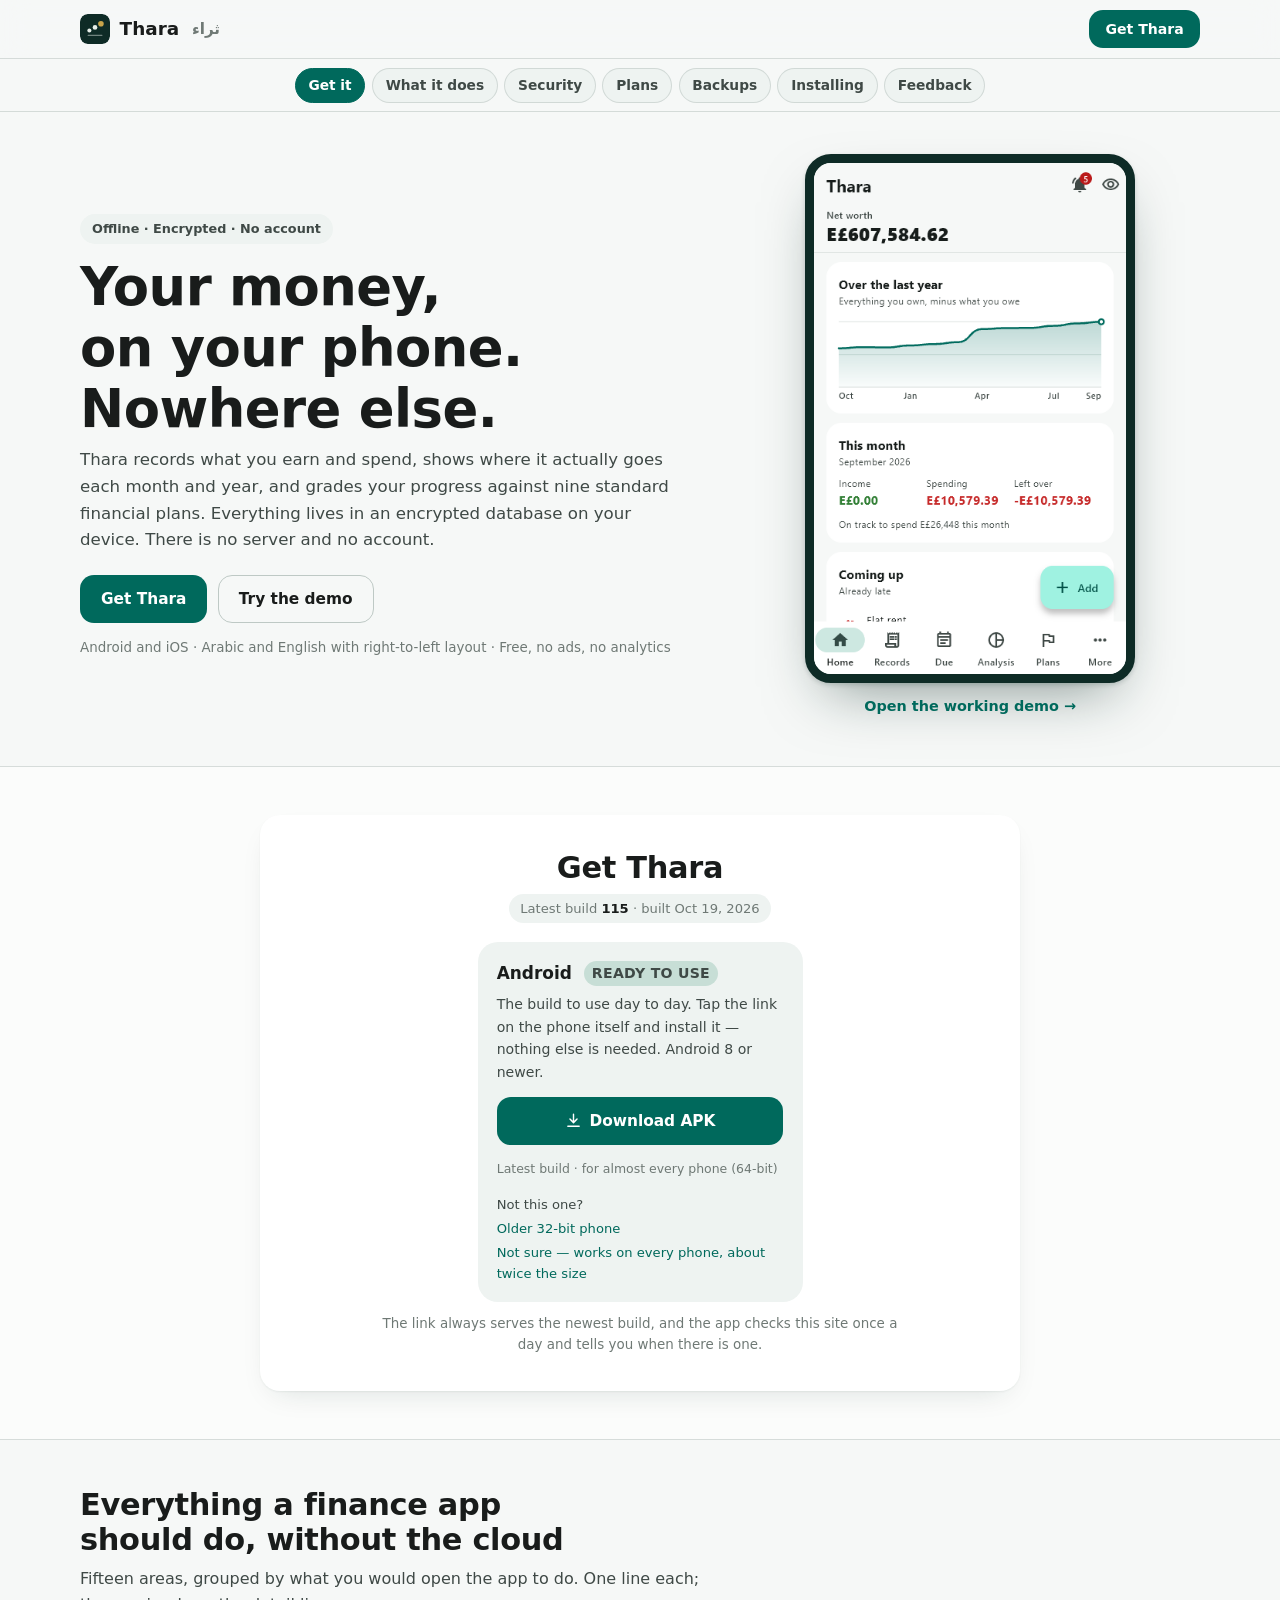
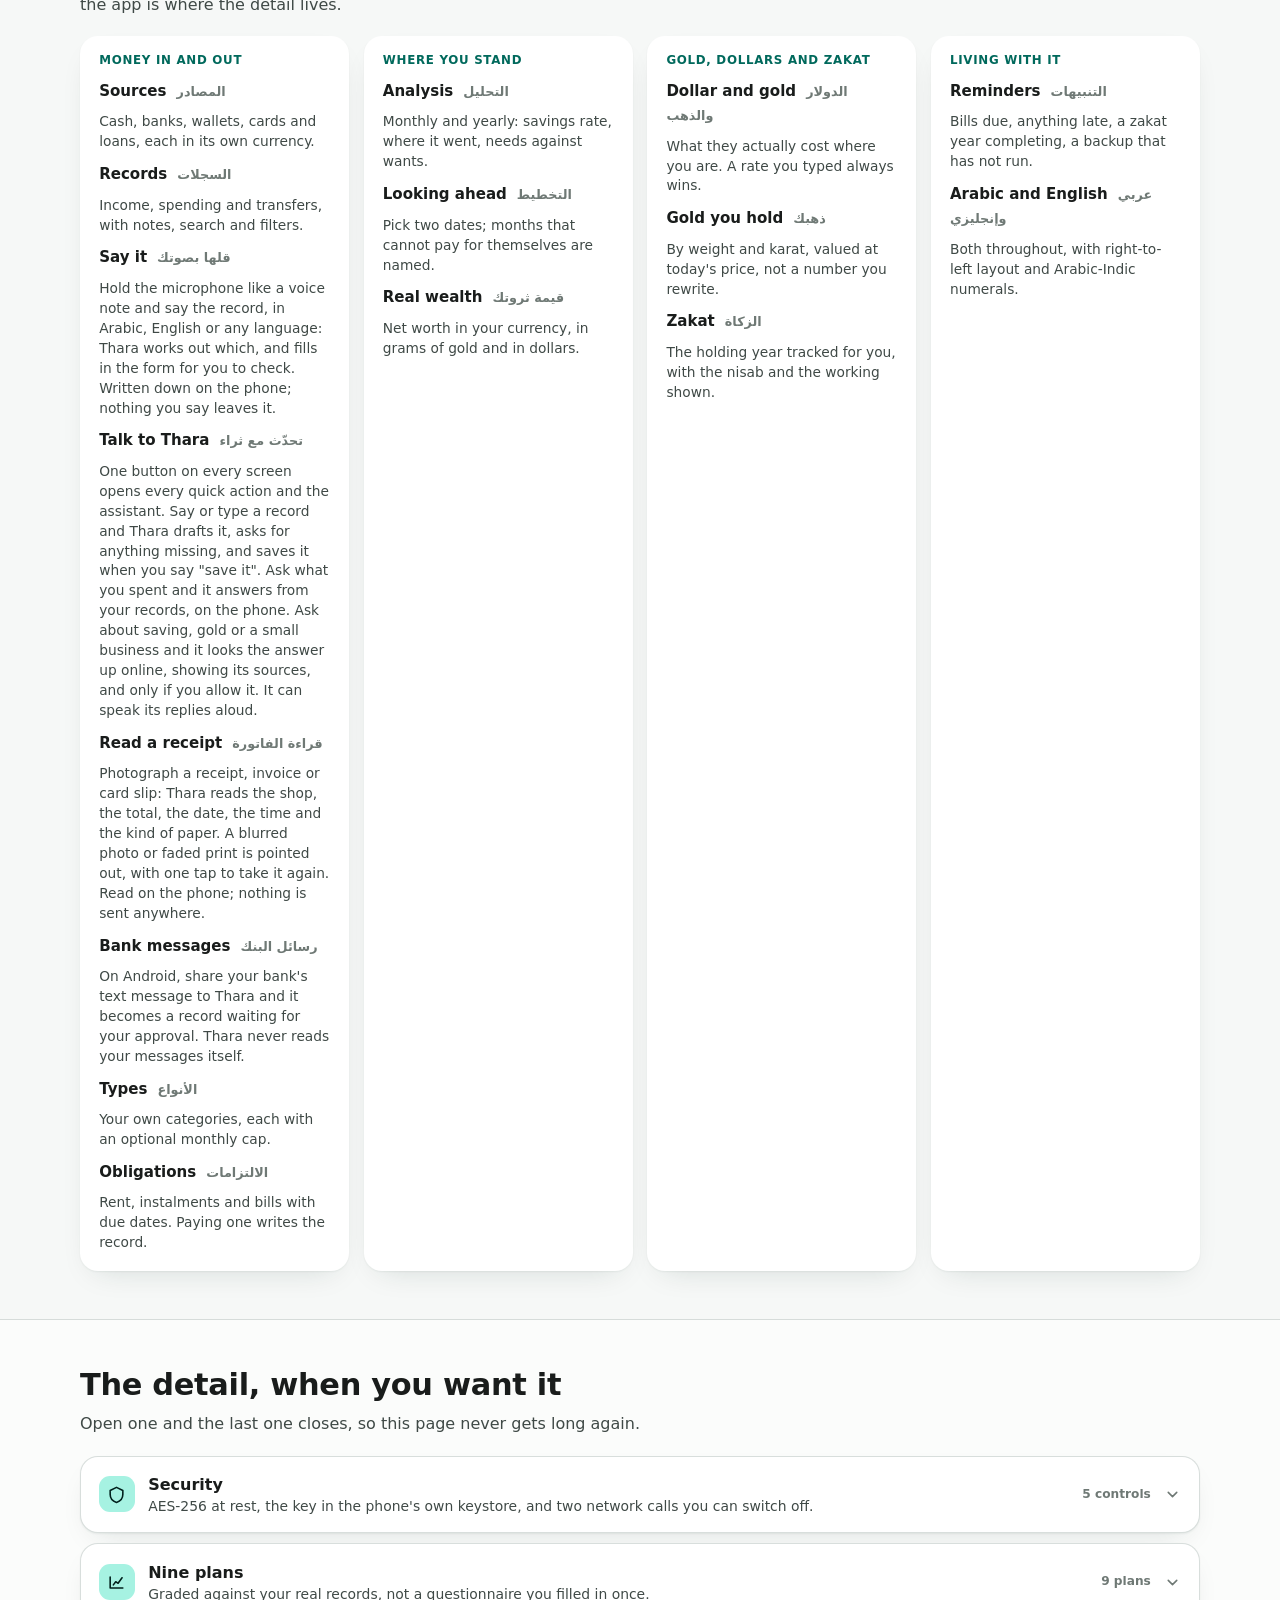
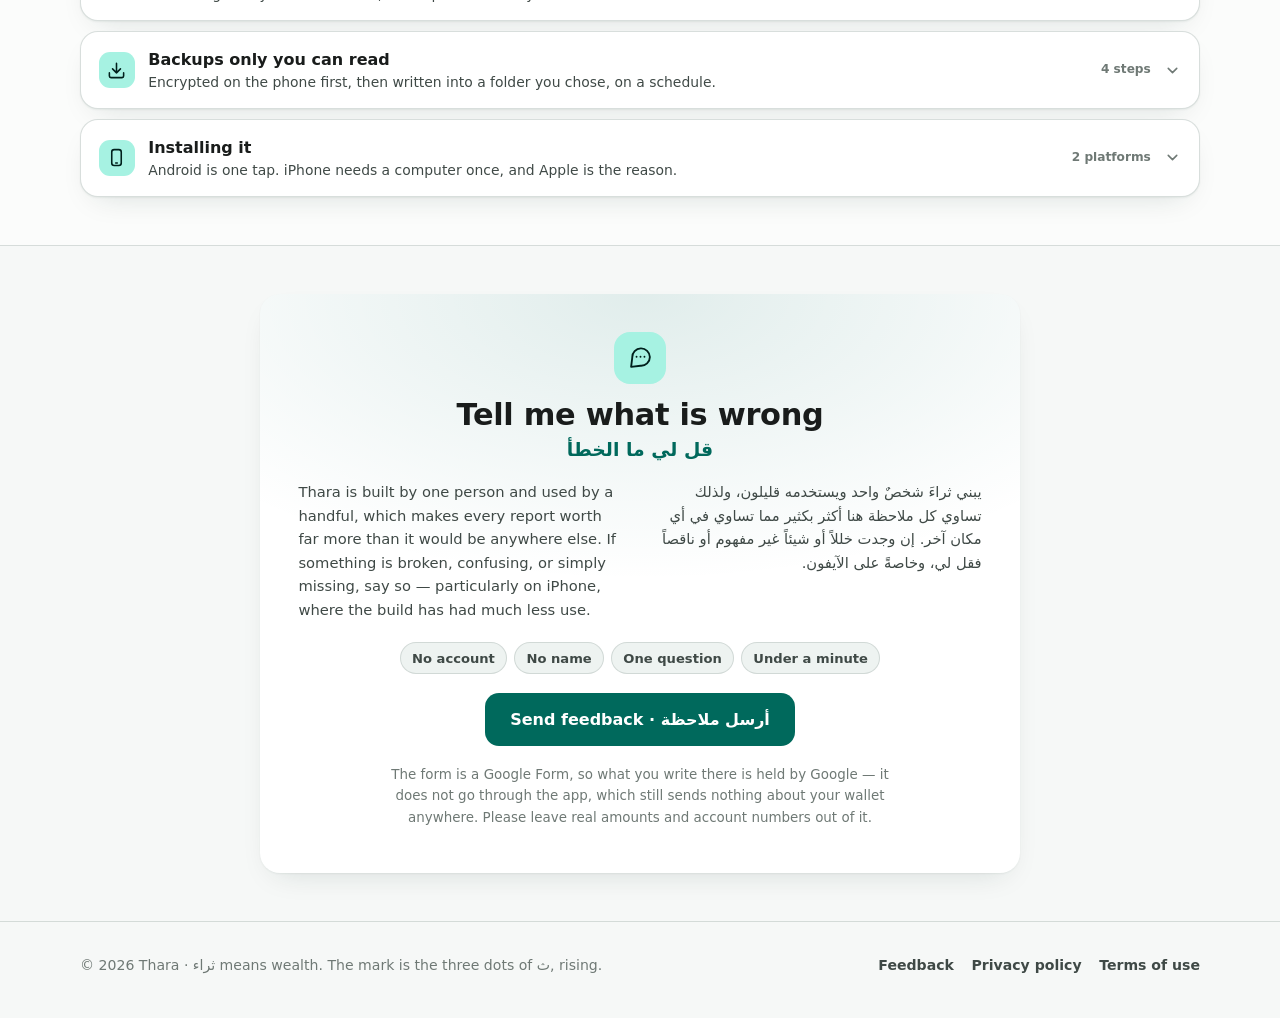
==== index.html @ b765222f "Download: the 64-bit APK by default, 32-bit and universal below it The app now ships one APK per pro" ====
<!doctype html>
<html lang="en">
<head>
<meta charset="utf-8">
<meta name="viewport" content="width=device-width, initial-scale=1">
<meta name="google-site-verification" content="9XWMD6QEMEXP8aq0Bn7HitkUXd0PHs_-tav6fFnA7BY" />
<title>Thara · Private personal finance</title>
<meta name="description" content="Thara (ثراء) is a private, offline personal finance app for Android and iOS. Encrypted on your phone, backed up to a folder you choose, in Arabic and English.">
<meta name="theme-color" content="#00695C">
<link rel="icon" href="icon.svg" type="image/svg+xml">
<style>
/* Thara site theme, carried over from style.css so this reads as the same
   site: Material 3 from seed #00695C, light scaffold #F6F8F7 with white
   cards, dark scaffold #101514 with #1A211F cards, 20px card radius, 14px
   control radius. Nothing here invents a palette. */
:root {
  --primary: #00695C;
  --on-primary: #FFFFFF;
  --primary-container: #A6F2E2;
  --on-primary-container: #00201C;
  --bg: #F6F8F7;
  --card: #FFFFFF;
  --card-2: #EEF3F1;
  --text: #191C1B;
  --text-2: #3F4946;
  --muted: #6F7975;
  --outline: #BEC9C5;
  --outline-soft: rgba(190, 201, 197, 0.6);
  --ink: #0E2B26;
  --grain: #E7EEE9;
  --leaf: #C8A44A;
  --income: #1B7F5B;
  --expense: #B3403A;
  --tag-ready: #126649;
  --tag-testing: #7A5B0E;
  --shadow: 0 1px 2px rgba(14, 43, 38, 0.06), 0 12px 32px -16px rgba(14, 43, 38, 0.18);
  color-scheme: light dark;
}
@media (prefers-color-scheme: dark) {
  :root:not([data-theme="light"]) {
    --primary: #6FDBC6; --on-primary: #00382F;
    --primary-container: #005046; --on-primary-container: #A6F2E2;
    --bg: #101514; --card: #1A211F; --card-2: #222B28;
    --text: #E0E3E1; --text-2: #BEC9C5; --muted: #89938F;
    --outline: #3F4946; --outline-soft: rgba(63, 73, 70, 0.6);
    --income: #7ED7AF; --expense: #F0A39E;
    --tag-ready: #7ED7AF; --tag-testing: #E0BE68;
    --shadow: 0 1px 2px rgba(0, 0, 0, 0.3), 0 12px 32px -16px rgba(0, 0, 0, 0.6);
  }
}
:root[data-theme="dark"] {
  --primary: #6FDBC6; --on-primary: #00382F;
  --primary-container: #005046; --on-primary-container: #A6F2E2;
  --bg: #101514; --card: #1A211F; --card-2: #222B28;
  --text: #E0E3E1; --text-2: #BEC9C5; --muted: #89938F;
  --outline: #3F4946; --outline-soft: rgba(63, 73, 70, 0.6);
  --income: #7ED7AF; --expense: #F0A39E;
  --tag-ready: #7ED7AF; --tag-testing: #E0BE68;
  --shadow: 0 1px 2px rgba(0, 0, 0, 0.3), 0 12px 32px -16px rgba(0, 0, 0, 0.6);
}

* { box-sizing: border-box; }
html { scroll-behavior: smooth; }
body {
  margin: 0;
  font-family: system-ui, -apple-system, "Segoe UI", Roboto, "Noto Sans", "Noto Naskh Arabic", sans-serif;
  font-size: 16px; line-height: 1.6;
  color: var(--text); background: var(--bg);
  -webkit-font-smoothing: antialiased;
}
a { color: var(--primary); text-decoration: none; }
a:hover { text-decoration: underline; }
h1, h2, h3 { line-height: 1.15; margin: 0 0 .5rem; letter-spacing: -0.01em; text-wrap: balance; }
h1 { font-size: clamp(2.1rem, 5.2vw, 3.3rem); font-weight: 800; }
h2 { font-size: clamp(1.45rem, 2.8vw, 1.9rem); font-weight: 700; }
h3 { font-size: 1.02rem; font-weight: 700; }
p { margin: 0 0 1rem; }
.wrap { width: min(1120px, 100% - 2.5rem); margin-inline: auto; }
:focus-visible { outline: 2px solid var(--primary); outline-offset: 3px; border-radius: 6px; }
/* Two sticky rows to clear when a link jumps to a section. */
section, details { scroll-margin-top: 112px; }


/* ---- header ---- */
.top {
  position: sticky; top: 0; z-index: 12;
  background: color-mix(in srgb, var(--bg) 88%, transparent);
  backdrop-filter: blur(14px); -webkit-backdrop-filter: blur(14px);
  border-bottom: 1px solid var(--outline-soft);
}
.top .wrap { display: flex; align-items: center; justify-content: space-between; height: 58px; gap: 1rem; }
.brand { display: flex; align-items: center; gap: .6rem; color: var(--text); font-weight: 800; font-size: 1.15rem; }
.brand:hover { text-decoration: none; }
.brand .mark { width: 30px; height: 30px; border-radius: 8px; flex: none; }
.brand .ar { font-weight: 600; color: var(--muted); font-size: .95rem; margin-inline-start: .2rem; }
.top .btn { padding: .4rem .95rem; font-size: .88rem; }

/* ---- section links: one row of chips, on every screen size ----
   A chip rail rather than a hamburger. Six links fit a scrolling row, and a
   row you can see beats a menu you have to open to discover what is behind
   it — which was the complaint about the page in the first place. */
.railwrap {
  position: sticky; top: 58px; z-index: 11;
  background: color-mix(in srgb, var(--bg) 92%, transparent);
  backdrop-filter: blur(14px); -webkit-backdrop-filter: blur(14px);
  border-bottom: 1px solid var(--outline-soft);
}
.rail {
  display: flex; gap: .4rem; overflow-x: auto; padding: .55rem 0;
  scrollbar-width: none; -ms-overflow-style: none;
  scroll-snap-type: x proximity;
}
.rail::-webkit-scrollbar { display: none; }
@media (min-width: 900px) { .rail { justify-content: center; overflow: visible; } }
.rail a {
  flex: none; scroll-snap-align: start;
  padding: .34rem .8rem; border-radius: 999px;
  background: var(--card-2); border: 1px solid var(--outline-soft);
  color: var(--text-2); font-size: .86rem; font-weight: 600; white-space: nowrap;
}
.rail a:hover { color: var(--primary); border-color: var(--primary); text-decoration: none; }
.rail a.key { background: var(--primary); border-color: var(--primary); color: var(--on-primary); }

/* ---- shared controls ---- */
.btn {
  display: inline-flex; align-items: center; justify-content: center; gap: .5rem;
  padding: .68rem 1.25rem; border-radius: 14px; font-weight: 700; font-size: .96rem;
  border: 1px solid transparent; cursor: pointer;
}
.btn:hover { text-decoration: none; }
.btn.filled { background: var(--primary); color: var(--on-primary); }
.btn.filled:hover { filter: brightness(1.06); }
.btn.outlined { border-color: var(--outline); color: var(--text); }
.btn.outlined:hover { background: var(--card-2); }
.btn svg { width: 17px; height: 17px; }
.card { background: var(--card); border-radius: 20px; box-shadow: var(--shadow); }

.tag {
  display: inline-block; vertical-align: middle; margin-inline-start: .4rem;
  padding: .1rem .48rem; border-radius: 999px; font-size: .64rem; font-weight: 700;
  letter-spacing: .02em; text-transform: uppercase;
}
.tag.ready { background: color-mix(in srgb, var(--income) 18%, transparent); color: var(--tag-ready); }
.tag.testing { background: color-mix(in srgb, var(--leaf) 22%, transparent); color: var(--tag-testing); }

section { padding: clamp(1.8rem, 4vw, 3rem) 0; }
.alt { background: color-mix(in srgb, var(--card) 55%, var(--bg)); border-top: 1px solid var(--outline-soft); border-bottom: 1px solid var(--outline-soft); }
.sec-head { max-width: 62ch; margin-bottom: 1.2rem; }
.sec-head p { color: var(--text-2); margin: 0; }

/* ---- hero ---- */
.hero { padding-top: clamp(1.4rem, 3.5vw, 2.6rem); }
.hero .wrap { display: grid; grid-template-columns: 1.15fr .85fr; gap: 2.4rem; align-items: center; }
.shot { display: block; position: relative; width: min(330px, 100%); margin-inline: auto; }
.shot img {
  display: block; width: 100%; height: auto;
  border-radius: 26px; border: 9px solid var(--ink);
  box-shadow: 0 2px 4px rgba(14,43,38,.16), 0 26px 60px -22px rgba(14,43,38,.5);
}
.shot-cta {
  display: block; margin-top: .8rem; text-align: center;
  color: var(--primary); font-size: .9rem; font-weight: 700;
}
.shot:hover { text-decoration: none; }
.shot:hover .shot-cta { text-decoration: underline; }

/* The phone used to be hidden below 900px, which removed the one thing on the
   page that shows what the app looks like from every visitor who is holding
   one. It stacks under the copy instead. */
@media (max-width: 900px) { .hero .wrap { grid-template-columns: 1fr; } .hero .phone-wrap { margin-top: .4rem; } }
.eyebrow { display: inline-block; margin-bottom: .85rem; padding: .28rem .75rem; border-radius: 999px; background: var(--card-2); color: var(--text-2); font-size: .8rem; font-weight: 700; }
.hero .lead { color: var(--text-2); font-size: 1.04rem; max-width: 56ch; }
.hero .cta { display: flex; gap: .65rem; flex-wrap: wrap; margin: 1.3rem 0 .85rem; }
.hero .fine { color: var(--muted); font-size: .84rem; margin: 0; }

/* ---- download: second on the page, because it is what the page is for ---- */
.get { text-align: center; }
.get .card { padding: clamp(1.5rem, 3.5vw, 2.2rem) clamp(1.1rem, 3.5vw, 2.4rem); max-width: 760px; margin: 0 auto; }
.get h2 { margin-bottom: .3rem; }
.get .build { display: inline-block; margin: .2rem 0 0; padding: .26rem .7rem; border-radius: 999px; background: var(--card-2); color: var(--muted); font-size: .82rem; }
.get .build b { color: var(--text); font-variant-numeric: tabular-nums; }
.get .platforms { display: flex; justify-content: center; gap: .9rem; flex-wrap: wrap; margin: 1.2rem 0 .7rem; }
.get .platforms .card { padding: 1.1rem 1.2rem; flex: 1 1 245px; max-width: 325px; background: var(--card-2); box-shadow: none; text-align: start; display: flex; flex-direction: column; gap: .4rem; }
.get .platforms b { display: block; font-size: 1.06rem; }
.get .platforms span { color: var(--text-2); font-size: .88rem; flex: 1; }
.get .platforms .btn { margin-top: .45rem; width: 100%; }
.get .platforms .meta { display: block; margin-top: .45rem; color: var(--muted); font-size: .78rem; }
.get .platforms .others { display: block; margin-top: .55rem; font-size: .82rem; color: var(--text-2); }
.get .platforms .others a { display: block; margin-top: .2rem; }
.get .small { color: var(--muted); font-size: .84rem; max-width: 62ch; margin: .4rem auto 0; }

/* ---- the compact index of what the app does ----
   Always on the page, because it is the reason to install anything. Kept to
   a name and one line each: twelve paragraphs was the section that made the
   page feel endless, and the app itself is where the detail belongs. */
.groups { display: grid; grid-template-columns: repeat(auto-fit, minmax(260px, 1fr)); gap: .9rem; }
.group { padding: 1.1rem 1.2rem; background: var(--card); border-radius: 18px; box-shadow: var(--shadow); }
.group > h3 { color: var(--primary); font-size: .74rem; text-transform: uppercase; letter-spacing: .06em; margin-bottom: .7rem; }
.group dl { margin: 0; display: grid; gap: .6rem; }
.group dt { font-weight: 700; font-size: .94rem; }
.group dt .ar { font-weight: 600; color: var(--muted); font-size: .8rem; margin-inline-start: .3rem; }
.group dd { margin: 0; color: var(--text-2); font-size: .86rem; line-height: 1.45; }

/* ---- folded sections ---- */
.folds { display: grid; gap: .65rem; }
.fold { border: 1px solid var(--outline-soft); border-radius: 18px; background: var(--card); box-shadow: var(--shadow); overflow: hidden; }
.fold[open] { border-color: color-mix(in srgb, var(--primary) 40%, var(--outline-soft)); }
.fold > summary {
  display: grid; grid-template-columns: auto 1fr auto auto; align-items: center; gap: .85rem;
  padding: .95rem 1.1rem; cursor: pointer; list-style: none;
}
.fold > summary::-webkit-details-marker { display: none; }
.fold > summary:hover { background: var(--card-2); }
.fold .ico { width: 36px; height: 36px; border-radius: 11px; display: grid; place-items: center; flex: none; background: var(--primary-container); color: var(--on-primary-container); }
.fold .ico svg { width: 19px; height: 19px; }
.fold .lede { min-width: 0; }
.fold .lede b { display: block; font-size: 1rem; font-weight: 700; }
.fold .lede span { display: block; color: var(--text-2); font-size: .87rem; line-height: 1.4; }
.fold .count { color: var(--muted); font-size: .76rem; font-weight: 700; font-variant-numeric: tabular-nums; white-space: nowrap; }
@media (max-width: 620px) { .fold .count { display: none; } }
.fold .chev { color: var(--muted); transition: transform .18s ease; }
.fold .chev svg { width: 17px; height: 17px; display: block; }
.fold[open] .chev { transform: rotate(180deg); color: var(--primary); }
@media (prefers-reduced-motion: reduce) { .fold .chev { transition: none; } }
.fold .body { padding: 0 1.1rem 1.2rem; border-top: 1px solid var(--outline-soft); }
.fold .body > :first-child { margin-top: 1.1rem; }

/* Compact patterns for what is inside a fold. The point of folding was never
   to hide a wall of text behind one click. */
.lines { list-style: none; padding: 0; margin: 0; display: grid; gap: .55rem; }
.lines li { display: grid; grid-template-columns: auto 1fr; gap: .7rem; align-items: baseline; }
.lines .k { font-weight: 700; font-size: .92rem; white-space: nowrap; }
.lines .v { color: var(--text-2); font-size: .87rem; }
@media (max-width: 560px) { .lines li { grid-template-columns: 1fr; gap: .1rem; } }

.numbered { counter-reset: s; list-style: none; padding: 0; margin: 0; display: grid; gap: .5rem; }
.numbered li { counter-increment: s; display: grid; grid-template-columns: auto 1fr; gap: .7rem; align-items: baseline; }
.numbered li::before {
  content: counter(s); width: 22px; height: 22px; border-radius: 7px;
  background: var(--primary); color: var(--on-primary);
  display: grid; place-items: center; font-size: .74rem; font-weight: 800;
}
.numbered b { font-size: .92rem; }
.numbered span { color: var(--text-2); font-size: .87rem; display: block; }

.table-wrap { overflow-x: auto; }
table { width: 100%; border-collapse: collapse; font-size: .89rem; min-width: 420px; }
th, td { text-align: start; padding: .5rem .7rem; border-bottom: 1px solid var(--outline-soft); vertical-align: top; }
th { color: var(--muted); font-size: .7rem; text-transform: uppercase; letter-spacing: .05em; }
tbody tr:last-child td { border-bottom: 0; }
td:first-child { font-weight: 700; white-space: nowrap; }
td:last-child { color: var(--text-2); }

.two { display: grid; gap: 1.3rem; }
@media (min-width: 760px) { .two { grid-template-columns: 1fr 1fr; } }
.note { color: var(--text-2); font-size: .88rem; }
.warn { margin-top: 1rem; padding: .9rem 1.1rem; background: var(--card-2); border-radius: 13px; border-inline-start: 4px solid var(--expense); }
.warn b { display: block; margin-bottom: .15rem; }
.warn p { color: var(--text-2); margin: 0; font-size: .87rem; }

/* ---- feedback: never folded ---- */
.feedback { text-align: center; }
.feedback .card { padding: clamp(1.6rem, 4vw, 2.4rem) clamp(1.1rem, 3.5vw, 2.4rem); max-width: 760px; margin: 0 auto; position: relative; overflow: hidden; }
.feedback .card::before {
  content: ''; position: absolute; inset: 0; pointer-events: none;
  background: radial-gradient(120% 80% at 50% 0%, color-mix(in srgb, var(--primary) 12%, transparent) 0%, transparent 62%);
}
.feedback .card > * { position: relative; }
.feedback .mark { width: 52px; height: 52px; margin: 0 auto .85rem; border-radius: 16px; display: grid; place-items: center; background: var(--primary-container); color: var(--on-primary-container); }
.feedback .mark svg { width: 25px; height: 25px; }
.feedback h2 { margin: 0; }
.feedback .title-ar { margin: .1rem 0 1rem; font-size: 1.18rem; font-weight: 700; color: var(--primary); }
.feedback .says { display: grid; gap: .9rem; text-align: start; max-width: 62ch; margin: 0 auto; }
@media (min-width: 780px) { .feedback .says { grid-template-columns: 1fr 1fr; max-width: none; gap: 1.8rem; } }
.feedback .says p { color: var(--text-2); margin: 0; font-size: .92rem; }
.reassure { list-style: none; padding: 0; margin: 1.3rem 0 0; display: flex; flex-wrap: wrap; justify-content: center; gap: .45rem; }
.reassure li { padding: .26rem .7rem; border-radius: 999px; font-size: .82rem; font-weight: 600; background: var(--card-2); color: var(--text-2); border: 1px solid var(--outline-soft); }
.feedback .btn { margin: 1.2rem 0 1.1rem; padding: .8rem 1.5rem; font-size: 1rem; }
.feedback .small { color: var(--muted); font-size: .84rem; max-width: 60ch; margin: 0 auto .4rem; }

footer { padding: 2rem 0 2.6rem; border-top: 1px solid var(--outline-soft); color: var(--muted); font-size: .88rem; }
footer .wrap { display: flex; justify-content: space-between; gap: 1rem; flex-wrap: wrap; align-items: center; }
footer nav { display: flex; gap: 1.1rem; }
footer a { color: var(--text-2); font-weight: 600; }
</style>
</head>
<body>

<header class="top">
  <div class="wrap">
    <a class="brand" href="#top">
      <svg class="mark" viewBox="0 0 96 96" aria-hidden="true"><rect width="96" height="96" rx="24" fill="#0E2B26"/><rect x="24" y="66" width="48" height="4" rx="2" fill="#E7EEE9" opacity=".45"/><circle cx="30" cy="53" r="6.5" fill="#E7EEE9"/><circle cx="48" cy="43" r="7.5" fill="#E7EEE9"/><circle cx="67" cy="31" r="9" fill="#C8A44A"/></svg>
      Thara <span class="ar" lang="ar">ثراء</span>
    </a>
    <a class="btn filled" href="#get">Get Thara</a>
  </div>
</header>

<div class="railwrap">
  <nav class="wrap rail" aria-label="Sections">
    <a class="key" href="#get">Get it</a>
    <a href="#features">What it does</a>
    <a href="#security">Security</a>
    <a href="#plans">Plans</a>
    <a href="#backup">Backups</a>
    <a href="#install">Installing</a>
    <a href="#feedback">Feedback</a>
  </nav>
</div>

<section class="hero" id="top">
  <div class="wrap">
    <div>
      <span class="eyebrow">Offline · Encrypted · No account</span>
      <h1>Your money, on your phone.<br>Nowhere else.</h1>
      <p class="lead">Thara records what you earn and spend, shows where it actually goes each month and year, and grades your progress against nine standard financial plans. Everything lives in an encrypted database on your device. There is no server and no account.</p>
      <div class="cta">
        <a class="btn filled" href="#get">Get Thara</a>
        <a class="btn outlined" href="demo.html" target="_blank" rel="noopener">Try the demo</a>
      </div>
      <p class="fine">Android and iOS · Arabic and English with right-to-left layout · Free, no ads, no analytics</p>
    </div>
    <div class="phone-wrap">
      <a class="shot" href="demo.html" target="_blank" rel="noopener">
        <img src="thara-home.png" width="404" height="661" alt="Thara's home screen: net worth, a year of it as a line, this month's income and spending, and what falls due next." loading="eager" decoding="async">
        <span class="shot-cta">Open the working demo &rarr;</span>
      </a>
    </div>
  </div>
</section>

<section id="get" class="alt get">
  <div class="wrap">
    <div class="card">
      <h2>Get Thara</h2>
      <p class="build">Latest build <b data-version-build>&mdash;</b> <span data-version-date></span></p>
      <div class="platforms">
        <div class="card">
          <b>Android <span class="tag ready">Ready to use</span></b>
          <span>The build to use day to day. Tap the link on the phone itself and install it — nothing else is needed. Android 8 or newer.</span>
          <!-- One APK per processor type. A browser cannot tell which processor a
               phone has, so the button is the 64-bit file almost every phone
               needs, and the other two are offered below it. -->
          <a class="btn filled" href="https://github.com/dvahasan/thara-site/releases/download/apk-latest/thara-release-arm64-v8a.apk">
            <svg viewBox="0 0 24 24" fill="none" stroke="currentColor" stroke-width="2" stroke-linecap="round" stroke-linejoin="round" aria-hidden="true"><path d="M12 3v12M7 10l5 5 5-5M4 20h16"/></svg>
            Download APK
          </a>
          <small class="meta" data-asset="thara-release-arm64-v8a.apk" data-note="for almost every phone (64-bit)">Latest build · for almost every phone (64-bit)</small>
          <small class="others">
            Not this one?
            <a href="https://github.com/dvahasan/thara-site/releases/download/apk-latest/thara-release-armeabi-v7a.apk">Older 32-bit phone</a>
            <a href="https://github.com/dvahasan/thara-site/releases/download/apk-latest/thara-release.apk">Not sure — works on every phone, about twice the size</a>
          </small>
        </div>
        <!-- The iPhone build is not offered for now: the card is kept here, unchanged, to
             bring back by removing this comment once it is worth downloading again.
        <div class="card">
          <b>iPhone <span class="tag testing">Testing only</span></b>
          <span>Not ready to keep real money in yet, and it cannot be installed from the phone alone — see <a href="#install">Installing</a>. iOS 15 or newer.</span>
          <a class="btn filled" href="https://github.com/dvahasan/thara-site/releases/download/apk-latest/thara-unsigned.ipa">
            <svg viewBox="0 0 24 24" fill="none" stroke="currentColor" stroke-width="2" stroke-linecap="round" stroke-linejoin="round" aria-hidden="true"><path d="M12 3v12M7 10l5 5 5-5M4 20h16"/></svg>
            Download IPA
          </a>
          <small class="meta" data-asset="thara-unsigned.ipa">Latest build</small>
        </div>
        -->
      </div>
      <p class="small">The link always serves the newest build, and the app checks this site once a day and tells you when there is one.</p>
    </div>
  </div>
</section>

<section id="features">
  <div class="wrap">
    <div class="sec-head">
      <h2>Everything a finance app should do, without the cloud</h2>
      <p>Fifteen areas, grouped by what you would open the app to do. One line each; the app is where the detail lives.</p>
    </div>
    <div class="groups">
      <div class="group">
        <h3>Money in and out</h3>
        <dl>
          <dt>Sources <span class="ar" lang="ar">المصادر</span></dt>
          <dd>Cash, banks, wallets, cards and loans, each in its own currency.</dd>
          <dt>Records <span class="ar" lang="ar">السجلات</span></dt>
          <dd>Income, spending and transfers, with notes, search and filters.</dd>
          <dt>Say it <span class="ar" lang="ar">قلها بصوتك</span></dt>
          <dd>Hold the microphone like a voice note and say the record, in Arabic, English or any language: Thara works out which, and fills in the form for you to check. Written down on the phone; nothing you say leaves it.</dd>
          <dt>Talk to Thara <span class="ar" lang="ar">تحدّث مع ثراء</span></dt>
          <dd>One button on every screen opens every quick action and the assistant. Say or type a record and Thara drafts it, asks for anything missing, and saves it when you say "save it". Ask what you spent and it answers from your records, on the phone. Ask about saving, gold or a small business and it looks the answer up online, showing its sources, and only if you allow it. It can speak its replies aloud.</dd>
          <dt>Read a receipt <span class="ar" lang="ar">قراءة الفاتورة</span></dt>
          <dd>Photograph a receipt, invoice or card slip: Thara reads the shop, the total, the date, the time and the kind of paper. A blurred photo or faded print is pointed out, with one tap to take it again. Read on the phone; nothing is sent anywhere.</dd>
          <dt>Bank messages <span class="ar" lang="ar">رسائل البنك</span></dt>
          <dd>On Android, share your bank's text message to Thara and it becomes a record waiting for your approval. Thara never reads your messages itself.</dd>
          <dt>Types <span class="ar" lang="ar">الأنواع</span></dt>
          <dd>Your own categories, each with an optional monthly cap.</dd>
          <dt>Obligations <span class="ar" lang="ar">الالتزامات</span></dt>
          <dd>Rent, instalments and bills with due dates. Paying one writes the record.</dd>
        </dl>
      </div>
      <div class="group">
        <h3>Where you stand</h3>
        <dl>
          <dt>Analysis <span class="ar" lang="ar">التحليل</span></dt>
          <dd>Monthly and yearly: savings rate, where it went, needs against wants.</dd>
          <dt>Looking ahead <span class="ar" lang="ar">التخطيط</span></dt>
          <dd>Pick two dates; months that cannot pay for themselves are named.</dd>
          <dt>Real wealth <span class="ar" lang="ar">قيمة ثروتك</span></dt>
          <dd>Net worth in your currency, in grams of gold and in dollars.</dd>
        </dl>
      </div>
      <div class="group">
        <h3>Gold, dollars and zakat</h3>
        <dl>
          <dt>Dollar and gold <span class="ar" lang="ar">الدولار والذهب</span></dt>
          <dd>What they actually cost where you are. A rate you typed always wins.</dd>
          <dt>Gold you hold <span class="ar" lang="ar">ذهبك</span></dt>
          <dd>By weight and karat, valued at today's price, not a number you rewrite.</dd>
          <dt>Zakat <span class="ar" lang="ar">الزكاة</span></dt>
          <dd>The holding year tracked for you, with the nisab and the working shown.</dd>
        </dl>
      </div>
      <div class="group">
        <h3>Living with it</h3>
        <dl>
          <dt>Reminders <span class="ar" lang="ar">التنبيهات</span></dt>
          <dd>Bills due, anything late, a zakat year completing, a backup that has not run.</dd>
          <dt>Arabic and English <span class="ar" lang="ar">عربي وإنجليزي</span></dt>
          <dd>Both throughout, with right-to-left layout and Arabic-Indic numerals.</dd>
        </dl>
      </div>
    </div>
  </div>
</section>

<section class="alt">
  <div class="wrap">
    <div class="sec-head">
      <h2>The detail, when you want it</h2>
      <p>Open one and the last one closes, so this page never gets long again.</p>
    </div>

    <div class="folds">

      <details class="fold" id="security" name="thara">
        <summary>
          <span class="ico"><svg viewBox="0 0 24 24" fill="none" stroke="currentColor" stroke-width="2" stroke-linecap="round" stroke-linejoin="round" aria-hidden="true"><path d="M12 3l8 4v5c0 5-3.4 8.5-8 10-4.6-1.5-8-5-8-10V7z"/></svg></span>
          <span class="lede"><b>Security</b><span>AES-256 at rest, the key in the phone's own keystore, and two network calls you can switch off.</span></span>
          <span class="count">5 controls</span>
          <span class="chev"><svg viewBox="0 0 24 24" fill="none" stroke="currentColor" stroke-width="2.2" stroke-linecap="round" stroke-linejoin="round" aria-hidden="true"><path d="m6 9 6 6 6-6"/></svg></span>
        </summary>
        <div class="body">
          <ul class="lines">
            <li><span class="k">Encrypted at rest</span><span class="v">SQLCipher, AES-256. The key is 256 bits from the device's own generator, held in the Android Keystore or iOS Keychain. Copying the file off the phone yields ciphertext.</span></li>
            <li><span class="k">App lock</span><span class="v">Optional PIN, PBKDF2-hashed with a random salt, with fingerprint or face unlock on top. Wrong attempts cool down. The PIN is deliberately not the encryption key.</span></li>
            <li><span class="k">Nothing leaks</span><span class="v">Screenshots, recording and the recent-apps thumbnail are blocked. Hide-amounts turns every figure to dots. Auto-lock from immediately to never.</span></li>
            <li><span class="k">Two network calls</span><span class="v">Rate updates send only the currency asked about. The update check reads one public file a day, with no identifier. With both off, the app makes no requests at all. The one exception is yours to start: the voice model, downloaded once when you first use the microphone, from Whisper's published files and checked against their published fingerprint.</span></li>
            <li><span class="k">Asked, in plain words</span><span class="v">The microphone, camera, photos and notifications are each asked for only when you use the feature, with what it is for. Messages are never read: you share the ones you want recorded. Your voice and your pictures are read on the phone and never sent anywhere.</span></li>
          </ul>
        </div>
      </details>

      <details class="fold" id="plans" name="thara">
        <summary>
          <span class="ico"><svg viewBox="0 0 24 24" fill="none" stroke="currentColor" stroke-width="2" stroke-linecap="round" stroke-linejoin="round" aria-hidden="true"><path d="M4 19V5M4 19h16M8 15l3-4 3 2 5-7"/></svg></span>
          <span class="lede"><b>Nine plans</b><span>Graded against your real records, not a questionnaire you filled in once.</span></span>
          <span class="count">9 plans</span>
          <span class="chev"><svg viewBox="0 0 24 24" fill="none" stroke="currentColor" stroke-width="2.2" stroke-linecap="round" stroke-linejoin="round" aria-hidden="true"><path d="m6 9 6 6 6-6"/></svg></span>
        </summary>
        <div class="body">
          <p class="note">Run as many at once as you like. Each gives a status, a progress bar, the numbers behind it and specific advice. Projections are labelled as projections, at the return you assume.</p>
          <div class="table-wrap">
            <table>
              <thead><tr><th>Plan</th><th>What it does</th></tr></thead>
              <tbody>
                <tr><td>50/30/20 rule</td><td>Grades the month's needs, wants and saving split against the targets.</td></tr>
                <tr><td>Monthly limits</td><td>Per-type caps, with a warning before you go over.</td></tr>
                <tr><td>Emergency fund</td><td>A target from your actual average spending, not a guess.</td></tr>
                <tr><td>Savings goal</td><td>An amount by a date, and the monthly figure to reach it.</td></tr>
                <tr><td>Pay yourself first</td><td>Set aside a share of income before spending any of it.</td></tr>
                <tr><td>Invest every month</td><td>Regular investing projected at your assumed return.</td></tr>
                <tr><td>Financial independence</td><td>Your FI number, and how long to reach it in real terms.</td></tr>
                <tr><td>Get out of debt</td><td>Snowball against avalanche, with the exact debt-free month.</td></tr>
                <tr><td>Zakat</td><td>2.5% of zakatable wealth against the nisab, working shown.</td></tr>
              </tbody>
            </table>
          </div>
        </div>
      </details>

      <details class="fold" id="backup" name="thara">
        <summary>
          <span class="ico"><svg viewBox="0 0 24 24" fill="none" stroke="currentColor" stroke-width="2" stroke-linecap="round" stroke-linejoin="round" aria-hidden="true"><path d="M21 15v4a2 2 0 0 1-2 2H5a2 2 0 0 1-2-2v-4M7 10l5 5 5-5M12 15V3"/></svg></span>
          <span class="lede"><b>Backups only you can read</b><span>Encrypted on the phone first, then written into a folder you chose, on a schedule.</span></span>
          <span class="count">4 steps</span>
          <span class="chev"><svg viewBox="0 0 24 24" fill="none" stroke="currentColor" stroke-width="2.2" stroke-linecap="round" stroke-linejoin="round" aria-hidden="true"><path d="m6 9 6 6 6-6"/></svg></span>
        </summary>
        <div class="body">
          <ol class="numbered">
            <li><div><b>Choose a passphrase</b><span>At least 12 characters. Never stored in the backup, never leaves the phone.</span></div></li>
            <li><div><b>Encrypt on the device</b><span>AES-256-GCM, PBKDF2 at 600,000 rounds, a fresh salt every time.</span></div></li>
            <li><div><b>Write the ciphertext</b><span>Into the folder you picked. Older automatic copies are pruned.</span></div></li>
            <li><div><b>Restore anywhere</b><span>Same passphrase on another phone. Restore runs in one transaction, so an interrupted one leaves the old wallet intact.</span></div></li>
          </ol>
          <p class="note" style="margin:1rem 0 0">Thara writes the file and nothing else. Whether the folder sits on the phone, an SD card or inside a cloud app you already have is your choice and that app's business. Or connect your Google account, like WhatsApp: Thara backs up once a day to its own hidden folder in your Drive, encrypted the same way so Google cannot read it, and restores from it when you set Thara up on a new phone.</p>
        </div>
      </details>

      <details class="fold" id="install" name="thara">
        <summary>
          <span class="ico"><svg viewBox="0 0 24 24" fill="none" stroke="currentColor" stroke-width="2" stroke-linecap="round" stroke-linejoin="round" aria-hidden="true"><rect x="6" y="2" width="12" height="20" rx="3"/><path d="M11 19h2"/></svg></span>
          <span class="lede"><b>Installing it</b><span>Android is one tap. iPhone needs a computer once, and Apple is the reason.</span></span>
          <span class="count">2 platforms</span>
          <span class="chev"><svg viewBox="0 0 24 24" fill="none" stroke="currentColor" stroke-width="2.2" stroke-linecap="round" stroke-linejoin="round" aria-hidden="true"><path d="m6 9 6 6 6-6"/></svg></span>
        </summary>
        <div class="body">
          <div class="two">
            <div>
              <h3>Android <span class="tag ready">Ready to use</span></h3>
              <ol class="numbered">
                <li><div><b>Open this page on the phone</b><span>Press Download APK.</span></div></li>
                <li><div><b>Allow the install</b><span>Android asks because the file did not come from the Play Store.</span></div></li>
                <li><div><b>Open it</b><span>Later builds install over the top and keep your wallet.</span></div></li>
              </ol>
            </div>
            <div>
              <h3>iPhone <span class="tag testing">Testing only</span></h3>
              <p class="note">Apple runs only apps carrying a signature it trusts, and only a computer can ask Apple for one. Both routes use <b>your own</b> Apple ID; a free one lasts seven days, and renewing never touches your data.</p>
              <ol class="numbered">
                <li><div><b>SideStore</b><span>A computer once, then the phone renews itself over Wi-Fi. <a href="https://sidestore.io" rel="noopener">sidestore.io</a></span></div></li>
                <li><div><b>Sideloadly</b><span>Simpler to set up, but a cable every seven days. Needs iTunes from Apple's own site.</span></div></li>
                <li><div><b>Trust it</b><span>Settings → General → VPN &amp; Device Management → your Apple ID → Trust.</span></div></li>
              </ol>
            </div>
          </div>
          <div class="warn">
            <b>Take a backup before you reinstall anything</b>
            <p>Renewing a signature keeps your wallet. <b>Deleting the app does not</b> — the encrypted database goes with it, and nobody can bring it back, the developer included.</p>
          </div>
        </div>
      </details>

    </div>
  </div>
</section>

<section id="feedback" class="feedback">
  <div class="wrap">
    <div class="card">
      <div class="mark" aria-hidden="true">
        <svg viewBox="0 0 24 24" fill="none" stroke="currentColor" stroke-width="1.8" stroke-linecap="round" stroke-linejoin="round"><path d="M21 11.5a8.4 8.4 0 0 1-9 8.4L3 21l1.1-9A8.4 8.4 0 1 1 21 11.5z"/><path d="M8.2 11.3h.01M12 11.3h.01M15.8 11.3h.01"/></svg>
      </div>
      <h2>Tell me what is wrong</h2>
      <p class="title-ar" lang="ar" dir="rtl">قل لي ما الخطأ</p>
      <div class="says">
        <p>Thara is built by one person and used by a handful, which makes every report worth far more than it would be anywhere else. If something is broken, confusing, or simply missing, say so — particularly on iPhone, where the build has had much less use.</p>
        <p lang="ar" dir="rtl">يبني ثراءَ شخصٌ واحد ويستخدمه قليلون، ولذلك تساوي كل ملاحظة هنا أكثر بكثير مما تساوي في أي مكان آخر. إن وجدت خللاً أو شيئاً غير مفهوم أو ناقصاً فقل لي، وخاصةً على الآيفون.</p>
      </div>
      <ul class="reassure">
        <li>No account</li><li>No name</li><li>One question</li><li>Under a minute</li>
      </ul>
      <a class="btn filled" href="https://forms.gle/MkZcy2zSzj7bCAf68" target="_blank" rel="noopener">Send feedback · أرسل ملاحظة</a>
      <p class="small">The form is a Google Form, so what you write there is held by Google — it does not go through the app, which still sends nothing about your wallet anywhere. Please leave real amounts and account numbers out of it.</p>
    </div>
  </div>
</section>

<footer>
  <div class="wrap">
    <div>© 2026 Thara · <span lang="ar">ثراء</span> means wealth. The mark is the three dots of ث, rising.</div>
    <nav>
      <a href="#feedback">Feedback</a>
      <a href="privacy.html">Privacy policy</a>
      <a href="terms.html">Terms of use</a>
    </nav>
  </div>
</footer>

<script>
// A link to a folded section has to open it, not scroll to a closed row.
// Browsers differ on whether targeting a <details> expands it, so this makes
// it certain. The exclusive `name` still applies, so opening one closes the
// other. Without script the links still jump to the right row; only the
// opening is lost, which is why the markup does not depend on this.
(function () {
  function reveal() {
    var id = location.hash.slice(1);
    if (!id) return;
    var el = document.getElementById(id);
    if (!el) return;
    var fold = el.tagName === 'DETAILS' ? el : (el.closest ? el.closest('details') : null);
    if (fold && !fold.open) fold.open = true;
  }
  window.addEventListener('hashchange', reveal);
  reveal();
})();
</script>
<script>
// Build number, date and download sizes, so the page cannot claim a version
// it is not actually serving.
//
// version.json is published by the same CI run that produces the downloads
// and is the file the app itself reads to decide whether an update exists, so
// the page and the app can never disagree. It carries the size of each
// Android APK. The GitHub API is asked only for what the manifest does not
// carry (the iPhone file); it is rate limited per IP for anonymous callers,
// so nothing important depends on it.
//
// Purely additive: with no network the cards keep their static text and
// every link still works.
(function () {
  function fill(selector, value) {
    Array.prototype.forEach.call(
      document.querySelectorAll(selector),
      function (el) { el.textContent = value; }
    );
  }
  function on(date) {
    return new Date(date).toLocaleDateString(undefined, {
      day: 'numeric', month: 'short', year: 'numeric'
    });
  }
  // "68 MB · built 21 Oct 2026", or the line's own note after the size when
  // it has one ("for almost every phone").
  function size(name, bytes, date) {
    var el = document.querySelector('[data-asset="' + name + '"]');
    if (!el) return;
    var note = el.getAttribute('data-note');
    el.textContent = (bytes / 1048576).toFixed(0) + ' MB · ' +
      (note || ('built ' + on(date)));
  }

  fetch('version.json', { cache: 'no-cache' })
    .then(function (r) { return r.ok ? r.json() : Promise.reject(r.status); })
    .then(function (v) {
      if (v.buildNumber) fill('[data-version-build]', v.buildNumber);
      if (v.publishedAt) fill('[data-version-date]', '· built ' + on(v.publishedAt));
      var apk = v.androidApks && v.androidApks['arm64-v8a'];
      if (apk && apk.sizeBytes) {
        size('thara-release-arm64-v8a.apk', apk.sizeBytes, v.publishedAt);
      }
    })
    .catch(function () { /* Keep the static text. */ });

  var API = 'https://api.github.com/repos/dvahasan/thara-site/releases/tags/apk-latest';
  fetch(API, { headers: { Accept: 'application/vnd.github+json' } })
    .then(function (r) { return r.ok ? r.json() : Promise.reject(r.status); })
    .then(function (release) {
      (release.assets || []).forEach(function (asset) {
        size(asset.name, asset.size, asset.updated_at);
      });
    })
    .catch(function () { /* Keep the static text. */ });
})();
</script>

</body>
</html>
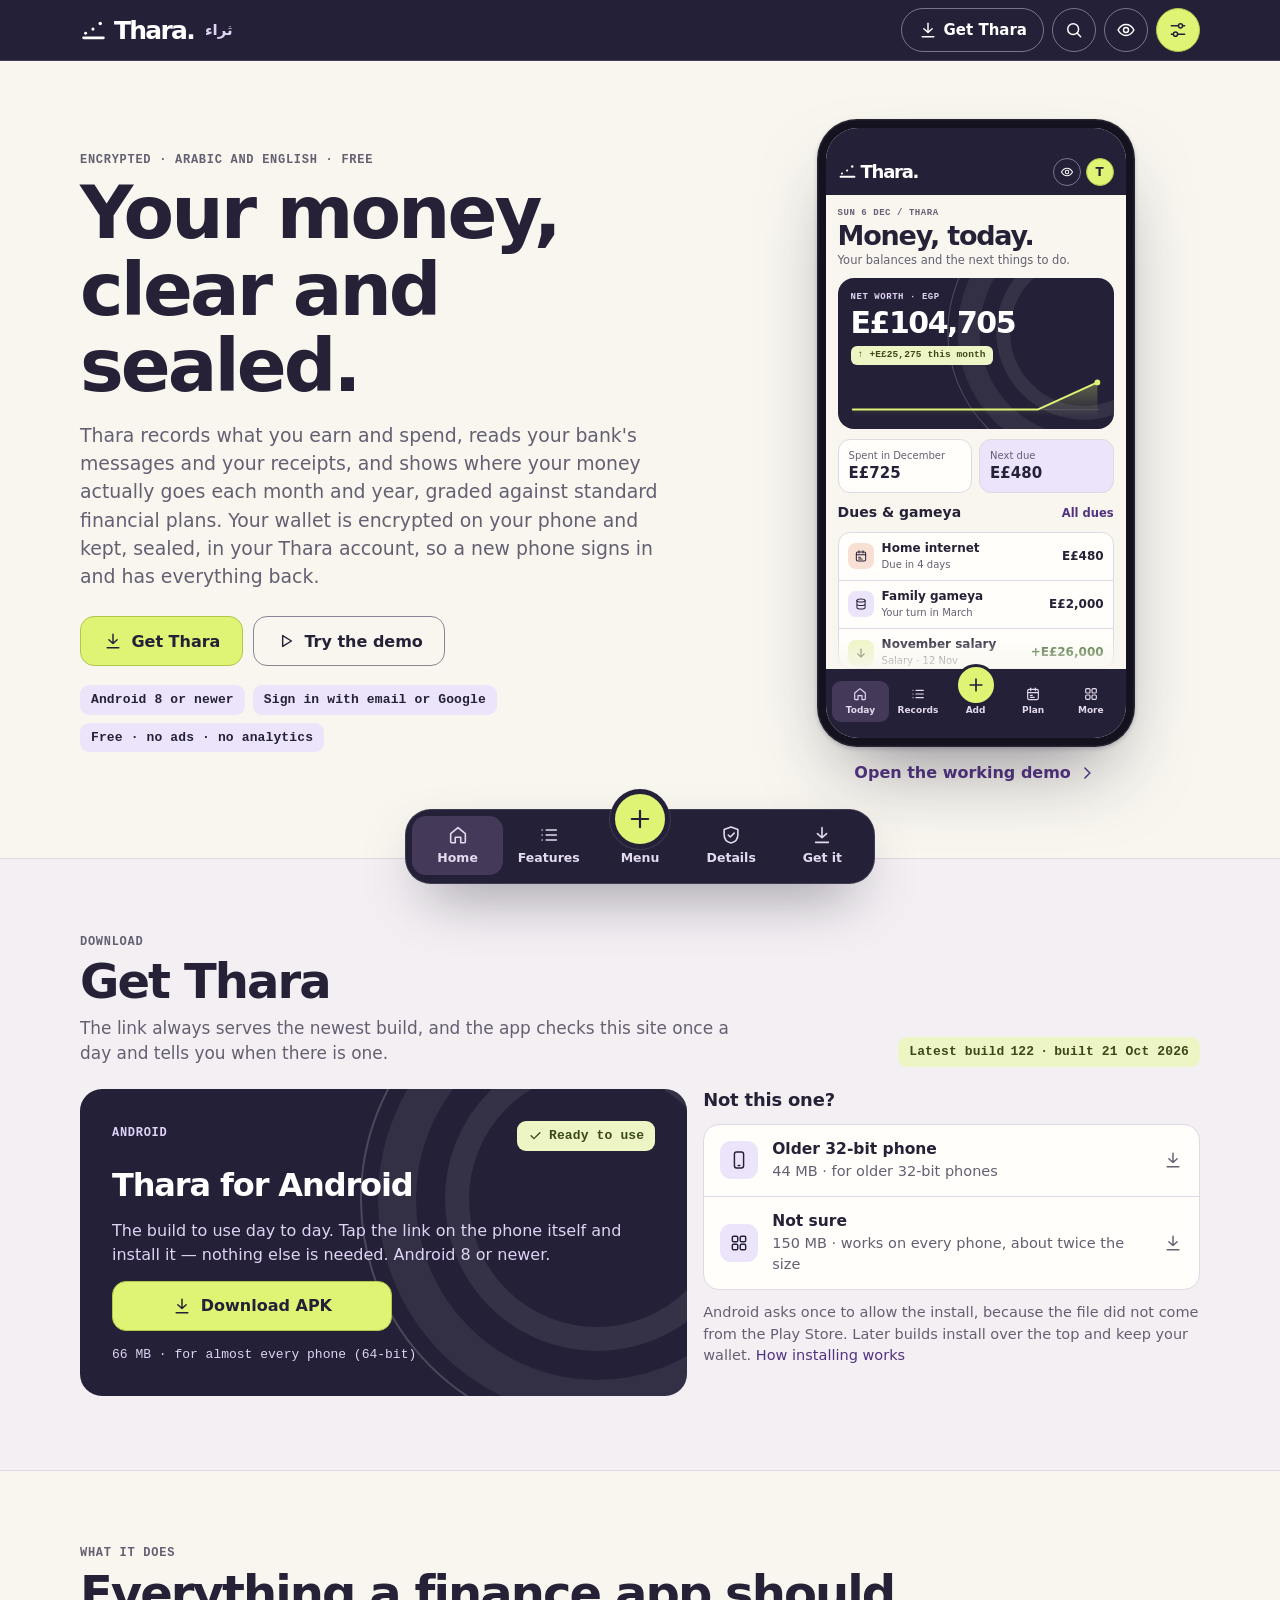
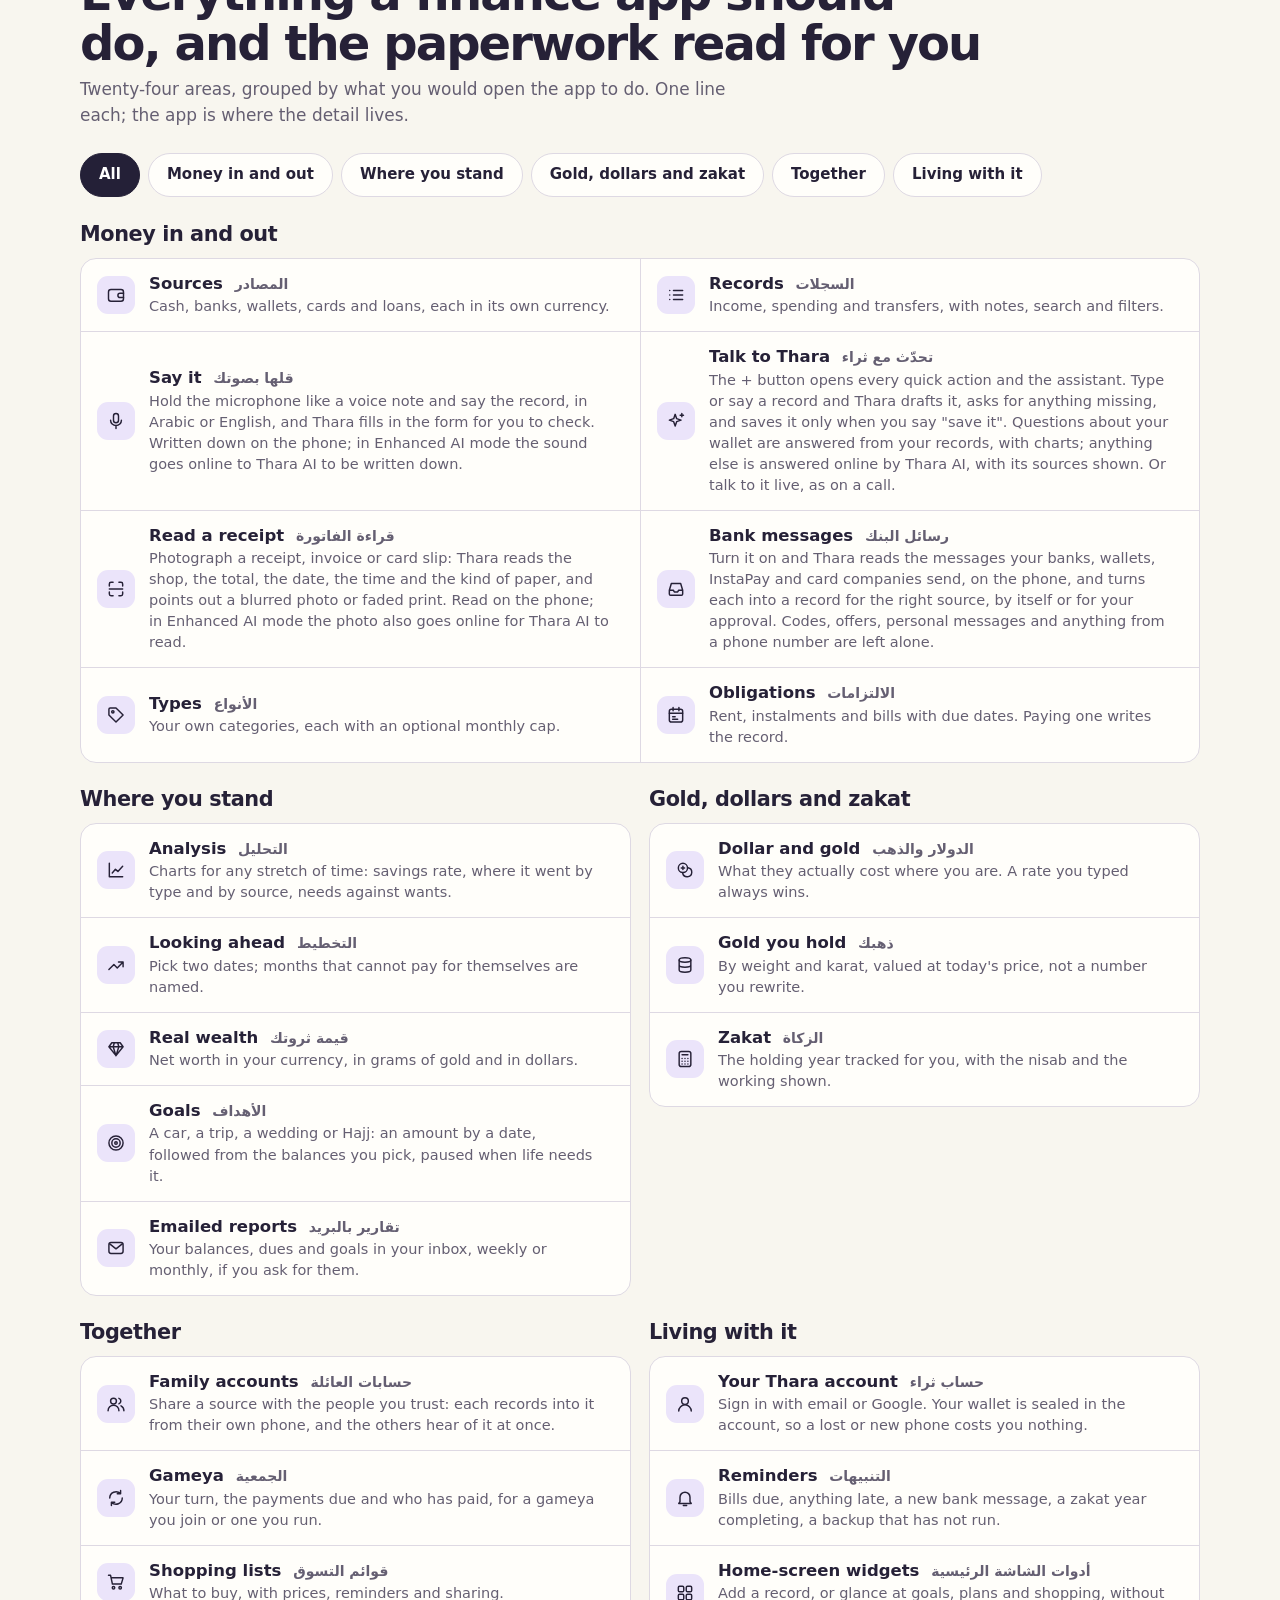
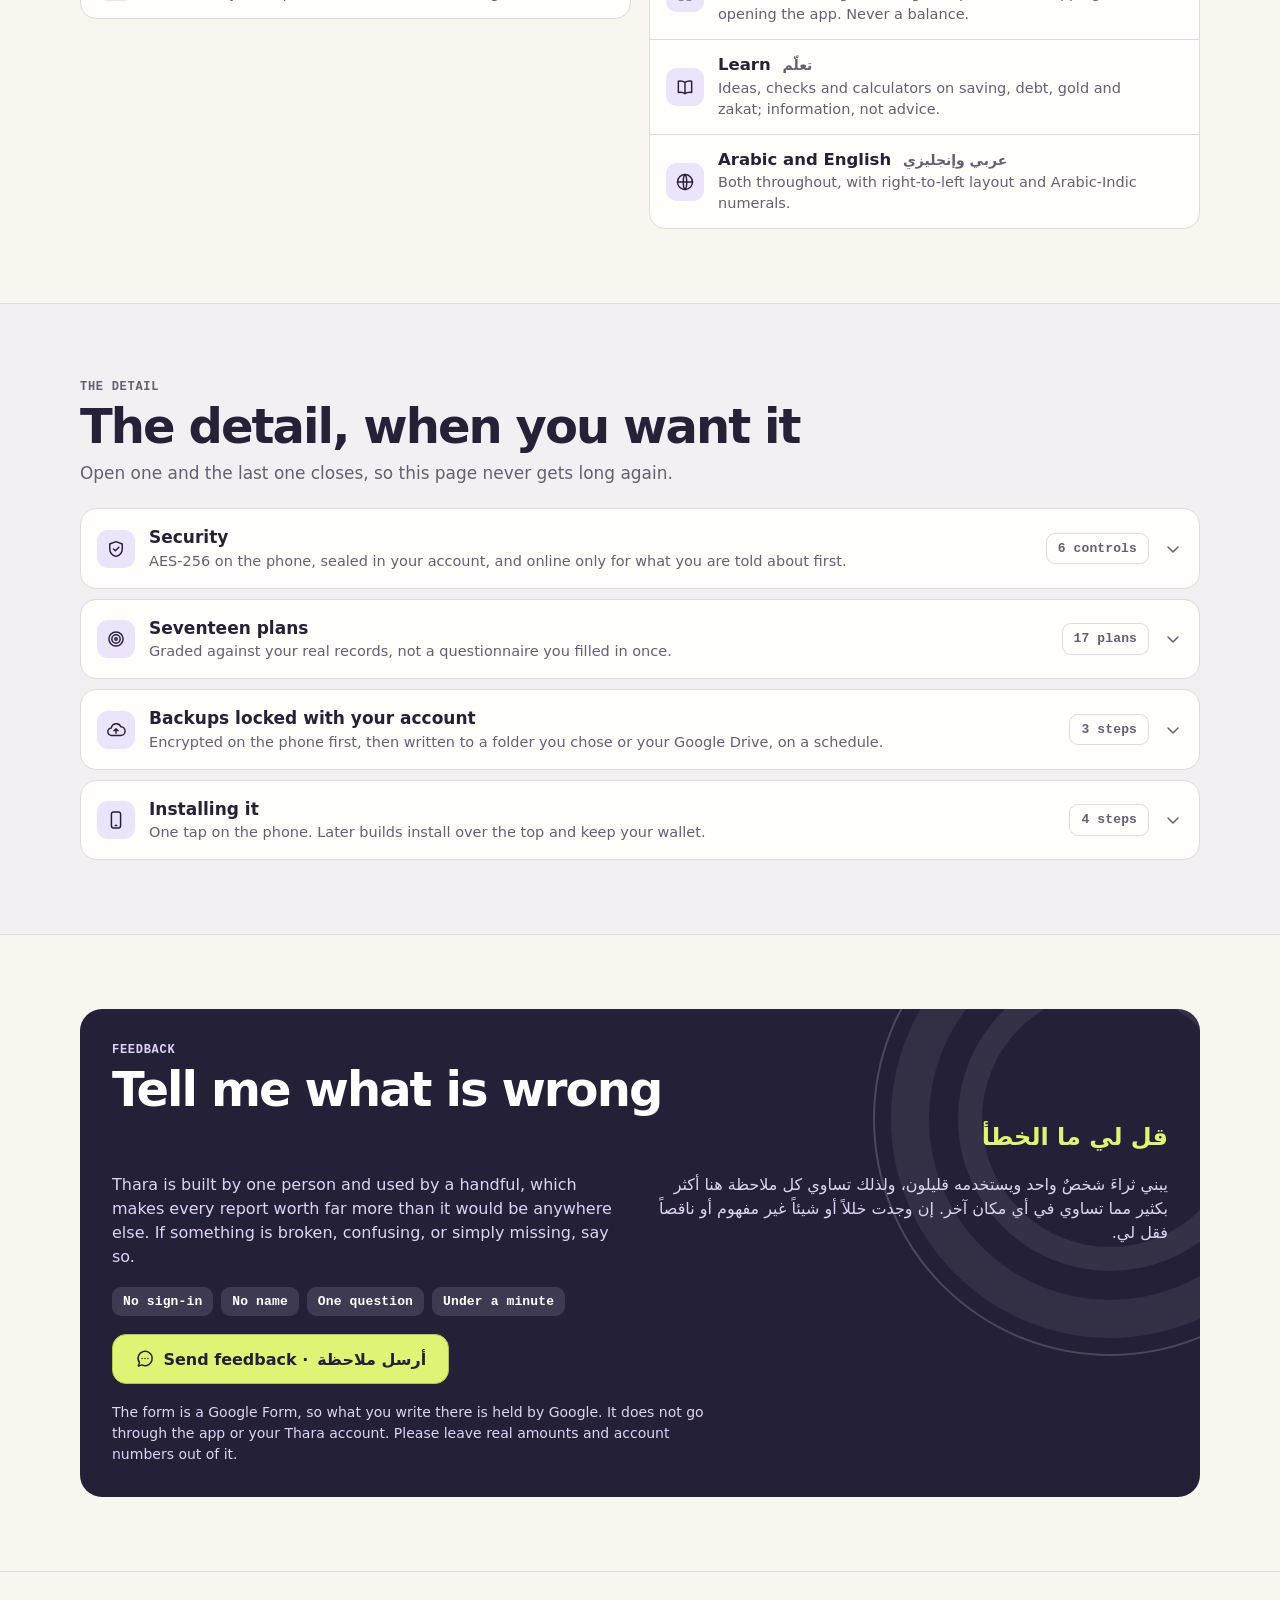
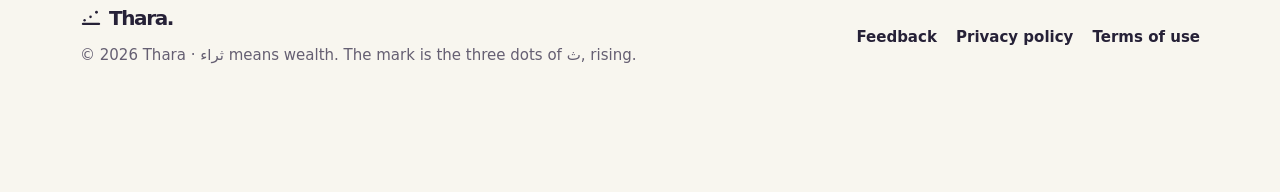
==== commit ed882985: "Redesign the site in Thara's new look and describe the 2.2 app - The new design shared with the app " ====
--- a/index.html
+++ b/index.html
@@ -1,542 +1,422 @@
 <!doctype html>
-<html lang="en">
+<html lang="en" dir="ltr">
 <head>
 <meta charset="utf-8">
-<meta name="viewport" content="width=device-width, initial-scale=1">
+<meta name="viewport" content="width=device-width, initial-scale=1, viewport-fit=cover">
 <meta name="google-site-verification" content="9XWMD6QEMEXP8aq0Bn7HitkUXd0PHs_-tav6fFnA7BY" />
-<title>Thara · Private personal finance</title>
-<meta name="description" content="Thara (ثراء) is a private, offline personal finance app for Android and iOS. Encrypted on your phone, backed up to a folder you choose, in Arabic and English.">
-<meta name="theme-color" content="#00695C">
+<title>Thara · Personal finance</title>
+<meta name="description" content="Thara (ثراء) is a free personal finance app for Android, in Arabic and English. It reads your bank messages and receipts, keeps your wallet encrypted on your phone and sealed in your Thara account, and shows where your money goes.">
+<meta name="theme-color" content="#242037">
 <link rel="icon" href="icon.svg" type="image/svg+xml">
-<style>
-/* Thara site theme, carried over from style.css so this reads as the same
-   site: Material 3 from seed #00695C, light scaffold #F6F8F7 with white
-   cards, dark scaffold #101514 with #1A211F cards, 20px card radius, 14px
-   control radius. Nothing here invents a palette. */
-:root {
-  --primary: #00695C;
-  --on-primary: #FFFFFF;
-  --primary-container: #A6F2E2;
-  --on-primary-container: #00201C;
-  --bg: #F6F8F7;
-  --card: #FFFFFF;
-  --card-2: #EEF3F1;
-  --text: #191C1B;
-  --text-2: #3F4946;
-  --muted: #6F7975;
-  --outline: #BEC9C5;
-  --outline-soft: rgba(190, 201, 197, 0.6);
-  --ink: #0E2B26;
-  --grain: #E7EEE9;
-  --leaf: #C8A44A;
-  --income: #1B7F5B;
-  --expense: #B3403A;
-  --tag-ready: #126649;
-  --tag-testing: #7A5B0E;
-  --shadow: 0 1px 2px rgba(14, 43, 38, 0.06), 0 12px 32px -16px rgba(14, 43, 38, 0.18);
-  color-scheme: light dark;
-}
-@media (prefers-color-scheme: dark) {
-  :root:not([data-theme="light"]) {
-    --primary: #6FDBC6; --on-primary: #00382F;
-    --primary-container: #005046; --on-primary-container: #A6F2E2;
-    --bg: #101514; --card: #1A211F; --card-2: #222B28;
-    --text: #E0E3E1; --text-2: #BEC9C5; --muted: #89938F;
-    --outline: #3F4946; --outline-soft: rgba(63, 73, 70, 0.6);
-    --income: #7ED7AF; --expense: #F0A39E;
-    --tag-ready: #7ED7AF; --tag-testing: #E0BE68;
-    --shadow: 0 1px 2px rgba(0, 0, 0, 0.3), 0 12px 32px -16px rgba(0, 0, 0, 0.6);
-  }
-}
-:root[data-theme="dark"] {
-  --primary: #6FDBC6; --on-primary: #00382F;
-  --primary-container: #005046; --on-primary-container: #A6F2E2;
-  --bg: #101514; --card: #1A211F; --card-2: #222B28;
-  --text: #E0E3E1; --text-2: #BEC9C5; --muted: #89938F;
-  --outline: #3F4946; --outline-soft: rgba(63, 73, 70, 0.6);
-  --income: #7ED7AF; --expense: #F0A39E;
-  --tag-ready: #7ED7AF; --tag-testing: #E0BE68;
-  --shadow: 0 1px 2px rgba(0, 0, 0, 0.3), 0 12px 32px -16px rgba(0, 0, 0, 0.6);
-}
-
-* { box-sizing: border-box; }
-html { scroll-behavior: smooth; }
-body {
-  margin: 0;
-  font-family: system-ui, -apple-system, "Segoe UI", Roboto, "Noto Sans", "Noto Naskh Arabic", sans-serif;
-  font-size: 16px; line-height: 1.6;
-  color: var(--text); background: var(--bg);
-  -webkit-font-smoothing: antialiased;
-}
-a { color: var(--primary); text-decoration: none; }
-a:hover { text-decoration: underline; }
-h1, h2, h3 { line-height: 1.15; margin: 0 0 .5rem; letter-spacing: -0.01em; text-wrap: balance; }
-h1 { font-size: clamp(2.1rem, 5.2vw, 3.3rem); font-weight: 800; }
-h2 { font-size: clamp(1.45rem, 2.8vw, 1.9rem); font-weight: 700; }
-h3 { font-size: 1.02rem; font-weight: 700; }
-p { margin: 0 0 1rem; }
-.wrap { width: min(1120px, 100% - 2.5rem); margin-inline: auto; }
-:focus-visible { outline: 2px solid var(--primary); outline-offset: 3px; border-radius: 6px; }
-/* Two sticky rows to clear when a link jumps to a section. */
-section, details { scroll-margin-top: 112px; }
-
-
-/* ---- header ---- */
-.top {
-  position: sticky; top: 0; z-index: 12;
-  background: color-mix(in srgb, var(--bg) 88%, transparent);
-  backdrop-filter: blur(14px); -webkit-backdrop-filter: blur(14px);
-  border-bottom: 1px solid var(--outline-soft);
-}
-.top .wrap { display: flex; align-items: center; justify-content: space-between; height: 58px; gap: 1rem; }
-.brand { display: flex; align-items: center; gap: .6rem; color: var(--text); font-weight: 800; font-size: 1.15rem; }
-.brand:hover { text-decoration: none; }
-.brand .mark { width: 30px; height: 30px; border-radius: 8px; flex: none; }
-.brand .ar { font-weight: 600; color: var(--muted); font-size: .95rem; margin-inline-start: .2rem; }
-.top .btn { padding: .4rem .95rem; font-size: .88rem; }
-
-/* ---- section links: one row of chips, on every screen size ----
-   A chip rail rather than a hamburger. Six links fit a scrolling row, and a
-   row you can see beats a menu you have to open to discover what is behind
-   it — which was the complaint about the page in the first place. */
-.railwrap {
-  position: sticky; top: 58px; z-index: 11;
-  background: color-mix(in srgb, var(--bg) 92%, transparent);
-  backdrop-filter: blur(14px); -webkit-backdrop-filter: blur(14px);
-  border-bottom: 1px solid var(--outline-soft);
-}
-.rail {
-  display: flex; gap: .4rem; overflow-x: auto; padding: .55rem 0;
-  scrollbar-width: none; -ms-overflow-style: none;
-  scroll-snap-type: x proximity;
-}
-.rail::-webkit-scrollbar { display: none; }
-@media (min-width: 900px) { .rail { justify-content: center; overflow: visible; } }
-.rail a {
-  flex: none; scroll-snap-align: start;
-  padding: .34rem .8rem; border-radius: 999px;
-  background: var(--card-2); border: 1px solid var(--outline-soft);
-  color: var(--text-2); font-size: .86rem; font-weight: 600; white-space: nowrap;
-}
-.rail a:hover { color: var(--primary); border-color: var(--primary); text-decoration: none; }
-.rail a.key { background: var(--primary); border-color: var(--primary); color: var(--on-primary); }
-
-/* ---- shared controls ---- */
-.btn {
-  display: inline-flex; align-items: center; justify-content: center; gap: .5rem;
-  padding: .68rem 1.25rem; border-radius: 14px; font-weight: 700; font-size: .96rem;
-  border: 1px solid transparent; cursor: pointer;
-}
-.btn:hover { text-decoration: none; }
-.btn.filled { background: var(--primary); color: var(--on-primary); }
-.btn.filled:hover { filter: brightness(1.06); }
-.btn.outlined { border-color: var(--outline); color: var(--text); }
-.btn.outlined:hover { background: var(--card-2); }
-.btn svg { width: 17px; height: 17px; }
-.card { background: var(--card); border-radius: 20px; box-shadow: var(--shadow); }
-
-.tag {
-  display: inline-block; vertical-align: middle; margin-inline-start: .4rem;
-  padding: .1rem .48rem; border-radius: 999px; font-size: .64rem; font-weight: 700;
-  letter-spacing: .02em; text-transform: uppercase;
-}
-.tag.ready { background: color-mix(in srgb, var(--income) 18%, transparent); color: var(--tag-ready); }
-.tag.testing { background: color-mix(in srgb, var(--leaf) 22%, transparent); color: var(--tag-testing); }
-
-section { padding: clamp(1.8rem, 4vw, 3rem) 0; }
-.alt { background: color-mix(in srgb, var(--card) 55%, var(--bg)); border-top: 1px solid var(--outline-soft); border-bottom: 1px solid var(--outline-soft); }
-.sec-head { max-width: 62ch; margin-bottom: 1.2rem; }
-.sec-head p { color: var(--text-2); margin: 0; }
-
-/* ---- hero ---- */
-.hero { padding-top: clamp(1.4rem, 3.5vw, 2.6rem); }
-.hero .wrap { display: grid; grid-template-columns: 1.15fr .85fr; gap: 2.4rem; align-items: center; }
-.shot { display: block; position: relative; width: min(330px, 100%); margin-inline: auto; }
-.shot img {
-  display: block; width: 100%; height: auto;
-  border-radius: 26px; border: 9px solid var(--ink);
-  box-shadow: 0 2px 4px rgba(14,43,38,.16), 0 26px 60px -22px rgba(14,43,38,.5);
-}
-.shot-cta {
-  display: block; margin-top: .8rem; text-align: center;
-  color: var(--primary); font-size: .9rem; font-weight: 700;
-}
-.shot:hover { text-decoration: none; }
-.shot:hover .shot-cta { text-decoration: underline; }
-
-/* The phone used to be hidden below 900px, which removed the one thing on the
-   page that shows what the app looks like from every visitor who is holding
-   one. It stacks under the copy instead. */
-@media (max-width: 900px) { .hero .wrap { grid-template-columns: 1fr; } .hero .phone-wrap { margin-top: .4rem; } }
-.eyebrow { display: inline-block; margin-bottom: .85rem; padding: .28rem .75rem; border-radius: 999px; background: var(--card-2); color: var(--text-2); font-size: .8rem; font-weight: 700; }
-.hero .lead { color: var(--text-2); font-size: 1.04rem; max-width: 56ch; }
-.hero .cta { display: flex; gap: .65rem; flex-wrap: wrap; margin: 1.3rem 0 .85rem; }
-.hero .fine { color: var(--muted); font-size: .84rem; margin: 0; }
-
-/* ---- download: second on the page, because it is what the page is for ---- */
-.get { text-align: center; }
-.get .card { padding: clamp(1.5rem, 3.5vw, 2.2rem) clamp(1.1rem, 3.5vw, 2.4rem); max-width: 760px; margin: 0 auto; }
-.get h2 { margin-bottom: .3rem; }
-.get .build { display: inline-block; margin: .2rem 0 0; padding: .26rem .7rem; border-radius: 999px; background: var(--card-2); color: var(--muted); font-size: .82rem; }
-.get .build b { color: var(--text); font-variant-numeric: tabular-nums; }
-.get .platforms { display: flex; justify-content: center; gap: .9rem; flex-wrap: wrap; margin: 1.2rem 0 .7rem; }
-.get .platforms .card { padding: 1.1rem 1.2rem; flex: 1 1 245px; max-width: 325px; background: var(--card-2); box-shadow: none; text-align: start; display: flex; flex-direction: column; gap: .4rem; }
-.get .platforms b { display: block; font-size: 1.06rem; }
-.get .platforms span { color: var(--text-2); font-size: .88rem; flex: 1; }
-.get .platforms .btn { margin-top: .45rem; width: 100%; }
-.get .platforms .meta { display: block; margin-top: .45rem; color: var(--muted); font-size: .78rem; }
-.get .platforms .others { display: block; margin-top: .55rem; font-size: .82rem; color: var(--text-2); }
-.get .platforms .others a { display: block; margin-top: .2rem; }
-.get .small { color: var(--muted); font-size: .84rem; max-width: 62ch; margin: .4rem auto 0; }
-
-/* ---- the compact index of what the app does ----
-   Always on the page, because it is the reason to install anything. Kept to
-   a name and one line each: twelve paragraphs was the section that made the
-   page feel endless, and the app itself is where the detail belongs. */
-.groups { display: grid; grid-template-columns: repeat(auto-fit, minmax(260px, 1fr)); gap: .9rem; }
-.group { padding: 1.1rem 1.2rem; background: var(--card); border-radius: 18px; box-shadow: var(--shadow); }
-.group > h3 { color: var(--primary); font-size: .74rem; text-transform: uppercase; letter-spacing: .06em; margin-bottom: .7rem; }
-.group dl { margin: 0; display: grid; gap: .6rem; }
-.group dt { font-weight: 700; font-size: .94rem; }
-.group dt .ar { font-weight: 600; color: var(--muted); font-size: .8rem; margin-inline-start: .3rem; }
-.group dd { margin: 0; color: var(--text-2); font-size: .86rem; line-height: 1.45; }
-
-/* ---- folded sections ---- */
-.folds { display: grid; gap: .65rem; }
-.fold { border: 1px solid var(--outline-soft); border-radius: 18px; background: var(--card); box-shadow: var(--shadow); overflow: hidden; }
-.fold[open] { border-color: color-mix(in srgb, var(--primary) 40%, var(--outline-soft)); }
-.fold > summary {
-  display: grid; grid-template-columns: auto 1fr auto auto; align-items: center; gap: .85rem;
-  padding: .95rem 1.1rem; cursor: pointer; list-style: none;
-}
-.fold > summary::-webkit-details-marker { display: none; }
-.fold > summary:hover { background: var(--card-2); }
-.fold .ico { width: 36px; height: 36px; border-radius: 11px; display: grid; place-items: center; flex: none; background: var(--primary-container); color: var(--on-primary-container); }
-.fold .ico svg { width: 19px; height: 19px; }
-.fold .lede { min-width: 0; }
-.fold .lede b { display: block; font-size: 1rem; font-weight: 700; }
-.fold .lede span { display: block; color: var(--text-2); font-size: .87rem; line-height: 1.4; }
-.fold .count { color: var(--muted); font-size: .76rem; font-weight: 700; font-variant-numeric: tabular-nums; white-space: nowrap; }
-@media (max-width: 620px) { .fold .count { display: none; } }
-.fold .chev { color: var(--muted); transition: transform .18s ease; }
-.fold .chev svg { width: 17px; height: 17px; display: block; }
-.fold[open] .chev { transform: rotate(180deg); color: var(--primary); }
-@media (prefers-reduced-motion: reduce) { .fold .chev { transition: none; } }
-.fold .body { padding: 0 1.1rem 1.2rem; border-top: 1px solid var(--outline-soft); }
-.fold .body > :first-child { margin-top: 1.1rem; }
-
-/* Compact patterns for what is inside a fold. The point of folding was never
-   to hide a wall of text behind one click. */
-.lines { list-style: none; padding: 0; margin: 0; display: grid; gap: .55rem; }
-.lines li { display: grid; grid-template-columns: auto 1fr; gap: .7rem; align-items: baseline; }
-.lines .k { font-weight: 700; font-size: .92rem; white-space: nowrap; }
-.lines .v { color: var(--text-2); font-size: .87rem; }
-@media (max-width: 560px) { .lines li { grid-template-columns: 1fr; gap: .1rem; } }
-
-.numbered { counter-reset: s; list-style: none; padding: 0; margin: 0; display: grid; gap: .5rem; }
-.numbered li { counter-increment: s; display: grid; grid-template-columns: auto 1fr; gap: .7rem; align-items: baseline; }
-.numbered li::before {
-  content: counter(s); width: 22px; height: 22px; border-radius: 7px;
-  background: var(--primary); color: var(--on-primary);
-  display: grid; place-items: center; font-size: .74rem; font-weight: 800;
-}
-.numbered b { font-size: .92rem; }
-.numbered span { color: var(--text-2); font-size: .87rem; display: block; }
-
-.table-wrap { overflow-x: auto; }
-table { width: 100%; border-collapse: collapse; font-size: .89rem; min-width: 420px; }
-th, td { text-align: start; padding: .5rem .7rem; border-bottom: 1px solid var(--outline-soft); vertical-align: top; }
-th { color: var(--muted); font-size: .7rem; text-transform: uppercase; letter-spacing: .05em; }
-tbody tr:last-child td { border-bottom: 0; }
-td:first-child { font-weight: 700; white-space: nowrap; }
-td:last-child { color: var(--text-2); }
-
-.two { display: grid; gap: 1.3rem; }
-@media (min-width: 760px) { .two { grid-template-columns: 1fr 1fr; } }
-.note { color: var(--text-2); font-size: .88rem; }
-.warn { margin-top: 1rem; padding: .9rem 1.1rem; background: var(--card-2); border-radius: 13px; border-inline-start: 4px solid var(--expense); }
-.warn b { display: block; margin-bottom: .15rem; }
-.warn p { color: var(--text-2); margin: 0; font-size: .87rem; }
-
-/* ---- feedback: never folded ---- */
-.feedback { text-align: center; }
-.feedback .card { padding: clamp(1.6rem, 4vw, 2.4rem) clamp(1.1rem, 3.5vw, 2.4rem); max-width: 760px; margin: 0 auto; position: relative; overflow: hidden; }
-.feedback .card::before {
-  content: ''; position: absolute; inset: 0; pointer-events: none;
-  background: radial-gradient(120% 80% at 50% 0%, color-mix(in srgb, var(--primary) 12%, transparent) 0%, transparent 62%);
-}
-.feedback .card > * { position: relative; }
-.feedback .mark { width: 52px; height: 52px; margin: 0 auto .85rem; border-radius: 16px; display: grid; place-items: center; background: var(--primary-container); color: var(--on-primary-container); }
-.feedback .mark svg { width: 25px; height: 25px; }
-.feedback h2 { margin: 0; }
-.feedback .title-ar { margin: .1rem 0 1rem; font-size: 1.18rem; font-weight: 700; color: var(--primary); }
-.feedback .says { display: grid; gap: .9rem; text-align: start; max-width: 62ch; margin: 0 auto; }
-@media (min-width: 780px) { .feedback .says { grid-template-columns: 1fr 1fr; max-width: none; gap: 1.8rem; } }
-.feedback .says p { color: var(--text-2); margin: 0; font-size: .92rem; }
-.reassure { list-style: none; padding: 0; margin: 1.3rem 0 0; display: flex; flex-wrap: wrap; justify-content: center; gap: .45rem; }
-.reassure li { padding: .26rem .7rem; border-radius: 999px; font-size: .82rem; font-weight: 600; background: var(--card-2); color: var(--text-2); border: 1px solid var(--outline-soft); }
-.feedback .btn { margin: 1.2rem 0 1.1rem; padding: .8rem 1.5rem; font-size: 1rem; }
-.feedback .small { color: var(--muted); font-size: .84rem; max-width: 60ch; margin: 0 auto .4rem; }
-
-footer { padding: 2rem 0 2.6rem; border-top: 1px solid var(--outline-soft); color: var(--muted); font-size: .88rem; }
-footer .wrap { display: flex; justify-content: space-between; gap: 1rem; flex-wrap: wrap; align-items: center; }
-footer nav { display: flex; gap: 1.1rem; }
-footer a { color: var(--text-2); font-weight: 600; }
-</style>
+<script>
+// Before the first paint: the theme, hidden amounts and effects chosen on an
+// earlier visit, so the page never flashes the wrong one. Storage may be
+// refused (a private window); then the defaults stand.
+(function () {
+  var r = document.documentElement, g = function (k) { try { return localStorage.getItem(k); } catch (e) { return null; } };
+  var t = g('thara-theme'); if (t === 'light' || t === 'dark') r.setAttribute('data-theme', t);
+  if (g('thara-hide') === '1') r.setAttribute('data-hide', '1');
+  if (g('thara-motion') === 'off') r.setAttribute('data-motion', 'off');
+  var still = window.matchMedia && matchMedia('(prefers-reduced-motion: reduce)').matches;
+  if (!still && g('thara-motion') !== 'off') r.classList.add('motion');
+  // If site.js never arrives, nothing may stay waiting to fade in.
+  setTimeout(function () { if (!window.tharaSite) r.classList.remove('motion'); }, 2500);
+})();
+</script>
+<link rel="stylesheet" href="style.css">
+<script defer src="site.js"></script>
 </head>
-<body>
-
-<header class="top">
-  <div class="wrap">
-    <a class="brand" href="#top">
-      <svg class="mark" viewBox="0 0 96 96" aria-hidden="true"><rect width="96" height="96" rx="24" fill="#0E2B26"/><rect x="24" y="66" width="48" height="4" rx="2" fill="#E7EEE9" opacity=".45"/><circle cx="30" cy="53" r="6.5" fill="#E7EEE9"/><circle cx="48" cy="43" r="7.5" fill="#E7EEE9"/><circle cx="67" cy="31" r="9" fill="#C8A44A"/></svg>
-      Thara <span class="ar" lang="ar">ثراء</span>
+<body class="has-dock">
+
+<svg width="0" height="0" style="position:absolute" aria-hidden="true">
+  <defs>
+    <linearGradient id="spark-fill" x1="0" y1="0" x2="0" y2="1"><stop offset="0" stop-color="#dff375" stop-opacity=".32"/><stop offset="1" stop-color="#dff375" stop-opacity="0"/></linearGradient>
+    <symbol id="i-brand" viewBox="0 0 96 96"><rect x="8" y="69" width="80" height="10" rx="5" fill="currentColor" stroke="none"/><circle cx="20" cy="58" r="5.2" fill="currentColor" stroke="none"/><circle cx="46" cy="43" r="5.6" fill="currentColor" stroke="none"/><circle cx="72" cy="23" r="6.2" fill="currentColor" stroke="none"/></symbol>
+    <symbol id="i-home" viewBox="0 0 24 24"><path d="M4 10.5 12 4l8 6.5V19a1.5 1.5 0 0 1-1.5 1.5H15v-6H9v6H5.5A1.5 1.5 0 0 1 4 19z"/></symbol>
+    <symbol id="i-list" viewBox="0 0 24 24"><path d="M9 6.5h11M9 12h11M9 17.5h11M4.5 6.5h.01M4.5 12h.01M4.5 17.5h.01"/></symbol>
+    <symbol id="i-shield" viewBox="0 0 24 24"><path d="M12 3.2 19.5 6v5.6c0 4.6-3.2 8-7.5 9.2-4.3-1.2-7.5-4.6-7.5-9.2V6z"/><path d="m9 12 2.2 2.2L15.5 10"/></symbol>
+    <symbol id="i-download" viewBox="0 0 24 24"><path d="M12 4v11M7 10.5l5 4.5 5-4.5M5 20h14"/></symbol>
+    <symbol id="i-plus" viewBox="0 0 24 24"><path d="M12 5v14M5 12h14"/></symbol>
+    <symbol id="i-search" viewBox="0 0 24 24"><circle cx="11" cy="11" r="6.5"/><path d="m20 20-4.3-4.3"/></symbol>
+    <symbol id="i-eye" viewBox="0 0 24 24"><path d="M2.5 12S6 5.5 12 5.5 21.5 12 21.5 12 18 18.5 12 18.5 2.5 12 2.5 12z"/><circle cx="12" cy="12" r="3"/></symbol>
+    <symbol id="i-eye-off" viewBox="0 0 24 24"><path d="m3.5 3.5 17 17M10.4 5.7c.5-.1 1-.2 1.6-.2 6 0 9.5 6.5 9.5 6.5a17 17 0 0 1-2.9 3.7M6.7 6.7A16.6 16.6 0 0 0 2.5 12S6 18.5 12 18.5c1.9 0 3.6-.6 5-1.5M9.9 9.9a3 3 0 0 0 4.2 4.2"/></symbol>
+    <symbol id="i-sliders" viewBox="0 0 24 24"><path d="M4 7h8.5M17.5 7H20M4 17h2.5M11.5 17H20"/><circle cx="15" cy="7" r="2.5"/><circle cx="9" cy="17" r="2.5"/></symbol>
+    <symbol id="i-next" viewBox="0 0 24 24"><path d="m9.5 6 6 6-6 6"/></symbol>
+    <symbol id="i-back" viewBox="0 0 24 24"><path d="m14.5 6-6 6 6 6"/></symbol>
+    <symbol id="i-chev" viewBox="0 0 24 24"><path d="m6 9.5 6 6 6-6"/></symbol>
+    <symbol id="i-up" viewBox="0 0 24 24"><path d="M12 19V5M6.5 10.5 12 5l5.5 5.5"/></symbol>
+    <symbol id="i-down" viewBox="0 0 24 24"><path d="M12 5v14M6.5 13.5 12 19l5.5-5.5"/></symbol>
+    <symbol id="i-wallet" viewBox="0 0 24 24"><rect x="3" y="5.5" width="18" height="14" rx="3"/><path d="M21 10h-4.2a2.5 2.5 0 0 0 0 5H21"/></symbol>
+    <symbol id="i-mic" viewBox="0 0 24 24"><rect x="9" y="3" width="6" height="11" rx="3"/><path d="M5.5 11a6.5 6.5 0 0 0 13 0M12 17.5V21"/></symbol>
+    <symbol id="i-sparkle" viewBox="0 0 24 24"><path d="m11 4 1.8 5.2L18 11l-5.2 1.8L11 18l-1.8-5.2L4 11l5.2-1.8zM19 3v4M17 5h4"/></symbol>
+    <symbol id="i-scan" viewBox="0 0 24 24"><path d="M4 8.5V6a2 2 0 0 1 2-2h2.5M15.5 4H18a2 2 0 0 1 2 2v2.5M20 15.5V18a2 2 0 0 1-2 2h-2.5M8.5 20H6a2 2 0 0 1-2-2v-2.5M4 12h16"/></symbol>
+    <symbol id="i-inbox" viewBox="0 0 24 24"><path d="M4 13.5 6.4 5.5h11.2l2.4 8V18a1.5 1.5 0 0 1-1.5 1.5h-13A1.5 1.5 0 0 1 4 18zM4 13.5h4.8l1.2 2h4l1.2-2H20"/></symbol>
+    <symbol id="i-tag" viewBox="0 0 24 24"><path d="M3.5 12V5a1.5 1.5 0 0 1 1.5-1.5h7l8.5 8.5-8.5 8.5z"/><circle cx="8.2" cy="8.2" r="1.4"/></symbol>
+    <symbol id="i-calendar" viewBox="0 0 24 24"><rect x="4" y="5" width="16" height="15.5" rx="2.5"/><path d="M8.5 3v4M15.5 3v4M4 10h16M8 14h3M8 17h6"/></symbol>
+    <symbol id="i-chart" viewBox="0 0 24 24"><path d="M4 4v16h16M7.5 15.5l3.8-4.3 3 2.5L20 7.5"/></symbol>
+    <symbol id="i-route" viewBox="0 0 24 24"><path d="m3.5 17.5 6-6 4 4 7-7M15 8.5h5.5V14"/></symbol>
+    <symbol id="i-gem" viewBox="0 0 24 24"><path d="M7 4.5h10l3.5 4.8L12 20 3.5 9.3zM3.5 9.3h17M10 4.5 8.6 9.3 12 20l3.4-10.7L14 4.5"/></symbol>
+    <symbol id="i-coins" viewBox="0 0 24 24"><circle cx="9.5" cy="9.5" r="5.5"/><path d="M15.6 9.2a5.5 5.5 0 1 1-6.4 6.4M9.5 7.5v4M7.5 9.5h4"/></symbol>
+    <symbol id="i-gold" viewBox="0 0 24 24"><ellipse cx="12" cy="6" rx="7" ry="2.6"/><path d="M5 6v6c0 1.4 3.1 2.6 7 2.6s7-1.2 7-2.6V6M5 12v6c0 1.4 3.1 2.6 7 2.6s7-1.2 7-2.6v-6"/></symbol>
+    <symbol id="i-calc" viewBox="0 0 24 24"><rect x="5" y="3" width="14" height="18" rx="2.5"/><path d="M8.5 7h7M8.5 11.5h.01M12 11.5h.01M15.5 11.5h.01M8.5 14.8h.01M12 14.8h.01M15.5 14.8h.01M8.5 18h.01M12 18h.01M15.5 18h.01"/></symbol>
+    <symbol id="i-bell" viewBox="0 0 24 24"><path d="M6 16.5V11a6 6 0 0 1 12 0v5.5l1.5 2h-15zM10 21h4"/></symbol>
+    <symbol id="i-globe" viewBox="0 0 24 24"><circle cx="12" cy="12" r="9"/><path d="M3 12h18M12 3c2.8 2.6 2.8 15.4 0 18M12 3c-2.8 2.6-2.8 15.4 0 18"/></symbol>
+    <symbol id="i-chat" viewBox="0 0 24 24"><path d="M20.5 11.5a8.4 8.4 0 0 1-12.1 7.6L4 20.5l1.4-4.3A8.4 8.4 0 1 1 20.5 11.5z"/><path d="M8.5 11.5h.01M12 11.5h.01M15.5 11.5h.01"/></symbol>
+    <symbol id="i-play" viewBox="0 0 24 24"><path d="M8 5.5v13l10.5-6.5z"/></symbol>
+    <symbol id="i-phone" viewBox="0 0 24 24"><rect x="6.5" y="2.5" width="11" height="19" rx="2.6"/><path d="M11 18.5h2"/></symbol>
+    <symbol id="i-grid" viewBox="0 0 24 24"><rect x="4" y="4" width="6.5" height="6.5" rx="1.5"/><rect x="13.5" y="4" width="6.5" height="6.5" rx="1.5"/><rect x="4" y="13.5" width="6.5" height="6.5" rx="1.5"/><rect x="13.5" y="13.5" width="6.5" height="6.5" rx="1.5"/></symbol>
+    <symbol id="i-backup" viewBox="0 0 24 24"><path d="M7 18.5a4.5 4.5 0 0 1-.6-9A6 6 0 0 1 17.8 8a4.3 4.3 0 0 1-.3 10.5zM12 16v-5.5M9.5 13 12 10.5l2.5 2.5"/></symbol>
+    <symbol id="i-target" viewBox="0 0 24 24"><circle cx="12" cy="12" r="8.5"/><circle cx="12" cy="12" r="5"/><circle cx="12" cy="12" r="1.5"/></symbol>
+    <symbol id="i-doc" viewBox="0 0 24 24"><path d="M7 3h7l4 4v14H7zM14 3v4h4M10 12h5M10 16h5"/></symbol>
+    <symbol id="i-check" viewBox="0 0 24 24"><path d="m5 12.5 4.5 4.5L19 7.5"/></symbol>
+    <symbol id="i-lock" viewBox="0 0 24 24"><rect x="5" y="10.5" width="14" height="10" rx="2.5"/><path d="M8 10.5V7.5a4 4 0 0 1 8 0v3"/></symbol>
+    <symbol id="i-dot" viewBox="0 0 24 24"><circle cx="12" cy="12" r="2.5"/></symbol>
+    <symbol id="i-user" viewBox="0 0 24 24"><circle cx="12" cy="8.5" r="4"/><path d="M4.5 20.5a7.5 7.5 0 0 1 15 0"/></symbol>
+    <symbol id="i-people" viewBox="0 0 24 24"><circle cx="9" cy="8.5" r="3.5"/><path d="M2.5 20a6.5 6.5 0 0 1 13 0M15.5 5.2a3.5 3.5 0 0 1 0 6.6M18 14.2a6.5 6.5 0 0 1 3.5 5.8"/></symbol>
+    <symbol id="i-cycle" viewBox="0 0 24 24"><path d="M19.5 12a7.5 7.5 0 0 1-12.8 5.3M4.5 12a7.5 7.5 0 0 1 12.8-5.3M17.5 3v4h-4M6.5 21v-4h4"/></symbol>
+    <symbol id="i-cart" viewBox="0 0 24 24"><path d="M3 4h2.5l2.2 10.5h10.6L20.5 7H6.6"/><circle cx="9" cy="19" r="1.5"/><circle cx="17" cy="19" r="1.5"/></symbol>
+    <symbol id="i-mail" viewBox="0 0 24 24"><rect x="3.5" y="5.5" width="17" height="13" rx="2.5"/><path d="m4.5 7 7.5 6 7.5-6"/></symbol>
+    <symbol id="i-book" viewBox="0 0 24 24"><path d="M12 6.5C10 5 7 4.5 4 5v13.5c3-.5 6 0 8 1.5 2-1.5 5-2 8-1.5V5c-3-.5-6 0-8 1.5zM12 6.5V20"/></symbol>
+  </defs>
+</svg>
+
+<a class="skip" href="#main">Skip to content</a>
+
+<header class="bar on-ink">
+  <div class="wrap">
+    <a class="brand" href="#top" aria-label="Thara, back to the top">
+      <svg class="glyph" aria-hidden="true"><use href="#i-brand"/></svg>
+      <span class="wordmark">Thara.</span>
+      <span class="wordmark-ar" lang="ar">ثراء</span>
     </a>
-    <a class="btn filled" href="#get">Get Thara</a>
+    <div class="bar-acts">
+      <a class="bar-link" href="#get"><svg class="i" aria-hidden="true"><use href="#i-download"/></svg>Get Thara</a>
+      <button class="circle" type="button" data-sheet="hub" aria-label="Find anything on this page"><svg class="i" aria-hidden="true"><use href="#i-search"/></svg></button>
+      <button class="circle" type="button" data-eye aria-pressed="false" aria-label="Hide amounts"><svg class="i" aria-hidden="true"><use href="#i-eye"/></svg></button>
+      <button class="circle lime" type="button" data-pop="appearance" aria-expanded="false" aria-controls="appearance" aria-label="Appearance"><svg class="i" aria-hidden="true"><use href="#i-sliders"/></svg></button>
+    </div>
   </div>
 </header>
 
-<div class="railwrap">
-  <nav class="wrap rail" aria-label="Sections">
-    <a class="key" href="#get">Get it</a>
-    <a href="#features">What it does</a>
-    <a href="#security">Security</a>
-    <a href="#plans">Plans</a>
-    <a href="#backup">Backups</a>
-    <a href="#install">Installing</a>
-    <a href="#feedback">Feedback</a>
-  </nav>
+<div class="pop" id="appearance" role="dialog" aria-label="Appearance" hidden>
+  <h3>Appearance</h3>
+  <div class="seg" role="group" aria-label="Theme">
+    <button type="button" data-theme-set="auto" aria-pressed="true">Auto</button>
+    <button type="button" data-theme-set="light" aria-pressed="false">Day</button>
+    <button type="button" data-theme-set="dark" aria-pressed="false">Night</button>
+  </div>
+  <div class="toggle-row">
+    <div><b id="lbl-hide">Hide amounts</b><span>Every figure turns to dots, as in the app.</span></div>
+    <button class="switch" type="button" role="switch" aria-checked="false" aria-labelledby="lbl-hide" data-switch="hide"></button>
+  </div>
+  <div class="toggle-row">
+    <div><b id="lbl-motion">Effects</b><span>Things rise in, figures count, rings ripple.</span></div>
+    <button class="switch" type="button" role="switch" aria-checked="true" aria-labelledby="lbl-motion" data-switch="motion"></button>
+  </div>
 </div>
 
-<section class="hero" id="top">
-  <div class="wrap">
-    <div>
-      <span class="eyebrow">Offline · Encrypted · No account</span>
-      <h1>Your money, on your phone.<br>Nowhere else.</h1>
-      <p class="lead">Thara records what you earn and spend, shows where it actually goes each month and year, and grades your progress against nine standard financial plans. Everything lives in an encrypted database on your device. There is no server and no account.</p>
+<main id="main">
+
+<section class="intro" id="top" data-section="top">
+  <div class="wrap">
+    <div data-reveal>
+      <span class="kicker">Encrypted · Arabic and English · Free</span>
+      <h1>Your money, clear and sealed.</h1>
+      <p class="lead">Thara records what you earn and spend, reads your bank's messages and your receipts, and shows where your money actually goes each month and year, graded against standard financial plans. Your wallet is encrypted on your phone and kept, sealed, in your Thara account, so a new phone signs in and has everything back.</p>
       <div class="cta">
-        <a class="btn filled" href="#get">Get Thara</a>
-        <a class="btn outlined" href="demo.html" target="_blank" rel="noopener">Try the demo</a>
-      </div>
-      <p class="fine">Android and iOS · Arabic and English with right-to-left layout · Free, no ads, no analytics</p>
-    </div>
-    <div class="phone-wrap">
-      <a class="shot" href="demo.html" target="_blank" rel="noopener">
-        <img src="thara-home.png" width="404" height="661" alt="Thara's home screen: net worth, a year of it as a line, this month's income and spending, and what falls due next." loading="eager" decoding="async">
-        <span class="shot-cta">Open the working demo &rarr;</span>
+        <a class="btn lime" href="#get"><svg class="i" aria-hidden="true"><use href="#i-download"/></svg>Get Thara</a>
+        <a class="btn ghost" href="demo.html" target="_blank" rel="noopener"><svg class="i" aria-hidden="true"><use href="#i-play"/></svg>Try the demo</a>
+      </div>
+      <ul class="facts">
+        <li class="tag violet">Android 8 or newer</li>
+        <li class="tag violet">Sign in with email or Google</li>
+        <li class="tag violet">Free · no ads · no analytics</li>
+      </ul>
+    </div>
+
+    <div data-reveal style="--n:2">
+      <a class="phone-link" href="demo.html" target="_blank" rel="noopener" aria-label="Open the working demo of Thara's Today screen: net worth, what you spent this month, and what falls due next.">
+        <div class="phone" aria-hidden="true">
+          <div class="screen">
+            <div class="s-bar">
+              <span class="brand"><svg class="glyph"><use href="#i-brand"/></svg><span class="wordmark">Thara.</span></span>
+              <span class="dots"><span><svg class="i"><use href="#i-eye"/></svg></span><span>T</span></span>
+            </div>
+            <div class="s-body">
+              <div>
+                <div class="s-kick" data-today>FRI 13 NOV / THARA</div>
+                <div class="s-title">Money, today.</div>
+                <div class="s-sub">Your balances and the next things to do.</div>
+              </div>
+              <div class="s-hero">
+                <svg class="rings" viewBox="0 0 520 520"><circle class="r1" cx="260" cy="260" r="200"/><circle class="r2" cx="260" cy="260" r="140"/><circle class="r3" cx="260" cy="260" r="236"/><circle class="wave" cx="260" cy="260" r="150"/><circle class="wave w2" cx="260" cy="260" r="210"/></svg>
+                <div class="s-kick">Net worth · EGP</div>
+                <span class="amt" data-money="104705" data-count>E£104,705</span>
+                <span class="tag">↑ <span data-money="25275" data-sign="+">+E£25,275</span> this month</span>
+                <svg class="spark" viewBox="0 0 276 46">
+                  <path class="base" d="M2 38H274"/>
+                  <path class="area" d="M2 38H206L272 8V46H2z"/>
+                  <path class="line" pathLength="1" d="M2 38H206L272 8"/>
+                  <circle class="dot" cx="272" cy="8" r="3.2"/>
+                </svg>
+              </div>
+              <div class="s-tiles">
+                <div class="s-tile"><small data-month>Spent in November</small><b data-money="725">E£725</b></div>
+                <div class="s-tile violet"><small>Next due</small><b data-money="480">E£480</b></div>
+              </div>
+              <div class="s-h">Dues &amp; gameya <span>All dues</span></div>
+              <div class="s-list">
+                <div class="s-row"><span class="tile peach"><svg class="i"><use href="#i-calendar"/></svg></span><span><b>Home internet</b><small>Due in 4 days</small></span><span class="end" data-money="480">E£480</span></div>
+                <div class="s-row"><span class="tile"><svg class="i"><use href="#i-gold"/></svg></span><span><b>Family gameya</b><small>Your turn in March</small></span><span class="end" data-money="2000">E£2,000</span></div>
+                <div class="s-row"><span class="tile lime"><svg class="i"><use href="#i-down"/></svg></span><span><b>November salary</b><small>Salary · 12 Nov</small></span><span class="end in" data-money="26000" data-sign="+">+E£26,000</span></div>
+              </div>
+            </div>
+            <div class="s-fade"></div>
+            <div class="s-nav">
+              <span class="on"><svg class="i"><use href="#i-home"/></svg>Today</span>
+              <span><svg class="i"><use href="#i-list"/></svg>Records</span>
+              <span class="s-plus"><i><svg class="i"><use href="#i-plus"/></svg></i><span style="visibility:hidden">·</span>Add</span>
+              <span><svg class="i"><use href="#i-calendar"/></svg>Plan</span>
+              <span><svg class="i"><use href="#i-grid"/></svg>More</span>
+            </div>
+          </div>
+        </div>
+        <span class="phone-cta">Open the working demo <svg class="i flip" aria-hidden="true"><use href="#i-next"/></svg></span>
       </a>
     </div>
   </div>
 </section>
 
-<section id="get" class="alt get">
-  <div class="wrap">
-    <div class="card">
-      <h2>Get Thara</h2>
-      <p class="build">Latest build <b data-version-build>&mdash;</b> <span data-version-date></span></p>
-      <div class="platforms">
-        <div class="card">
-          <b>Android <span class="tag ready">Ready to use</span></b>
-          <span>The build to use day to day. Tap the link on the phone itself and install it — nothing else is needed. Android 8 or newer.</span>
-          <!-- One APK per processor type. A browser cannot tell which processor a
-               phone has, so the button is the 64-bit file almost every phone
-               needs, and the other two are offered below it. -->
-          <a class="btn filled" href="https://github.com/dvahasan/thara-site/releases/download/apk-latest/thara-release-arm64-v8a.apk">
-            <svg viewBox="0 0 24 24" fill="none" stroke="currentColor" stroke-width="2" stroke-linecap="round" stroke-linejoin="round" aria-hidden="true"><path d="M12 3v12M7 10l5 5 5-5M4 20h16"/></svg>
-            Download APK
+<section id="get" class="band" data-section="get" data-find="Get Thara" data-find-ar="تنزيل" data-find-line="Download the Android app: the newest build, for almost every phone.">
+  <div class="wrap">
+    <div class="head head-row" data-reveal>
+      <div>
+        <span class="kicker">Download</span>
+        <h2>Get Thara</h2>
+        <p class="sub">The link always serves the newest build, and the app checks this site once a day and tells you when there is one.</p>
+      </div>
+      <span class="tag build-tag">Latest build <b data-version-build>—</b> · <span data-version-date></span></span>
+    </div>
+
+    <div class="get-grid">
+      <div class="hero-card get-card on-ink" data-reveal style="--n:1">
+        <svg class="rings" viewBox="0 0 520 520" aria-hidden="true"><circle class="r1" cx="260" cy="260" r="200"/><circle class="r2" cx="260" cy="260" r="140"/><circle class="r3" cx="260" cy="260" r="236"/><circle class="wave" cx="260" cy="260" r="150"/><circle class="wave w2" cx="260" cy="260" r="210"/></svg>
+        <div class="top">
+          <span class="kicker">Android</span>
+          <span class="tag"><svg class="i" aria-hidden="true"><use href="#i-check"/></svg>Ready to use</span>
+        </div>
+        <h3>Thara for Android</h3>
+        <p>The build to use day to day. Tap the link on the phone itself and install it — nothing else is needed. Android 8 or newer.</p>
+        <!-- One APK per processor type. A browser cannot tell which processor a
+             phone has, so the button is the 64-bit file almost every phone
+             needs, and the other two are offered beside it. -->
+        <a class="btn lime" href="https://github.com/dvahasan/thara-site/releases/download/apk-latest/thara-release-arm64-v8a.apk">
+          <svg class="i" aria-hidden="true"><use href="#i-download"/></svg>Download APK
+        </a>
+        <span class="meta" data-asset="thara-release-arm64-v8a.apk" data-note="for almost every phone (64-bit)">Latest build · for almost every phone (64-bit)</span>
+      </div>
+
+      <div class="get-side" data-reveal style="--n:2">
+        <h3>Not this one?</h3>
+        <div class="list">
+          <a class="row" href="https://github.com/dvahasan/thara-site/releases/download/apk-latest/thara-release-armeabi-v7a.apk">
+            <span class="tile"><svg class="i" aria-hidden="true"><use href="#i-phone"/></svg></span>
+            <span class="t"><b>Older 32-bit phone</b><span data-asset="thara-release-armeabi-v7a.apk" data-note="for older 32-bit phones">For older 32-bit phones</span></span>
+            <svg class="i chev" aria-hidden="true"><use href="#i-download"/></svg>
           </a>
-          <small class="meta" data-asset="thara-release-arm64-v8a.apk" data-note="for almost every phone (64-bit)">Latest build · for almost every phone (64-bit)</small>
-          <small class="others">
-            Not this one?
-            <a href="https://github.com/dvahasan/thara-site/releases/download/apk-latest/thara-release-armeabi-v7a.apk">Older 32-bit phone</a>
-            <a href="https://github.com/dvahasan/thara-site/releases/download/apk-latest/thara-release.apk">Not sure — works on every phone, about twice the size</a>
-          </small>
-        </div>
-        <!-- The iPhone build is not offered for now: the card is kept here, unchanged, to
+          <a class="row" href="https://github.com/dvahasan/thara-site/releases/download/apk-latest/thara-release.apk">
+            <span class="tile"><svg class="i" aria-hidden="true"><use href="#i-grid"/></svg></span>
+            <span class="t"><b>Not sure</b><span data-asset="thara-release.apk" data-note="works on every phone, about twice the size">Works on every phone, about twice the size</span></span>
+            <svg class="i chev" aria-hidden="true"><use href="#i-download"/></svg>
+          </a>
+        </div>
+        <!-- The iPhone build is not offered for now: the row is kept here, to
              bring back by removing this comment once it is worth downloading again.
-        <div class="card">
-          <b>iPhone <span class="tag testing">Testing only</span></b>
-          <span>Not ready to keep real money in yet, and it cannot be installed from the phone alone — see <a href="#install">Installing</a>. iOS 15 or newer.</span>
-          <a class="btn filled" href="https://github.com/dvahasan/thara-site/releases/download/apk-latest/thara-unsigned.ipa">
-            <svg viewBox="0 0 24 24" fill="none" stroke="currentColor" stroke-width="2" stroke-linecap="round" stroke-linejoin="round" aria-hidden="true"><path d="M12 3v12M7 10l5 5 5-5M4 20h16"/></svg>
-            Download IPA
+        <div class="list">
+          <a class="row" href="https://github.com/dvahasan/thara-site/releases/download/apk-latest/thara-unsigned.ipa">
+            <span class="tile peach"><svg class="i" aria-hidden="true"><use href="#i-phone"/></svg></span>
+            <span class="t"><b>iPhone <span class="tag peach">Testing only</span></b><span>Not ready to keep real money in yet, and it cannot be installed from the phone alone — see Installing. iOS 15 or newer.</span><span data-asset="thara-unsigned.ipa">Latest build</span></span>
+            <svg class="i chev" aria-hidden="true"><use href="#i-download"/></svg>
           </a>
-          <small class="meta" data-asset="thara-unsigned.ipa">Latest build</small>
         </div>
         -->
-      </div>
-      <p class="small">The link always serves the newest build, and the app checks this site once a day and tells you when there is one.</p>
+        <p class="note">Android asks once to allow the install, because the file did not come from the Play Store. Later builds install over the top and keep your wallet. <a href="#install">How installing works</a></p>
+      </div>
     </div>
   </div>
 </section>
 
-<section id="features">
-  <div class="wrap">
-    <div class="sec-head">
-      <h2>Everything a finance app should do, without the cloud</h2>
-      <p>Fifteen areas, grouped by what you would open the app to do. One line each; the app is where the detail lives.</p>
-    </div>
+<section id="features" data-section="features">
+  <div class="wrap">
+    <div class="head" data-reveal>
+      <span class="kicker">What it does</span>
+      <h2>Everything a finance app should do, and the paperwork read for you</h2>
+      <p class="sub">Twenty-four areas, grouped by what you would open the app to do. One line each; the app is where the detail lives.</p>
+    </div>
+
+    <div class="chips" role="group" aria-label="Show a group" data-reveal>
+      <button class="chip" type="button" data-filter="all" aria-pressed="true">All</button>
+      <button class="chip" type="button" data-filter="money" aria-pressed="false">Money in and out</button>
+      <button class="chip" type="button" data-filter="stand" aria-pressed="false">Where you stand</button>
+      <button class="chip" type="button" data-filter="gold" aria-pressed="false">Gold, dollars and zakat</button>
+      <button class="chip" type="button" data-filter="together" aria-pressed="false">Together</button>
+      <button class="chip" type="button" data-filter="living" aria-pressed="false">Living with it</button>
+    </div>
+
     <div class="groups">
-      <div class="group">
+      <div class="group wide" data-group="money" data-reveal>
         <h3>Money in and out</h3>
-        <dl>
-          <dt>Sources <span class="ar" lang="ar">المصادر</span></dt>
-          <dd>Cash, banks, wallets, cards and loans, each in its own currency.</dd>
-          <dt>Records <span class="ar" lang="ar">السجلات</span></dt>
-          <dd>Income, spending and transfers, with notes, search and filters.</dd>
-          <dt>Say it <span class="ar" lang="ar">قلها بصوتك</span></dt>
-          <dd>Hold the microphone like a voice note and say the record, in Arabic, English or any language: Thara works out which, and fills in the form for you to check. Written down on the phone; nothing you say leaves it.</dd>
-          <dt>Talk to Thara <span class="ar" lang="ar">تحدّث مع ثراء</span></dt>
-          <dd>One button on every screen opens every quick action and the assistant. Say or type a record and Thara drafts it, asks for anything missing, and saves it when you say "save it". Ask what you spent and it answers from your records, on the phone. Ask about saving, gold or a small business and it looks the answer up online, showing its sources, and only if you allow it. It can speak its replies aloud.</dd>
-          <dt>Read a receipt <span class="ar" lang="ar">قراءة الفاتورة</span></dt>
-          <dd>Photograph a receipt, invoice or card slip: Thara reads the shop, the total, the date, the time and the kind of paper. A blurred photo or faded print is pointed out, with one tap to take it again. Read on the phone; nothing is sent anywhere.</dd>
-          <dt>Bank messages <span class="ar" lang="ar">رسائل البنك</span></dt>
-          <dd>On Android, share your bank's text message to Thara and it becomes a record waiting for your approval. Thara never reads your messages itself.</dd>
-          <dt>Types <span class="ar" lang="ar">الأنواع</span></dt>
-          <dd>Your own categories, each with an optional monthly cap.</dd>
-          <dt>Obligations <span class="ar" lang="ar">الالتزامات</span></dt>
-          <dd>Rent, instalments and bills with due dates. Paying one writes the record.</dd>
-        </dl>
-      </div>
-      <div class="group">
+        <div class="list">
+          <div class="row" data-find="Sources"><span class="tile"><svg class="i" aria-hidden="true"><use href="#i-wallet"/></svg></span><span class="t"><b>Sources <span class="ar" lang="ar">المصادر</span></b><span>Cash, banks, wallets, cards and loans, each in its own currency.</span></span></div>
+          <div class="row" data-find="Records"><span class="tile"><svg class="i" aria-hidden="true"><use href="#i-list"/></svg></span><span class="t"><b>Records <span class="ar" lang="ar">السجلات</span></b><span>Income, spending and transfers, with notes, search and filters.</span></span></div>
+          <div class="row" data-find="Say it"><span class="tile"><svg class="i" aria-hidden="true"><use href="#i-mic"/></svg></span><span class="t"><b>Say it <span class="ar" lang="ar">قلها بصوتك</span></b><span>Hold the microphone like a voice note and say the record, in Arabic or English, and Thara fills in the form for you to check. Written down on the phone; in Enhanced AI mode the sound goes online to Thara AI to be written down.</span></span></div>
+          <div class="row" data-find="Talk to Thara"><span class="tile"><svg class="i" aria-hidden="true"><use href="#i-sparkle"/></svg></span><span class="t"><b>Talk to Thara <span class="ar" lang="ar">تحدّث مع ثراء</span></b><span>The + button opens every quick action and the assistant. Type or say a record and Thara drafts it, asks for anything missing, and saves it only when you say "save it". Questions about your wallet are answered from your records, with charts; anything else is answered online by Thara AI, with its sources shown. Or talk to it live, as on a call.</span></span></div>
+          <div class="row" data-find="Read a receipt"><span class="tile"><svg class="i" aria-hidden="true"><use href="#i-scan"/></svg></span><span class="t"><b>Read a receipt <span class="ar" lang="ar">قراءة الفاتورة</span></b><span>Photograph a receipt, invoice or card slip: Thara reads the shop, the total, the date, the time and the kind of paper, and points out a blurred photo or faded print. Read on the phone; in Enhanced AI mode the photo also goes online for Thara AI to read.</span></span></div>
+          <div class="row" data-find="Bank messages"><span class="tile"><svg class="i" aria-hidden="true"><use href="#i-inbox"/></svg></span><span class="t"><b>Bank messages <span class="ar" lang="ar">رسائل البنك</span></b><span>Turn it on and Thara reads the messages your banks, wallets, InstaPay and card companies send, on the phone, and turns each into a record for the right source, by itself or for your approval. Codes, offers, personal messages and anything from a phone number are left alone.</span></span></div>
+          <div class="row" data-find="Types"><span class="tile"><svg class="i" aria-hidden="true"><use href="#i-tag"/></svg></span><span class="t"><b>Types <span class="ar" lang="ar">الأنواع</span></b><span>Your own categories, each with an optional monthly cap.</span></span></div>
+          <div class="row" data-find="Obligations"><span class="tile"><svg class="i" aria-hidden="true"><use href="#i-calendar"/></svg></span><span class="t"><b>Obligations <span class="ar" lang="ar">الالتزامات</span></b><span>Rent, instalments and bills with due dates. Paying one writes the record.</span></span></div>
+        </div>
+      </div>
+
+      <div class="group" data-group="stand" data-reveal style="--n:1">
         <h3>Where you stand</h3>
-        <dl>
-          <dt>Analysis <span class="ar" lang="ar">التحليل</span></dt>
-          <dd>Monthly and yearly: savings rate, where it went, needs against wants.</dd>
-          <dt>Looking ahead <span class="ar" lang="ar">التخطيط</span></dt>
-          <dd>Pick two dates; months that cannot pay for themselves are named.</dd>
-          <dt>Real wealth <span class="ar" lang="ar">قيمة ثروتك</span></dt>
-          <dd>Net worth in your currency, in grams of gold and in dollars.</dd>
-        </dl>
-      </div>
-      <div class="group">
+        <div class="list">
+          <div class="row" data-find="Analysis"><span class="tile"><svg class="i" aria-hidden="true"><use href="#i-chart"/></svg></span><span class="t"><b>Analysis <span class="ar" lang="ar">التحليل</span></b><span>Charts for any stretch of time: savings rate, where it went by type and by source, needs against wants.</span></span></div>
+          <div class="row" data-find="Looking ahead"><span class="tile"><svg class="i" aria-hidden="true"><use href="#i-route"/></svg></span><span class="t"><b>Looking ahead <span class="ar" lang="ar">التخطيط</span></b><span>Pick two dates; months that cannot pay for themselves are named.</span></span></div>
+          <div class="row" data-find="Real wealth"><span class="tile"><svg class="i" aria-hidden="true"><use href="#i-gem"/></svg></span><span class="t"><b>Real wealth <span class="ar" lang="ar">قيمة ثروتك</span></b><span>Net worth in your currency, in grams of gold and in dollars.</span></span></div>
+          <div class="row" data-find="Goals"><span class="tile"><svg class="i" aria-hidden="true"><use href="#i-target"/></svg></span><span class="t"><b>Goals <span class="ar" lang="ar">الأهداف</span></b><span>A car, a trip, a wedding or Hajj: an amount by a date, followed from the balances you pick, paused when life needs it.</span></span></div>
+          <div class="row" data-find="Emailed reports"><span class="tile"><svg class="i" aria-hidden="true"><use href="#i-mail"/></svg></span><span class="t"><b>Emailed reports <span class="ar" lang="ar">تقارير بالبريد</span></b><span>Your balances, dues and goals in your inbox, weekly or monthly, if you ask for them.</span></span></div>
+        </div>
+      </div>
+
+      <div class="group" data-group="gold" data-reveal style="--n:2">
         <h3>Gold, dollars and zakat</h3>
-        <dl>
-          <dt>Dollar and gold <span class="ar" lang="ar">الدولار والذهب</span></dt>
-          <dd>What they actually cost where you are. A rate you typed always wins.</dd>
-          <dt>Gold you hold <span class="ar" lang="ar">ذهبك</span></dt>
-          <dd>By weight and karat, valued at today's price, not a number you rewrite.</dd>
-          <dt>Zakat <span class="ar" lang="ar">الزكاة</span></dt>
-          <dd>The holding year tracked for you, with the nisab and the working shown.</dd>
-        </dl>
-      </div>
-      <div class="group">
+        <div class="list">
+          <div class="row" data-find="Dollar and gold"><span class="tile"><svg class="i" aria-hidden="true"><use href="#i-coins"/></svg></span><span class="t"><b>Dollar and gold <span class="ar" lang="ar">الدولار والذهب</span></b><span>What they actually cost where you are. A rate you typed always wins.</span></span></div>
+          <div class="row" data-find="Gold you hold"><span class="tile"><svg class="i" aria-hidden="true"><use href="#i-gold"/></svg></span><span class="t"><b>Gold you hold <span class="ar" lang="ar">ذهبك</span></b><span>By weight and karat, valued at today's price, not a number you rewrite.</span></span></div>
+          <div class="row" data-find="Zakat"><span class="tile"><svg class="i" aria-hidden="true"><use href="#i-calc"/></svg></span><span class="t"><b>Zakat <span class="ar" lang="ar">الزكاة</span></b><span>The holding year tracked for you, with the nisab and the working shown.</span></span></div>
+        </div>
+      </div>
+
+      <div class="group" data-group="together" data-reveal style="--n:3">
+        <h3>Together</h3>
+        <div class="list">
+          <div class="row" data-find="Family accounts"><span class="tile"><svg class="i" aria-hidden="true"><use href="#i-people"/></svg></span><span class="t"><b>Family accounts <span class="ar" lang="ar">حسابات العائلة</span></b><span>Share a source with the people you trust: each records into it from their own phone, and the others hear of it at once.</span></span></div>
+          <div class="row" data-find="Gameya"><span class="tile"><svg class="i" aria-hidden="true"><use href="#i-cycle"/></svg></span><span class="t"><b>Gameya <span class="ar" lang="ar">الجمعية</span></b><span>Your turn, the payments due and who has paid, for a gameya you join or one you run.</span></span></div>
+          <div class="row" data-find="Shopping lists"><span class="tile"><svg class="i" aria-hidden="true"><use href="#i-cart"/></svg></span><span class="t"><b>Shopping lists <span class="ar" lang="ar">قوائم التسوق</span></b><span>What to buy, with prices, reminders and sharing.</span></span></div>
+        </div>
+      </div>
+
+      <div class="group" data-group="living" data-reveal style="--n:4">
         <h3>Living with it</h3>
-        <dl>
-          <dt>Reminders <span class="ar" lang="ar">التنبيهات</span></dt>
-          <dd>Bills due, anything late, a zakat year completing, a backup that has not run.</dd>
-          <dt>Arabic and English <span class="ar" lang="ar">عربي وإنجليزي</span></dt>
-          <dd>Both throughout, with right-to-left layout and Arabic-Indic numerals.</dd>
-        </dl>
+        <div class="list">
+          <div class="row" data-find="Your Thara account"><span class="tile"><svg class="i" aria-hidden="true"><use href="#i-user"/></svg></span><span class="t"><b>Your Thara account <span class="ar" lang="ar">حساب ثراء</span></b><span>Sign in with email or Google. Your wallet is sealed in the account, so a lost or new phone costs you nothing.</span></span></div>
+          <div class="row" data-find="Reminders"><span class="tile"><svg class="i" aria-hidden="true"><use href="#i-bell"/></svg></span><span class="t"><b>Reminders <span class="ar" lang="ar">التنبيهات</span></b><span>Bills due, anything late, a new bank message, a zakat year completing, a backup that has not run.</span></span></div>
+          <div class="row" data-find="Home-screen widgets"><span class="tile"><svg class="i" aria-hidden="true"><use href="#i-grid"/></svg></span><span class="t"><b>Home-screen widgets <span class="ar" lang="ar">أدوات الشاشة الرئيسية</span></b><span>Add a record, or glance at goals, plans and shopping, without opening the app. Never a balance.</span></span></div>
+          <div class="row" data-find="Learn"><span class="tile"><svg class="i" aria-hidden="true"><use href="#i-book"/></svg></span><span class="t"><b>Learn <span class="ar" lang="ar">تعلّم</span></b><span>Ideas, checks and calculators on saving, debt, gold and zakat; information, not advice.</span></span></div>
+          <div class="row" data-find="Arabic and English"><span class="tile"><svg class="i" aria-hidden="true"><use href="#i-globe"/></svg></span><span class="t"><b>Arabic and English <span class="ar" lang="ar">عربي وإنجليزي</span></b><span>Both throughout, with right-to-left layout and Arabic-Indic numerals.</span></span></div>
+        </div>
       </div>
     </div>
   </div>
 </section>
 
-<section class="alt">
-  <div class="wrap">
-    <div class="sec-head">
+<section id="detail" class="band" data-section="detail">
+  <div class="wrap">
+    <div class="head" data-reveal>
+      <span class="kicker">The detail</span>
       <h2>The detail, when you want it</h2>
-      <p>Open one and the last one closes, so this page never gets long again.</p>
-    </div>
-
-    <div class="folds">
-
-      <details class="fold" id="security" name="thara">
+      <p class="sub">Open one and the last one closes, so this page never gets long again.</p>
+    </div>
+
+    <div class="folds" data-reveal>
+
+      <details class="fold" id="security" name="thara" data-find="Security">
         <summary>
-          <span class="ico"><svg viewBox="0 0 24 24" fill="none" stroke="currentColor" stroke-width="2" stroke-linecap="round" stroke-linejoin="round" aria-hidden="true"><path d="M12 3l8 4v5c0 5-3.4 8.5-8 10-4.6-1.5-8-5-8-10V7z"/></svg></span>
-          <span class="lede"><b>Security</b><span>AES-256 at rest, the key in the phone's own keystore, and two network calls you can switch off.</span></span>
-          <span class="count">5 controls</span>
-          <span class="chev"><svg viewBox="0 0 24 24" fill="none" stroke="currentColor" stroke-width="2.2" stroke-linecap="round" stroke-linejoin="round" aria-hidden="true"><path d="m6 9 6 6 6-6"/></svg></span>
+          <span class="tile"><svg class="i" aria-hidden="true"><use href="#i-shield"/></svg></span>
+          <span class="t"><b>Security</b><span>AES-256 on the phone, sealed in your account, and online only for what you are told about first.</span></span>
+          <span class="tag plain count">6 controls</span>
+          <svg class="i chev" aria-hidden="true"><use href="#i-chev"/></svg>
         </summary>
         <div class="body">
           <ul class="lines">
-            <li><span class="k">Encrypted at rest</span><span class="v">SQLCipher, AES-256. The key is 256 bits from the device's own generator, held in the Android Keystore or iOS Keychain. Copying the file off the phone yields ciphertext.</span></li>
-            <li><span class="k">App lock</span><span class="v">Optional PIN, PBKDF2-hashed with a random salt, with fingerprint or face unlock on top. Wrong attempts cool down. The PIN is deliberately not the encryption key.</span></li>
-            <li><span class="k">Nothing leaks</span><span class="v">Screenshots, recording and the recent-apps thumbnail are blocked. Hide-amounts turns every figure to dots. Auto-lock from immediately to never.</span></li>
-            <li><span class="k">Two network calls</span><span class="v">Rate updates send only the currency asked about. The update check reads one public file a day, with no identifier. With both off, the app makes no requests at all. The one exception is yours to start: the voice model, downloaded once when you first use the microphone, from Whisper's published files and checked against their published fingerprint.</span></li>
-            <li><span class="k">Asked, in plain words</span><span class="v">The microphone, camera, photos and notifications are each asked for only when you use the feature, with what it is for. Messages are never read: you share the ones you want recorded. Your voice and your pictures are read on the phone and never sent anywhere.</span></li>
+            <li data-find="Encrypted at rest"><span class="k">Encrypted at rest</span><span class="v">SQLCipher, AES-256. The key is 256 bits from the device's own generator, held in the Android Keystore. Copying the file off the phone yields ciphertext.</span></li>
+            <li data-find="In your Thara account"><span class="k">In your Thara account</span><span class="v">A sealed copy of your wallet is kept in Thara's cloud, so a new phone signs in and has everything back. Thara's service keeps the key to it, locked with a master key of its own: that is how a reset by email or a Google sign-in can always bring your wallet back. It hands the key only to a phone that has proved it is you. Holding the key, it could open your wallet; it is built not to.</span></li>
+            <li data-find="App lock"><span class="k">App lock</span><span class="v">A 4-digit PIN, hashed with a random salt, with fingerprint or face unlock on top. Wrong attempts cool down. Forget it and your account proves it is you: you set a new PIN and nothing is erased. The PIN is not the encryption key.</span></li>
+            <li data-find="Nothing leaks"><span class="k">Nothing leaks</span><span class="v">Screenshots, recording and the recent-apps thumbnail are blocked. Hide-amounts turns every figure to dots. Auto-lock from immediately to never.</span></li>
+            <li data-find="What goes online"><span class="k">What goes online</span><span class="v">Your account and its sealed copy. Thara AI, only in the ways it asks you about first. Family accounts you join. Today's rates, if you turn them on. One public file a day, to see whether there is a newer build. Reports of errors and freezes, with nothing of your records in them. The reports you ask to have emailed. Nothing else, and no ads or analytics.</span></li>
+            <li data-find="Asked, in plain words"><span class="k">Asked, in plain words</span><span class="v">The microphone, camera, text messages, photos and notifications are each asked for only when you use the feature, with what it is for. The text of your bank messages is read on the phone and never sent anywhere.</span></li>
           </ul>
         </div>
       </details>
 
-      <details class="fold" id="plans" name="thara">
+      <details class="fold" id="plans" name="thara" data-find="Seventeen plans">
         <summary>
-          <span class="ico"><svg viewBox="0 0 24 24" fill="none" stroke="currentColor" stroke-width="2" stroke-linecap="round" stroke-linejoin="round" aria-hidden="true"><path d="M4 19V5M4 19h16M8 15l3-4 3 2 5-7"/></svg></span>
-          <span class="lede"><b>Nine plans</b><span>Graded against your real records, not a questionnaire you filled in once.</span></span>
-          <span class="count">9 plans</span>
-          <span class="chev"><svg viewBox="0 0 24 24" fill="none" stroke="currentColor" stroke-width="2.2" stroke-linecap="round" stroke-linejoin="round" aria-hidden="true"><path d="m6 9 6 6 6-6"/></svg></span>
+          <span class="tile"><svg class="i" aria-hidden="true"><use href="#i-target"/></svg></span>
+          <span class="t"><b>Seventeen plans</b><span>Graded against your real records, not a questionnaire you filled in once.</span></span>
+          <span class="tag plain count">17 plans</span>
+          <svg class="i chev" aria-hidden="true"><use href="#i-chev"/></svg>
         </summary>
         <div class="body">
           <p class="note">Run as many at once as you like. Each gives a status, a progress bar, the numbers behind it and specific advice. Projections are labelled as projections, at the return you assume.</p>
-          <div class="table-wrap">
-            <table>
-              <thead><tr><th>Plan</th><th>What it does</th></tr></thead>
-              <tbody>
-                <tr><td>50/30/20 rule</td><td>Grades the month's needs, wants and saving split against the targets.</td></tr>
-                <tr><td>Monthly limits</td><td>Per-type caps, with a warning before you go over.</td></tr>
-                <tr><td>Emergency fund</td><td>A target from your actual average spending, not a guess.</td></tr>
-                <tr><td>Savings goal</td><td>An amount by a date, and the monthly figure to reach it.</td></tr>
-                <tr><td>Pay yourself first</td><td>Set aside a share of income before spending any of it.</td></tr>
-                <tr><td>Invest every month</td><td>Regular investing projected at your assumed return.</td></tr>
-                <tr><td>Financial independence</td><td>Your FI number, and how long to reach it in real terms.</td></tr>
-                <tr><td>Get out of debt</td><td>Snowball against avalanche, with the exact debt-free month.</td></tr>
-                <tr><td>Zakat</td><td>2.5% of zakatable wealth against the nisab, working shown.</td></tr>
-              </tbody>
-            </table>
+          <div class="plans">
+            <div class="plan" data-find="50/30/20 rule"><b><span class="n">01</span>50/30/20 rule</b><span class="v">Grades the month's needs, wants and saving split against the targets.</span></div>
+            <div class="plan" data-find="Monthly limits"><b><span class="n">02</span>Monthly limits</b><span class="v">Per-type caps, with a warning before you go over.</span></div>
+            <div class="plan" data-find="Expense plan"><b><span class="n">03</span>Expense plan</b><span class="v">A ceiling for the month, with the pace that says where it is heading.</span></div>
+            <div class="plan" data-find="Income plan"><b><span class="n">04</span>Income plan</b><span class="v">What you mean to earn each month, from all incomes or the ones you pick.</span></div>
+            <div class="plan" data-find="Six jars"><b><span class="n">05</span>Six jars</b><span class="v">Every income split six ways, from necessities to giving.</span></div>
+            <div class="plan" data-find="Emergency fund"><b><span class="n">06</span>Emergency fund</b><span class="v">A target from your actual average spending, not a guess.</span></div>
+            <div class="plan" data-find="Savings goal"><b><span class="n">07</span>Savings goal</b><span class="v">An amount by a date, and the monthly figure to reach it.</span></div>
+            <div class="plan" data-find="Pay yourself first"><b><span class="n">08</span>Pay yourself first</b><span class="v">Set aside a share of income before spending any of it.</span></div>
+            <div class="plan" data-find="Invest every month"><b><span class="n">09</span>Invest every month</b><span class="v">Regular investing projected at your assumed return.</span></div>
+            <div class="plan" data-find="Financial independence"><b><span class="n">10</span>Financial independence</b><span class="v">Your FI number, and how long to reach it in real terms.</span></div>
+            <div class="plan" data-find="Get out of debt"><b><span class="n">11</span>Get out of debt</b><span class="v">Order your debts and see the exact debt-free month.</span></div>
+            <div class="plan" data-find="Zakat plan"><b><span class="n">12</span>Zakat</b><span class="v">2.5% of zakatable wealth against the nisab, working shown.</span></div>
+            <div class="plan" data-find="52-week challenge"><b><span class="n">13</span>52-week challenge</b><span class="v">A small amount in week one, a little more every week, for a year.</span></div>
+            <div class="plan" data-find="100 envelopes"><b><span class="n">14</span>100 envelopes</b><span class="v">Envelopes 1 to 100, each filled with its number times an amount.</span></div>
+            <div class="plan" data-find="No-spend challenge"><b><span class="n">15</span>No-spend challenge</b><span class="v">Only what you need, for a set number of days; every day kept turns green.</span></div>
+            <div class="plan" data-find="Save every day"><b><span class="n">16</span>Save every day</b><span class="v">A small fixed amount put aside every single day.</span></div>
+            <div class="plan" data-find="Step-up saving"><b><span class="n">17</span>Step-up saving</b><span class="v">Keep a small share of income, and raise it a little every month.</span></div>
           </div>
         </div>
       </details>
 
-      <details class="fold" id="backup" name="thara">
+      <details class="fold" id="backup" name="thara" data-find="Backups locked with your account">
         <summary>
-          <span class="ico"><svg viewBox="0 0 24 24" fill="none" stroke="currentColor" stroke-width="2" stroke-linecap="round" stroke-linejoin="round" aria-hidden="true"><path d="M21 15v4a2 2 0 0 1-2 2H5a2 2 0 0 1-2-2v-4M7 10l5 5 5-5M12 15V3"/></svg></span>
-          <span class="lede"><b>Backups only you can read</b><span>Encrypted on the phone first, then written into a folder you chose, on a schedule.</span></span>
-          <span class="count">4 steps</span>
-          <span class="chev"><svg viewBox="0 0 24 24" fill="none" stroke="currentColor" stroke-width="2.2" stroke-linecap="round" stroke-linejoin="round" aria-hidden="true"><path d="m6 9 6 6 6-6"/></svg></span>
+          <span class="tile"><svg class="i" aria-hidden="true"><use href="#i-backup"/></svg></span>
+          <span class="t"><b>Backups locked with your account</b><span>Encrypted on the phone first, then written to a folder you chose or your Google Drive, on a schedule.</span></span>
+          <span class="tag plain count">3 steps</span>
+          <svg class="i chev" aria-hidden="true"><use href="#i-chev"/></svg>
         </summary>
         <div class="body">
-          <ol class="numbered">
-            <li><div><b>Choose a passphrase</b><span>At least 12 characters. Never stored in the backup, never leaves the phone.</span></div></li>
-            <li><div><b>Encrypt on the device</b><span>AES-256-GCM, PBKDF2 at 600,000 rounds, a fresh salt every time.</span></div></li>
-            <li><div><b>Write the ciphertext</b><span>Into the folder you picked. Older automatic copies are pruned.</span></div></li>
-            <li><div><b>Restore anywhere</b><span>Same passphrase on another phone. Restore runs in one transaction, so an interrupted one leaves the old wallet intact.</span></div></li>
+          <ol class="steps">
+            <li><div><b>Encrypted on the phone</b><span>AES-256-GCM, with a key that comes from your Thara account: no passphrase to choose and no code to write down.</span></div></li>
+            <li><div><b>Written where you chose</b><span>Into a folder on the phone, or Thara's own hidden folder in your Google Drive. Older automatic copies are pruned.</span></div></li>
+            <li><div><b>Restore by signing in</b><span>On any phone, sign in to your Thara account and the backup opens. Restore runs in one transaction, so an interrupted one leaves the old wallet intact.</span></div></li>
           </ol>
-          <p class="note" style="margin:1rem 0 0">Thara writes the file and nothing else. Whether the folder sits on the phone, an SD card or inside a cloud app you already have is your choice and that app's business. Or connect your Google account, like WhatsApp: Thara backs up once a day to its own hidden folder in your Drive, encrypted the same way so Google cannot read it, and restores from it when you set Thara up on a new phone.</p>
+          <p class="note" style="margin-top:16px">Thara writes the file and nothing else. Whether the folder sits on the phone, an SD card or inside a cloud app you already have is your choice and that app's business. In Google Drive, Thara can open only its own hidden folder, and the file there is encrypted, so Google cannot read it. Backups made by earlier builds, with a passphrase or a recovery code, still open with that passphrase or code.</p>
         </div>
       </details>
 
-      <details class="fold" id="install" name="thara">
+      <details class="fold" id="install" name="thara" data-find="Installing it" data-find-ar="التثبيت">
         <summary>
-          <span class="ico"><svg viewBox="0 0 24 24" fill="none" stroke="currentColor" stroke-width="2" stroke-linecap="round" stroke-linejoin="round" aria-hidden="true"><rect x="6" y="2" width="12" height="20" rx="3"/><path d="M11 19h2"/></svg></span>
-          <span class="lede"><b>Installing it</b><span>Android is one tap. iPhone needs a computer once, and Apple is the reason.</span></span>
-          <span class="count">2 platforms</span>
-          <span class="chev"><svg viewBox="0 0 24 24" fill="none" stroke="currentColor" stroke-width="2.2" stroke-linecap="round" stroke-linejoin="round" aria-hidden="true"><path d="m6 9 6 6 6-6"/></svg></span>
+          <span class="tile"><svg class="i" aria-hidden="true"><use href="#i-phone"/></svg></span>
+          <span class="t"><b>Installing it</b><span>One tap on the phone. Later builds install over the top and keep your wallet.</span></span>
+          <span class="tag plain count">4 steps</span>
+          <svg class="i chev" aria-hidden="true"><use href="#i-chev"/></svg>
         </summary>
         <div class="body">
-          <div class="two">
-            <div>
-              <h3>Android <span class="tag ready">Ready to use</span></h3>
-              <ol class="numbered">
-                <li><div><b>Open this page on the phone</b><span>Press Download APK.</span></div></li>
-                <li><div><b>Allow the install</b><span>Android asks because the file did not come from the Play Store.</span></div></li>
-                <li><div><b>Open it</b><span>Later builds install over the top and keep your wallet.</span></div></li>
-              </ol>
-            </div>
-            <div>
-              <h3>iPhone <span class="tag testing">Testing only</span></h3>
-              <p class="note">Apple runs only apps carrying a signature it trusts, and only a computer can ask Apple for one. Both routes use <b>your own</b> Apple ID; a free one lasts seven days, and renewing never touches your data.</p>
-              <ol class="numbered">
-                <li><div><b>SideStore</b><span>A computer once, then the phone renews itself over Wi-Fi. <a href="https://sidestore.io" rel="noopener">sidestore.io</a></span></div></li>
-                <li><div><b>Sideloadly</b><span>Simpler to set up, but a cable every seven days. Needs iTunes from Apple's own site.</span></div></li>
-                <li><div><b>Trust it</b><span>Settings → General → VPN &amp; Device Management → your Apple ID → Trust.</span></div></li>
-              </ol>
-            </div>
+          <h3>Android <span class="tag">Ready to use</span></h3>
+          <ol class="steps">
+            <li><div><b>Open this page on the phone</b><span>Press Download APK.</span></div></li>
+            <li><div><b>Allow the install</b><span>Android asks because the file did not come from the Play Store.</span></div></li>
+            <li><div><b>Open it and sign in</b><span>Make your Thara account with an email or Google, or sign in to the one you have: your wallet comes back with it.</span></div></li>
+            <li><div><b>Choose a PIN</b><span>Four digits, with fingerprint or face on top if you like.</span></div></li>
+          </ol>
+          <div class="warn">
+            <b>Coming from an older Thara? Install over the top</b>
+            <p>The new build installs over the old one and keeps everything. <b>Never delete the old app first</b>: until your wallet is in an account, it lives only on that phone, and deleting the app deletes it.</p>
           </div>
-          <div class="warn">
-            <b>Take a backup before you reinstall anything</b>
-            <p>Renewing a signature keeps your wallet. <b>Deleting the app does not</b> — the encrypted database goes with it, and nobody can bring it back, the developer included.</p>
-          </div>
         </div>
       </details>
 
@@ -544,31 +424,37 @@
   </div>
 </section>
 
-<section id="feedback" class="feedback">
-  <div class="wrap">
-    <div class="card">
-      <div class="mark" aria-hidden="true">
-        <svg viewBox="0 0 24 24" fill="none" stroke="currentColor" stroke-width="1.8" stroke-linecap="round" stroke-linejoin="round"><path d="M21 11.5a8.4 8.4 0 0 1-9 8.4L3 21l1.1-9A8.4 8.4 0 1 1 21 11.5z"/><path d="M8.2 11.3h.01M12 11.3h.01M15.8 11.3h.01"/></svg>
-      </div>
-      <h2>Tell me what is wrong</h2>
-      <p class="title-ar" lang="ar" dir="rtl">قل لي ما الخطأ</p>
+<section id="feedback" data-section="feedback" data-find="Feedback" data-find-ar="أرسل ملاحظة" data-find-line="Tell me what is wrong: one question, no sign-in, under a minute.">
+  <div class="wrap">
+    <div class="hero-card on-ink ask" data-reveal>
+      <svg class="rings" viewBox="0 0 520 520" aria-hidden="true"><circle class="r1" cx="260" cy="260" r="200"/><circle class="r2" cx="260" cy="260" r="140"/><circle class="r3" cx="260" cy="260" r="236"/><circle class="wave" cx="260" cy="260" r="150"/><circle class="wave w2" cx="260" cy="260" r="210"/></svg>
+      <div>
+        <span class="kicker">Feedback</span>
+        <h2>Tell me what is wrong</h2>
+        <p class="title-ar" lang="ar" dir="rtl">قل لي ما الخطأ</p>
+      </div>
       <div class="says">
-        <p>Thara is built by one person and used by a handful, which makes every report worth far more than it would be anywhere else. If something is broken, confusing, or simply missing, say so — particularly on iPhone, where the build has had much less use.</p>
-        <p lang="ar" dir="rtl">يبني ثراءَ شخصٌ واحد ويستخدمه قليلون، ولذلك تساوي كل ملاحظة هنا أكثر بكثير مما تساوي في أي مكان آخر. إن وجدت خللاً أو شيئاً غير مفهوم أو ناقصاً فقل لي، وخاصةً على الآيفون.</p>
-      </div>
-      <ul class="reassure">
-        <li>No account</li><li>No name</li><li>One question</li><li>Under a minute</li>
+        <p>Thara is built by one person and used by a handful, which makes every report worth far more than it would be anywhere else. If something is broken, confusing, or simply missing, say so.</p>
+        <p lang="ar" dir="rtl">يبني ثراءَ شخصٌ واحد ويستخدمه قليلون، ولذلك تساوي كل ملاحظة هنا أكثر بكثير مما تساوي في أي مكان آخر. إن وجدت خللاً أو شيئاً غير مفهوم أو ناقصاً فقل لي.</p>
+      </div>
+      <ul class="facts">
+        <li class="tag">No sign-in</li><li class="tag">No name</li><li class="tag">One question</li><li class="tag">Under a minute</li>
       </ul>
-      <a class="btn filled" href="https://forms.gle/MkZcy2zSzj7bCAf68" target="_blank" rel="noopener">Send feedback · أرسل ملاحظة</a>
-      <p class="small">The form is a Google Form, so what you write there is held by Google — it does not go through the app, which still sends nothing about your wallet anywhere. Please leave real amounts and account numbers out of it.</p>
+      <div><a class="btn lime" href="https://forms.gle/MkZcy2zSzj7bCAf68" target="_blank" rel="noopener"><svg class="i" aria-hidden="true"><use href="#i-chat"/></svg>Send feedback · <span lang="ar">أرسل ملاحظة</span></a></div>
+      <p class="small">The form is a Google Form, so what you write there is held by Google. It does not go through the app or your Thara account. Please leave real amounts and account numbers out of it.</p>
     </div>
   </div>
 </section>
 
+</main>
+
 <footer>
   <div class="wrap">
-    <div>© 2026 Thara · <span lang="ar">ثراء</span> means wealth. The mark is the three dots of ث, rising.</div>
-    <nav>
+    <div>
+      <a class="brand" href="#top" aria-label="Thara, back to the top"><svg class="glyph" aria-hidden="true"><use href="#i-brand"/></svg><span class="wordmark">Thara.</span></a>
+      <p style="margin:.5rem 0 0">© 2026 Thara · <span lang="ar">ثراء</span> means wealth. The mark is the three dots of ث, rising.</p>
+    </div>
+    <nav aria-label="Pages">
       <a href="#feedback">Feedback</a>
       <a href="privacy.html">Privacy policy</a>
       <a href="terms.html">Terms of use</a>
@@ -576,83 +462,72 @@
   </div>
 </footer>
 
-<script>
-// A link to a folded section has to open it, not scroll to a closed row.
-// Browsers differ on whether targeting a <details> expands it, so this makes
-// it certain. The exclusive `name` still applies, so opening one closes the
-// other. Without script the links still jump to the right row; only the
-// opening is lost, which is why the markup does not depend on this.
-(function () {
-  function reveal() {
-    var id = location.hash.slice(1);
-    if (!id) return;
-    var el = document.getElementById(id);
-    if (!el) return;
-    var fold = el.tagName === 'DETAILS' ? el : (el.closest ? el.closest('details') : null);
-    if (fold && !fold.open) fold.open = true;
-  }
-  window.addEventListener('hashchange', reveal);
-  reveal();
-})();
-</script>
-<script>
-// Build number, date and download sizes, so the page cannot claim a version
-// it is not actually serving.
-//
-// version.json is published by the same CI run that produces the downloads
-// and is the file the app itself reads to decide whether an update exists, so
-// the page and the app can never disagree. It carries the size of each
-// Android APK. The GitHub API is asked only for what the manifest does not
-// carry (the iPhone file); it is rate limited per IP for anonymous callers,
-// so nothing important depends on it.
-//
-// Purely additive: with no network the cards keep their static text and
-// every link still works.
-(function () {
-  function fill(selector, value) {
-    Array.prototype.forEach.call(
-      document.querySelectorAll(selector),
-      function (el) { el.textContent = value; }
-    );
-  }
-  function on(date) {
-    return new Date(date).toLocaleDateString(undefined, {
-      day: 'numeric', month: 'short', year: 'numeric'
-    });
-  }
-  // "68 MB · built 21 Oct 2026", or the line's own note after the size when
-  // it has one ("for almost every phone").
-  function size(name, bytes, date) {
-    var el = document.querySelector('[data-asset="' + name + '"]');
-    if (!el) return;
-    var note = el.getAttribute('data-note');
-    el.textContent = (bytes / 1048576).toFixed(0) + ' MB · ' +
-      (note || ('built ' + on(date)));
-  }
-
-  fetch('version.json', { cache: 'no-cache' })
-    .then(function (r) { return r.ok ? r.json() : Promise.reject(r.status); })
-    .then(function (v) {
-      if (v.buildNumber) fill('[data-version-build]', v.buildNumber);
-      if (v.publishedAt) fill('[data-version-date]', '· built ' + on(v.publishedAt));
-      var apk = v.androidApks && v.androidApks['arm64-v8a'];
-      if (apk && apk.sizeBytes) {
-        size('thara-release-arm64-v8a.apk', apk.sizeBytes, v.publishedAt);
-      }
-    })
-    .catch(function () { /* Keep the static text. */ });
-
-  var API = 'https://api.github.com/repos/dvahasan/thara-site/releases/tags/apk-latest';
-  fetch(API, { headers: { Accept: 'application/vnd.github+json' } })
-    .then(function (r) { return r.ok ? r.json() : Promise.reject(r.status); })
-    .then(function (release) {
-      (release.assets || []).forEach(function (asset) {
-        size(asset.name, asset.size, asset.updated_at);
-      });
-    })
-    .catch(function () { /* Keep the static text. */ });
-})();
-</script>
+<nav class="dock" aria-label="Sections">
+  <ul>
+    <li><a href="#top" data-spy="top" aria-current="true"><svg class="i" aria-hidden="true"><use href="#i-home"/></svg>Home</a></li>
+    <li><a href="#features" data-spy="features" aria-current="false"><svg class="i" aria-hidden="true"><use href="#i-list"/></svg>Features</a></li>
+    <li class="plus-slot">
+      <button class="slot" id="plus" type="button" aria-expanded="false" aria-controls="arc" aria-label="Menu: download, demo and every part of the page">
+        <span class="plus" aria-hidden="true"><svg class="i"><use href="#i-plus"/></svg></span>
+        <span class="plus-label" aria-hidden="true">Menu</span>
+      </button>
+    </li>
+    <li><a href="#detail" data-spy="detail" aria-current="false"><svg class="i" aria-hidden="true"><use href="#i-shield"/></svg>Details</a></li>
+    <li><a href="#get" data-spy="get" aria-current="false"><svg class="i" aria-hidden="true"><use href="#i-download"/></svg>Get it</a></li>
+  </ul>
+</nav>
+
+<div class="arc" id="arc" hidden>
+  <button class="arc-scrim" type="button" tabindex="-1" aria-label="Close the menu"></button>
+  <div class="arc-dome" aria-hidden="true"></div>
+  <nav aria-label="Menu">
+    <a class="arc-item peach" data-ring="in" data-a="150" href="demo.html"><span class="o"><svg class="i" aria-hidden="true"><use href="#i-play"/></svg></span>Try the demo</a>
+    <a class="arc-item lime" data-ring="in" data-a="90" href="#get"><span class="o"><svg class="i" aria-hidden="true"><use href="#i-down"/></svg></span>Download</a>
+    <a class="arc-item violet" data-ring="in" data-a="30" href="#install"><span class="o"><svg class="i" aria-hidden="true"><use href="#i-phone"/></svg></span>Install</a>
+    <a class="arc-item" data-ring="out" data-a="136" href="#features"><span class="o"><svg class="i" aria-hidden="true"><use href="#i-list"/></svg></span>Features</a>
+    <a class="arc-item" data-ring="out" data-a="113" href="#security"><span class="o"><svg class="i" aria-hidden="true"><use href="#i-shield"/></svg></span>Security</a>
+    <a class="arc-item" data-ring="out" data-a="90" href="#plans"><span class="o"><svg class="i" aria-hidden="true"><use href="#i-target"/></svg></span>Plans</a>
+    <a class="arc-item" data-ring="out" data-a="67" href="#backup"><span class="o"><svg class="i" aria-hidden="true"><use href="#i-backup"/></svg></span>Backups</a>
+    <button class="arc-item all" data-ring="out" data-a="44" data-open="hub" type="button"><span class="o"><svg class="i" aria-hidden="true"><use href="#i-grid"/></svg></span>Everything</button>
+  </nav>
+  <button class="arc-close" type="button" aria-label="Close the menu"><svg class="i" aria-hidden="true"><use href="#i-plus"/></svg></button>
+</div>
+
+<div class="sheet-wrap" id="hub" role="dialog" aria-modal="true" aria-labelledby="hub-title" hidden>
+  <button class="scrim" type="button" tabindex="-1" data-close aria-label="Close"></button>
+  <div class="sheet">
+    <div class="handle" aria-hidden="true"></div>
+    <div class="head-row">
+      <h2 id="hub-title">Find anything</h2>
+      <button class="circle plain" type="button" data-close aria-label="Close"><svg class="i" aria-hidden="true" style="transform:rotate(45deg)"><use href="#i-plus"/></svg></button>
+    </div>
+    <label class="search">
+      <svg class="i" aria-hidden="true"><use href="#i-search"/></svg>
+      <span class="sr">Search the page</span>
+      <input id="find" type="search" placeholder="What Thara does — in English or عربي" autocomplete="off" spellcheck="false">
+    </label>
+    <div id="results" aria-live="polite" hidden></div>
+    <div id="hub-places">
+      <h3 class="group-title">Go to</h3>
+      <div class="places">
+        <a class="place lime" href="#get" data-go="get"><span class="tile"><svg class="i" aria-hidden="true"><use href="#i-down"/></svg></span>Download</a>
+        <a class="place peach" href="demo.html"><span class="tile"><svg class="i" aria-hidden="true"><use href="#i-play"/></svg></span>Try the demo</a>
+        <a class="place violet" href="#features" data-go="features"><span class="tile"><svg class="i" aria-hidden="true"><use href="#i-list"/></svg></span>Features</a>
+        <a class="place" href="#security" data-go="security"><span class="tile"><svg class="i" aria-hidden="true"><use href="#i-shield"/></svg></span>Security</a>
+        <a class="place" href="#plans" data-go="plans"><span class="tile"><svg class="i" aria-hidden="true"><use href="#i-target"/></svg></span>Plans</a>
+        <a class="place" href="#backup" data-go="backup"><span class="tile"><svg class="i" aria-hidden="true"><use href="#i-backup"/></svg></span>Backups</a>
+        <a class="place" href="#install" data-go="install"><span class="tile"><svg class="i" aria-hidden="true"><use href="#i-phone"/></svg></span>Installing</a>
+        <a class="place" href="#feedback" data-go="feedback"><span class="tile"><svg class="i" aria-hidden="true"><use href="#i-chat"/></svg></span>Feedback</a>
+      </div>
+      <h3 class="group-title">Read</h3>
+      <div class="list">
+        <a class="row" href="privacy.html"><span class="tile"><svg class="i" aria-hidden="true"><use href="#i-lock"/></svg></span><span class="t"><b>Privacy policy</b><span>What stays on the phone, what your account keeps, and what goes online.</span></span><svg class="i chev flip" aria-hidden="true"><use href="#i-next"/></svg></a>
+        <a class="row" href="terms.html"><span class="tile"><svg class="i" aria-hidden="true"><use href="#i-doc"/></svg></span><span class="t"><b>Terms of use</b><span>The short rules for using Thara.</span></span><svg class="i chev flip" aria-hidden="true"><use href="#i-next"/></svg></a>
+      </div>
+      <p class="note" style="margin-top:14px">Tip: press <b>/</b> anywhere on the page to search.</p>
+    </div>
+  </div>
+</div>
 
 </body>
 </html>
--- a/style.css
+++ b/style.css
@@ -0,0 +1,748 @@
+/* Thara site theme: the app's own Daybook design.
+
+   Colours are lib/core/theme/daybook_colors.dart, by day and by night: ink
+   and lime for emphasis, warm paper for the ground, violet and peach tiles
+   for neutral and outgoing rows, pale lime for incoming ones. Ink, lime and
+   the bottom-bar colours are the same in both modes, so the title bar and
+   the bottom bar are ink in both, as in the app.
+
+   Type is the phone's own font, as the app's default is: a heavy, tightly
+   set title, a small monospaced kicker above it, and no letter spacing on
+   Arabic (its letters join). Shapes are the app kit's: 22px heroes, 16px
+   cards, 10px tiles, pill chips, 14px buttons. */
+
+:root {
+  --ink: #242037;
+  --lime: #dff375;
+  --lime-edge: #b3c64c;
+  --nav-selected: #45395a;
+  --nav-ink: #e4daee;
+  --on-ink: #ffffff;
+  --on-ink-muted: #dfd3f6;
+  --on-pale-lime: #3b491a;
+  --lime-deep: #7d8f1f;
+
+  --paper: #f8f6ef;
+  --surface: #fffefa;
+  --text: #262137;
+  --muted: #655f72;
+  --line: #ded9e3;
+  --violet: #ebe4fa;
+  --peach: #f9e0d4;
+  --pale-lime: #eef5c4;
+  --purple: #513381;
+  --error: #a33b3c;
+  --field-line: #8b8595;
+  --bar-fill: #7350a6;
+  --income-text: #366326;
+  --on-peach: #7f3418;
+  --focus: #513381;
+  --chosen: #242037;
+  --chosen-edge: #242037;
+  --on-chosen: #ffffff;
+  --on-chosen-thumb: #dff375;
+  --shade: 0 1px 2px rgba(36, 32, 55, .06), 0 18px 40px -24px rgba(36, 32, 55, .35);
+
+  --font: system-ui, -apple-system, "Segoe UI", Roboto, "Noto Sans", "Noto Sans Arabic", Tahoma, sans-serif;
+  --mono: ui-monospace, "Cascadia Mono", "SF Mono", Menlo, Consolas, "Liberation Mono", monospace;
+
+  --quick: 150ms;
+  --base: 260ms;
+  --slow: 620ms;
+  --out: cubic-bezier(.215, .61, .355, 1);
+
+  --dock-h: 72px;
+  color-scheme: light;
+}
+
+@media (prefers-color-scheme: dark) {
+  :root:not([data-theme="light"]) {
+    --paper: #211b30;
+    --surface: #2d253d;
+    --text: #f8efff;
+    --muted: #c5b8d4;
+    --line: #51455f;
+    --violet: #443457;
+    --peach: #543843;
+    --pale-lime: #dce89e;
+    --purple: #e1c5ff;
+    --error: #ffb2b6;
+    --field-line: #8f82a1;
+    --bar-fill: #b294ea;
+    --income-text: #cfe27a;
+    --on-peach: #ffd6c4;
+    --focus: #dff375;
+    --chosen: #dff375;
+    --chosen-edge: #b3c64c;
+    --on-chosen: #242037;
+    --on-chosen-thumb: #242037;
+    --shade: 0 1px 2px rgba(0, 0, 0, .3), 0 18px 40px -24px rgba(0, 0, 0, .7);
+    color-scheme: dark;
+  }
+}
+:root[data-theme="dark"] {
+  --paper: #211b30;
+  --surface: #2d253d;
+  --text: #f8efff;
+  --muted: #c5b8d4;
+  --line: #51455f;
+  --violet: #443457;
+  --peach: #543843;
+  --pale-lime: #dce89e;
+  --purple: #e1c5ff;
+  --error: #ffb2b6;
+  --field-line: #8f82a1;
+  --bar-fill: #b294ea;
+  --income-text: #cfe27a;
+  --on-peach: #ffd6c4;
+  --focus: #dff375;
+  --chosen: #dff375;
+  --chosen-edge: #b3c64c;
+  --on-chosen: #242037;
+  --on-chosen-thumb: #242037;
+  --shade: 0 1px 2px rgba(0, 0, 0, .3), 0 18px 40px -24px rgba(0, 0, 0, .7);
+  color-scheme: dark;
+}
+
+/* ---------- ground ---------- */
+
+* { box-sizing: border-box; }
+html { scroll-behavior: smooth; -webkit-text-size-adjust: 100%; }
+body {
+  margin: 0;
+  font-family: var(--font);
+  font-size: 16px;
+  line-height: 1.5;
+  color: var(--text);
+  background: var(--paper);
+  -webkit-font-smoothing: antialiased;
+  overflow-x: clip;
+}
+body.has-dock { padding-bottom: calc(var(--dock-h) + 28px + env(safe-area-inset-bottom)); }
+a { color: var(--purple); text-decoration-thickness: 1.5px; text-underline-offset: 3px; }
+a:not(:hover) { text-decoration: none; }
+p { margin: 0 0 1rem; }
+img, svg { display: block; }
+button { font: inherit; color: inherit; }
+:focus-visible { outline: 2px solid var(--focus); outline-offset: 3px; border-radius: 10px; }
+.on-ink :focus-visible, .bar :focus-visible, .dock :focus-visible, .arc :focus-visible { outline-color: var(--lime); }
+[hidden] { display: none !important; }
+::selection { background: var(--lime); color: var(--ink); }
+
+.wrap { width: min(1120px, 100% - 32px); margin-inline: auto; }
+.sr { position: absolute; width: 1px; height: 1px; overflow: hidden; clip-path: inset(50%); white-space: nowrap; }
+.skip {
+  position: absolute; inset-inline-start: 12px; top: -60px; z-index: 50;
+  padding: .55rem .9rem; border-radius: 12px; background: var(--lime); color: var(--ink); font-weight: 800;
+}
+.skip:focus { top: 10px; }
+
+.i { width: 20px; height: 20px; flex: none; fill: none; stroke: currentColor; stroke-width: 1.75; stroke-linecap: round; stroke-linejoin: round; }
+[dir="rtl"] .i.flip { transform: scaleX(-1); }
+
+/* ---------- type ---------- */
+
+.kicker {
+  display: block;
+  margin: 0 0 .4rem;
+  font-family: var(--mono);
+  font-size: 12px;
+  font-weight: 700;
+  letter-spacing: .06em;
+  text-transform: uppercase;
+  color: var(--muted);
+}
+.kicker:lang(ar) { font-family: var(--font); letter-spacing: 0; }
+.display, h1, h2 {
+  margin: 0;
+  font-weight: 900;
+  line-height: 1.04;
+  letter-spacing: -0.04em;
+  text-wrap: balance;
+}
+h1, .display { font-size: clamp(2.4rem, 7.4vw, 4.6rem); }
+h2 { font-size: clamp(2rem, 4.6vw, 3rem); }
+h3 { margin: 0; font-size: 1.12rem; font-weight: 800; line-height: 1.25; letter-spacing: -0.01em; }
+:lang(ar) h1, :lang(ar) h2, :lang(ar) h3, :lang(ar).display, h1:lang(ar), h2:lang(ar) { letter-spacing: 0; }
+.sub { margin: .55rem 0 0; color: var(--muted); font-size: 1.06rem; max-width: 62ch; }
+.muted { color: var(--muted); }
+.ar { font-weight: 600; color: var(--muted); letter-spacing: 0; }
+.head { margin-bottom: 1.4rem; }
+.head-row { display: flex; align-items: end; justify-content: space-between; gap: 1rem; flex-wrap: wrap; }
+
+/* ---------- the title bar ---------- */
+
+.bar {
+  position: sticky; top: 0; z-index: 30;
+  background: var(--ink);
+  color: var(--on-ink);
+  border-bottom: 1px solid rgba(228, 218, 238, .16);
+}
+.bar .wrap { display: flex; align-items: center; justify-content: space-between; gap: .75rem; height: 60px; }
+.brand {
+  display: inline-flex; align-items: center; gap: 7px;
+  min-height: 48px; color: var(--on-ink); text-decoration: none;
+}
+.brand .glyph { width: 27px; height: 27px; transition: transform var(--slow) var(--out); }
+.brand.spin .glyph { transform: rotate(360deg); }
+.wordmark { font-size: 25px; font-weight: 900; letter-spacing: -0.07em; line-height: 1; }
+.wordmark-ar { font-size: 15px; font-weight: 700; color: var(--on-ink-muted); letter-spacing: 0; margin-inline-start: 4px; }
+.bar-acts { display: flex; align-items: center; gap: 8px; }
+.circle {
+  width: 44px; height: 44px; border-radius: 50%;
+  display: grid; place-items: center;
+  background: transparent; color: var(--on-ink);
+  border: 1.5px solid rgba(228, 218, 238, .45);
+  cursor: pointer; text-decoration: none;
+  transition: background var(--quick), transform var(--quick) var(--out), border-color var(--quick);
+}
+.circle:hover { background: rgba(228, 218, 238, .1); }
+.circle:active { transform: scale(.94); }
+.circle.lime, .circle[aria-expanded="true"], .circle[aria-pressed="true"] {
+  background: var(--lime); color: var(--ink); border-color: var(--lime-edge);
+}
+.circle.plain { color: var(--text); border-color: var(--line); background: var(--surface); }
+.circle.plain:hover { background: var(--violet); }
+.bar-link {
+  display: none; align-items: center; gap: 6px; padding: 0 16px; min-height: 44px;
+  border-radius: 999px; border: 1.5px solid rgba(228, 218, 238, .45);
+  color: var(--on-ink); font-weight: 800; font-size: 15px; text-decoration: none;
+}
+.bar-link:hover { background: rgba(228, 218, 238, .1); }
+@media (min-width: 720px) { .bar-link { display: inline-flex; } }
+
+/* ---------- buttons, chips, tags ---------- */
+
+.btn {
+  display: inline-flex; align-items: center; justify-content: center; gap: .55rem;
+  min-height: 50px; padding: 0 1.35rem;
+  border-radius: 14px; border: 1.5px solid transparent;
+  font-weight: 800; font-size: 1rem; line-height: 1.2; text-decoration: none;
+  cursor: pointer; user-select: none;
+  transition: transform var(--quick) var(--out), background var(--quick), filter var(--quick);
+}
+.btn:active, .press:active { transform: scale(.97); }
+.btn.lime { background: var(--lime); border-color: var(--lime-edge); color: var(--ink); }
+.btn.lime:hover { filter: brightness(1.04) saturate(1.05); }
+.btn.ink { background: var(--ink); color: var(--on-ink); }
+.btn.ghost { border-color: var(--field-line); color: var(--text); background: transparent; }
+.btn.ghost:hover { background: color-mix(in srgb, var(--violet) 60%, transparent); }
+.on-ink .btn.ghost { border-color: rgba(228, 218, 238, .5); color: var(--on-ink); }
+.on-ink .btn.ghost:hover { background: rgba(228, 218, 238, .1); }
+.btn.wide { width: 100%; }
+.btn .i { width: 20px; height: 20px; }
+
+.chips { display: flex; gap: 8px; overflow-x: auto; padding: 2px 2px 6px; margin: 0 -2px 1.2rem; scrollbar-width: none; }
+.chips::-webkit-scrollbar { display: none; }
+.chip {
+  flex: none; min-height: 44px; padding: 0 18px;
+  border-radius: 999px; border: 1.5px solid var(--line);
+  background: var(--surface); color: var(--text);
+  font-weight: 800; font-size: 15px; cursor: pointer;
+  transition: background var(--base) var(--out), color var(--base) var(--out), transform var(--quick) var(--out);
+}
+.chip:hover { border-color: var(--field-line); }
+.chip:active { transform: scale(.96); }
+.chip[aria-pressed="true"] { background: var(--chosen); border-color: var(--chosen-edge); color: var(--on-chosen); }
+
+.tag {
+  display: inline-flex; align-items: center; gap: 6px;
+  padding: 5px 11px; border-radius: 9px;
+  background: var(--pale-lime); color: var(--on-pale-lime);
+  font-family: var(--mono); font-size: 13px; font-weight: 700; letter-spacing: .01em;
+  white-space: nowrap; vertical-align: middle;
+}
+.tag:lang(ar) { font-family: var(--font); }
+.tag .i { width: 15px; height: 15px; stroke-width: 2.2; }
+.tag.peach { background: var(--peach); color: var(--on-peach); }
+.tag.violet { background: var(--violet); color: var(--text); }
+.tag.plain { background: transparent; border: 1.5px solid var(--line); color: var(--muted); }
+
+/* ---------- cards, lists, rows, tiles ---------- */
+
+.card { background: var(--surface); border: 1px solid var(--line); border-radius: 16px; }
+.list { background: var(--surface); border: 1px solid var(--line); border-radius: 16px; overflow: hidden; }
+.row {
+  display: grid; grid-template-columns: auto 1fr auto; gap: 14px; align-items: center;
+  padding: 14px 16px; color: var(--text); text-decoration: none;
+}
+.row + .row { border-top: 1px solid var(--line); }
+a.row, button.row { width: 100%; text-align: start; background: none; border-inline: 0; border-bottom: 0; cursor: pointer; transition: background var(--quick); }
+button.row { border-top-width: 0; }
+button.row + button.row, .row + button.row, button.row + .row { border-top: 1px solid var(--line); }
+a.row:hover, button.row:hover { background: color-mix(in srgb, var(--violet) 45%, transparent); }
+.row .t { min-width: 0; }
+.row .t b { display: block; font-size: 16.5px; font-weight: 750; line-height: 1.3; }
+.row .t span { display: block; color: var(--muted); font-size: 14.5px; line-height: 1.45; margin-top: 2px; }
+.row .t .ar { display: inline; font-size: 14px; margin-inline-start: 6px; }
+.row .end { font-weight: 800; white-space: nowrap; font-variant-numeric: tabular-nums; }
+.row .end.in { color: var(--income-text); }
+.row .chev { color: var(--muted); }
+
+.tile {
+  width: 38px; height: 38px; border-radius: 11px;
+  display: grid; place-items: center; flex: none;
+  background: var(--violet); color: var(--text);
+}
+.tile.peach { background: var(--peach); }
+.tile.lime { background: var(--pale-lime); color: var(--on-pale-lime); }
+.tile .i { width: 20px; height: 20px; }
+
+.daily {
+  display: grid; grid-template-columns: 1fr auto; gap: 4px 10px; align-items: center;
+  padding: 16px 18px; border-radius: 16px; border: 1px solid var(--line); background: var(--surface);
+}
+.daily.violet { background: var(--violet); }
+.daily small { color: var(--muted); font-size: 14px; grid-column: 1; }
+.daily b { font-size: 21px; font-weight: 800; grid-column: 1; font-variant-numeric: tabular-nums; }
+.daily .i { grid-column: 2; grid-row: 1 / span 2; width: 24px; height: 24px; }
+
+/* ---------- the hero card and its rings ---------- */
+
+.hero-card {
+  position: relative; overflow: hidden; isolation: isolate;
+  border-radius: 22px; padding: clamp(20px, 3.4vw, 32px);
+  background: var(--ink); color: var(--on-ink);
+}
+.hero-card.lavender { background: var(--violet); color: var(--text); }
+.hero-card.lime { background: var(--lime); color: var(--ink); }
+.hero-card .kicker { color: var(--on-ink-muted); }
+.hero-card.lavender .kicker, .hero-card.lime .kicker { color: var(--muted); }
+.hero-card.lime .kicker { color: #4d5520; }
+.rings {
+  position: absolute; z-index: -1; pointer-events: none;
+  width: 520px; height: 520px; inset-inline-end: -170px; top: -150px;
+  color: var(--on-ink);
+}
+.hero-card.lavender .rings { color: var(--purple); }
+.hero-card.lime .rings { color: var(--ink); }
+.rings circle { fill: none; stroke: currentColor; transform-origin: 50% 50%; transform-box: fill-box; }
+.rings .r1 { stroke-width: 38; opacity: .07; }
+.rings .r2 { stroke-width: 24; opacity: .08; }
+.rings .r3 { stroke-width: 2; opacity: .18; }
+.rings .wave { stroke-width: 3; opacity: 0; }
+.motion .rings.go .wave { animation: ring-wave 1.1s var(--out) both; }
+.motion .rings.go .wave.w2 { animation-delay: .14s; }
+@keyframes ring-wave {
+  0% { transform: scale(.35); opacity: .38; }
+  100% { transform: scale(1.18); opacity: 0; }
+}
+.figure {
+  display: block; font-size: clamp(2.6rem, 6vw, 3.6rem); font-weight: 900;
+  letter-spacing: -0.045em; line-height: 1; font-variant-numeric: tabular-nums;
+  margin: .25rem 0 .9rem;
+}
+
+.spark { width: 100%; height: 86px; overflow: visible; }
+.spark .base { stroke: currentColor; opacity: .14; stroke-width: 1; }
+.spark .line { fill: none; stroke: var(--lime); stroke-width: 3; stroke-linecap: round; stroke-linejoin: round; }
+.spark .area { fill: url(#spark-fill); }
+.spark .dot { fill: var(--lime); }
+.motion .spark .line { stroke-dasharray: 1; stroke-dashoffset: 1; transition: stroke-dashoffset 1.2s var(--out) .15s; }
+.motion .spark .area, .motion .spark .dot { opacity: 0; transition: opacity .5s var(--out) 1s; }
+.motion .in .spark .line, .motion .spark.in .line { stroke-dashoffset: 0; }
+.motion .in .spark .area, .motion .in .spark .dot { opacity: 1; }
+
+/* ---------- entrance: decorates what is already there ---------- */
+
+.motion [data-reveal] { opacity: 0; transform: translateY(26px); transition: opacity var(--slow) var(--out), transform var(--slow) var(--out); transition-delay: calc(var(--n, 0) * 60ms); }
+.motion [data-reveal].in { opacity: 1; transform: none; }
+.flash { animation: flash 1.6s var(--out); }
+@keyframes flash {
+  0%, 30% { box-shadow: 0 0 0 4px var(--lime); }
+  100% { box-shadow: 0 0 0 4px transparent; }
+}
+
+/* ---------- sections ---------- */
+
+section { padding: clamp(2.6rem, 6vw, 4.6rem) 0; scroll-margin-top: 64px; }
+details, [data-find] { scroll-margin-top: 76px; scroll-margin-bottom: calc(var(--dock-h) + 40px); }
+.band { background: color-mix(in srgb, var(--violet) 38%, var(--paper)); border-block: 1px solid var(--line); }
+
+/* hero */
+.intro { padding-top: clamp(1.8rem, 5vw, 3.6rem); }
+.intro .wrap { display: grid; grid-template-columns: minmax(0, 1.15fr) minmax(0, .85fr); gap: clamp(2rem, 5vw, 4rem); align-items: center; }
+@media (max-width: 900px) { .intro .wrap { grid-template-columns: 1fr; } }
+.intro .lead { margin: 1rem 0 0; color: var(--muted); font-size: clamp(1.05rem, 1.6vw, 1.18rem); max-width: 56ch; }
+.cta { display: flex; flex-wrap: wrap; gap: 10px; margin: 1.6rem 0 1.2rem; }
+.facts { display: flex; flex-wrap: wrap; gap: 8px; margin: 0; padding: 0; list-style: none; }
+
+/* the phone: Today, drawn in the page */
+.phone-link { display: block; width: min(318px, 100%); margin-inline: auto; color: inherit; text-decoration: none; border-radius: 40px; }
+.phone {
+  position: relative; border-radius: 40px; padding: 9px;
+  background: #15121f;
+  box-shadow: 0 2px 4px rgba(36, 32, 55, .2), 0 40px 80px -30px rgba(36, 32, 55, .55), inset 0 0 0 1.5px rgba(255, 255, 255, .08);
+  transition: transform var(--base) var(--out);
+}
+.phone-link:hover .phone { transform: translateY(-4px) rotate(-.6deg); }
+.screen {
+  position: relative; overflow: hidden; border-radius: 32px; height: 610px;
+  background: var(--paper); display: flex; flex-direction: column;
+  font-size: 12.5px; line-height: 1.35;
+}
+.s-bar { display: flex; align-items: center; justify-content: space-between; padding: 30px 12px 9px; background: var(--ink); color: var(--on-ink); }
+.s-bar .brand { min-height: 0; gap: 4px; }
+.s-bar .glyph { width: 19px; height: 19px; }
+.s-bar .wordmark { font-size: 18px; }
+.s-bar .dots { display: flex; gap: 5px; }
+.s-bar .dots span { width: 28px; height: 28px; border-radius: 50%; border: 1.2px solid rgba(228, 218, 238, .45); display: grid; place-items: center; }
+.s-bar .dots span:last-child { background: var(--lime); border-color: var(--lime-edge); color: var(--ink); font-weight: 900; font-size: 12px; }
+.s-bar .dots .i { width: 14px; height: 14px; }
+.s-body { flex: 1; overflow: hidden; padding: 12px 12px 0; display: grid; gap: 10px; align-content: start; }
+.s-kick { font-family: var(--mono); font-size: 9px; font-weight: 700; letter-spacing: .06em; color: var(--muted); text-transform: uppercase; }
+.s-title { font-size: 27px; font-weight: 900; letter-spacing: -0.045em; line-height: 1; margin-top: 3px; }
+.s-sub { color: var(--muted); font-size: 11.5px; margin-top: 4px; }
+.s-hero { position: relative; overflow: hidden; isolation: isolate; border-radius: 16px; background: var(--ink); color: var(--on-ink); padding: 13px 13px 10px; }
+.s-hero .rings { width: 300px; height: 300px; inset-inline-end: -120px; top: -96px; }
+.s-hero .s-kick { color: var(--on-ink-muted); }
+.s-hero .amt { display: block; font-size: 30px; font-weight: 900; letter-spacing: -0.05em; line-height: 1; margin: 5px 0 8px; font-variant-numeric: tabular-nums; }
+.s-hero .tag { font-size: 9.5px; padding: 3px 7px; border-radius: 6px; }
+.s-hero .spark { height: 46px; margin-top: 8px; }
+.s-hero .spark .line { stroke-width: 2.2; }
+.s-tiles { display: grid; grid-template-columns: 1fr 1fr; gap: 7px; }
+.s-tile { padding: 9px 10px; border-radius: 12px; border: 1px solid var(--line); background: var(--surface); }
+.s-tile.violet { background: var(--violet); }
+.s-tile small { display: block; color: var(--muted); font-size: 10px; }
+.s-tile b { font-size: 15px; font-weight: 800; font-variant-numeric: tabular-nums; }
+.s-h { font-weight: 800; font-size: 14px; display: flex; justify-content: space-between; align-items: baseline; }
+.s-h a, .s-h span { color: var(--purple); font-size: 11.5px; }
+.s-list { border: 1px solid var(--line); border-radius: 12px; background: var(--surface); overflow: hidden; }
+.s-row { display: grid; grid-template-columns: auto 1fr auto; gap: 8px; align-items: center; padding: 7px 9px; }
+.s-row + .s-row { border-top: 1px solid var(--line); }
+.s-row .tile { width: 26px; height: 26px; border-radius: 8px; }
+.s-row .tile .i { width: 14px; height: 14px; }
+.s-row b { display: block; font-size: 12px; }
+.s-row small { color: var(--muted); font-size: 10px; }
+.s-row .end { font-weight: 800; font-size: 12px; }
+.s-row .end.in { color: var(--income-text); }
+.s-nav {
+  position: relative; display: grid; grid-template-columns: repeat(5, 1fr); align-items: end;
+  background: var(--ink); color: var(--nav-ink); padding: 6px 6px 16px; margin-top: auto;
+}
+.s-nav span { display: grid; justify-items: center; gap: 2px; font-size: 9px; font-weight: 700; padding: 5px 0; border-radius: 9px; }
+.s-nav span.on { background: var(--nav-selected); }
+.s-nav .i { width: 16px; height: 16px; }
+.s-nav .s-plus { position: relative; }
+.s-nav .s-plus i {
+  position: absolute; bottom: 16px; left: 50%; margin-left: -21px; width: 42px; height: 42px; border-radius: 50%;
+  background: var(--lime); color: var(--ink); border: 3px solid var(--ink); display: grid; place-items: center;
+}
+.s-nav .s-plus i .i { width: 20px; height: 20px; stroke-width: 2; }
+.s-fade { position: absolute; inset-inline: 0; bottom: 62px; height: 40px; background: linear-gradient(transparent, var(--paper)); pointer-events: none; }
+.phone-cta { display: flex; align-items: center; justify-content: center; gap: 6px; margin-top: 14px; color: var(--purple); font-weight: 800; }
+.phone-link:hover .phone-cta { text-decoration: underline; }
+
+/* download */
+.get-grid { display: grid; grid-template-columns: minmax(0, 1.1fr) minmax(0, .9fr); gap: 16px; align-items: stretch; }
+@media (max-width: 860px) { .get-grid { grid-template-columns: 1fr; } }
+.get-card { display: flex; flex-direction: column; gap: 14px; }
+.get-card .top { display: flex; align-items: center; justify-content: space-between; gap: 10px; flex-wrap: wrap; }
+.get-card h3 { font-size: clamp(1.6rem, 3vw, 2rem); font-weight: 900; letter-spacing: -0.035em; }
+.get-card p { margin: 0; color: var(--on-ink-muted); max-width: 52ch; }
+.get-card .meta { font-family: var(--mono); font-size: 13px; color: var(--on-ink-muted); }
+.get-card .btn { align-self: flex-start; min-width: min(100%, 280px); }
+.get-side { display: grid; gap: 12px; align-content: start; }
+.get-side .list .row .t b { font-size: 15.5px; }
+.note { color: var(--muted); font-size: 14.5px; margin: 0; }
+.build-tag b { font-weight: 800; }
+
+/* what it does */
+/* One group holds eight rows and the others two or three, so the long one
+   runs the full width in two columns of rows and the short ones share the
+   row under it: no hole beside the long one. */
+.groups { display: grid; grid-template-columns: 1fr; gap: 24px 18px; align-items: start; }
+.group.wide { grid-column: 1 / -1; }
+@media (min-width: 760px) {
+  /* Two columns at most: the four short groups always make a full 2 × 2. */
+  .groups { grid-template-columns: 1fr 1fr; }
+  .group.wide .list { display: grid; grid-template-columns: 1fr 1fr; }
+  .group.wide .row { border-top: 1px solid var(--line); }
+  .group.wide .row:nth-child(-n+2) { border-top: 0; }
+  .group.wide .row:nth-child(even) { border-inline-start: 1px solid var(--line); }
+}
+.group h3 { margin: 0 0 10px; font-size: 1.3rem; font-weight: 850; letter-spacing: -0.02em; }
+.group.gone { display: none; }
+.motion .group.enter { animation: rise var(--base) var(--out) both; }
+@keyframes rise { from { opacity: 0; transform: translateY(16px); } to { opacity: 1; transform: none; } }
+
+/* the detail: folded rows */
+.folds { display: grid; gap: 10px; }
+.fold { background: var(--surface); border: 1px solid var(--line); border-radius: 16px; overflow: hidden; transition: border-color var(--base); }
+.fold[open] { border-color: var(--field-line); }
+.fold > summary {
+  display: grid; grid-template-columns: auto 1fr auto auto; gap: 14px; align-items: center;
+  padding: 16px; cursor: pointer; list-style: none;
+}
+.fold > summary::-webkit-details-marker { display: none; }
+.fold > summary:hover { background: color-mix(in srgb, var(--violet) 45%, transparent); }
+.fold .t b { display: block; font-size: 17px; font-weight: 800; }
+.fold .t span { display: block; color: var(--muted); font-size: 14.5px; line-height: 1.45; }
+.fold .chev { color: var(--muted); transition: transform var(--base) var(--out); }
+.fold[open] .chev { transform: rotate(180deg); color: var(--text); }
+@media (max-width: 620px) { .fold .count { display: none; } }
+.fold .body { padding: 4px 16px 20px; border-top: 1px solid var(--line); }
+.motion .fold[open] .body { animation: rise var(--base) var(--out) both; }
+.fold .body > :first-child { margin-top: 16px; }
+
+.lines { list-style: none; padding: 0; margin: 0; display: grid; gap: 0; }
+.lines li { display: grid; grid-template-columns: minmax(150px, 210px) 1fr; gap: 16px; padding: 12px 0; }
+.lines li + li { border-top: 1px solid var(--line); }
+.lines .k { font-weight: 800; }
+.lines .v { color: var(--muted); font-size: 15px; }
+@media (max-width: 600px) { .lines li { grid-template-columns: 1fr; gap: 2px; } }
+
+.steps { counter-reset: s; list-style: none; padding: 0; margin: 0; display: grid; gap: 12px; }
+.steps li { counter-increment: s; display: grid; grid-template-columns: auto 1fr; gap: 12px; align-items: start; }
+.steps li::before {
+  content: counter(s); width: 30px; height: 30px; border-radius: 50%;
+  display: grid; place-items: center; background: var(--lime); color: var(--ink);
+  border: 1.5px solid var(--lime-edge); font-weight: 900; font-size: 14px;
+}
+.steps b { display: block; }
+.steps span { display: block; color: var(--muted); font-size: 15px; }
+
+.plans { display: grid; grid-template-columns: repeat(auto-fit, minmax(min(100%, 260px), 1fr)); gap: 10px; margin-top: 14px; }
+.plan { padding: 14px 16px; border-radius: 14px; background: var(--paper); border: 1px solid var(--line); }
+.plan b { display: flex; align-items: center; gap: 8px; font-size: 15.5px; }
+.plan b .n { font-family: var(--mono); font-size: 12px; color: var(--muted); }
+.plan span { display: block; color: var(--muted); font-size: 14px; margin-top: 3px; }
+.plan .bar { height: 6px; border-radius: 6px; background: var(--violet); margin-top: 10px; overflow: hidden; }
+.plan .bar i { display: block; height: 100%; width: var(--p, 50%); background: var(--bar-fill); border-radius: inherit; transform-origin: left; }
+[dir="rtl"] .plan .bar i { transform-origin: right; }
+.motion .plan .bar i { transform: scaleX(0); transition: transform 1s var(--out) .2s; }
+.motion .fold[open] .plan .bar i { transform: none; }
+
+.two { display: grid; gap: 22px; }
+@media (min-width: 760px) { .two { grid-template-columns: 1fr 1fr; } }
+.two h3 { display: flex; align-items: center; gap: 8px; flex-wrap: wrap; margin-bottom: 12px; }
+.warn { margin-top: 18px; padding: 14px 16px; border-radius: 14px; background: var(--peach); }
+.warn b { display: block; color: var(--text); }
+.warn p { margin: 2px 0 0; color: var(--text); font-size: 15px; }
+
+/* feedback */
+.ask { display: grid; gap: 18px; }
+.ask .says { display: grid; gap: 16px; }
+@media (min-width: 800px) { .ask .says { grid-template-columns: 1fr 1fr; gap: 28px; } }
+.ask .says p { margin: 0; color: var(--on-ink-muted); }
+.ask .title-ar { font-size: 1.5rem; font-weight: 800; color: var(--lime); margin: 4px 0 0; }
+.ask .facts .tag { background: rgba(228, 218, 238, .14); color: var(--on-ink); }
+.ask .small { margin: 0; color: var(--on-ink-muted); font-size: 14px; max-width: 70ch; }
+
+/* footer */
+footer { padding: 2.2rem 0 1.6rem; border-top: 1px solid var(--line); color: var(--muted); font-size: 15px; }
+footer .wrap { display: flex; justify-content: space-between; gap: 1rem 2rem; flex-wrap: wrap; align-items: center; }
+footer nav { display: flex; gap: 1.2rem; flex-wrap: wrap; }
+footer a { color: var(--text); font-weight: 700; }
+footer .brand { color: var(--text); min-height: 0; }
+footer .brand .glyph { width: 22px; height: 22px; }
+footer .wordmark { font-size: 20px; }
+
+/* ---------- the bottom bar, as in the app ---------- */
+
+.dock {
+  position: fixed; z-index: 40; inset-inline: 0; bottom: 0;
+  padding-bottom: env(safe-area-inset-bottom);
+  background: var(--ink); color: var(--nav-ink);
+  border-top: 1px solid rgba(228, 218, 238, .14);
+}
+.dock ul { list-style: none; margin: 0 auto; padding: 6px 6px 8px; display: grid; grid-template-columns: repeat(5, 1fr); align-items: end; max-width: 520px; }
+.dock a, .dock button.slot {
+  display: grid; justify-items: center; gap: 3px; padding: 8px 2px 7px; border-radius: 14px;
+  color: var(--nav-ink); text-decoration: none; font-size: 12.5px; font-weight: 750; letter-spacing: 0;
+  background: none; border: 0; cursor: pointer; width: 100%;
+  transition: background var(--base) var(--out);
+}
+.dock a[aria-current="true"] { background: var(--nav-selected); }
+.dock a:active { transform: scale(.96); }
+.dock .i { width: 22px; height: 22px; }
+.plus-slot { position: relative; display: grid; justify-items: center; }
+.plus {
+  position: absolute; bottom: 26px; width: 60px; height: 60px; border-radius: 50%;
+  display: grid; place-items: center; cursor: pointer;
+  background: var(--lime); color: var(--ink); border: 5px solid var(--ink);
+  box-shadow: 0 0 0 1px rgba(228, 218, 238, .14);
+  transition: transform var(--base) var(--out);
+}
+.plus .i { width: 28px; height: 28px; stroke-width: 1.9; transition: transform var(--base) var(--out); }
+.plus:active { transform: scale(.94); }
+.plus[aria-expanded="true"] .i { transform: rotate(45deg); }
+.plus-label { padding: 0; font-size: 12.5px; font-weight: 750; color: var(--nav-ink); }
+.dock button.slot { position: static; }
+@media (min-width: 760px) {
+  .dock {
+    inset-inline: auto; left: 50%; transform: translateX(-50%); bottom: 16px; width: 470px;
+    border-radius: 26px; border: 1px solid rgba(228, 218, 238, .14);
+    box-shadow: 0 24px 60px -24px rgba(20, 16, 34, .7);
+    padding-bottom: 0;
+  }
+  [dir="rtl"] .dock { transform: translateX(50%); left: auto; right: 50%; }
+}
+
+/* ---------- the arc menu: a dome grows from + and the places fan out ---------- */
+
+.arc { position: fixed; inset: 0; z-index: 60; }
+.arc-scrim {
+  position: absolute; inset: 0; border: 0; padding: 0; cursor: default;
+  background: rgba(36, 32, 55, .38);
+  -webkit-backdrop-filter: blur(9px) saturate(.8); backdrop-filter: blur(9px) saturate(.8);
+  opacity: 0; transition: opacity var(--base) var(--out);
+}
+.arc.open .arc-scrim { opacity: 1; }
+.arc-dome {
+  position: absolute; left: var(--cx); top: calc(var(--cy) - var(--drop)); width: calc(var(--R) * 2); height: calc(var(--R) * 2);
+  margin: calc(var(--R) * -1) 0 0 calc(var(--R) * -1);
+  border-radius: 50%; background: var(--ink);
+  box-shadow: 0 0 0 1px rgba(228, 218, 238, .14), 0 -20px 60px -20px rgba(0, 0, 0, .45);
+  transform: scale(.08); transform-origin: 50% calc(50% + var(--drop));
+  transition: transform var(--base) var(--out);
+}
+.arc.open .arc-dome { transform: none; }
+.arc-item {
+  position: absolute; left: var(--px); top: var(--py); width: 104px; margin-left: -52px; margin-top: -26px;
+  display: grid; justify-items: center; gap: 6px; text-align: center;
+  color: var(--on-ink); text-decoration: none; background: none; border: 0; padding: 0; cursor: pointer;
+  font-size: 13.5px; font-weight: 800; line-height: 1.15;
+  transform: translate(var(--fx), var(--fy)) scale(.3); opacity: 0;
+  transition: transform var(--base) var(--out), opacity var(--base) var(--out);
+  transition-delay: calc(var(--k) * 25ms);
+}
+.arc.open .arc-item { transform: none; opacity: 1; }
+.arc-item .o {
+  width: 52px; height: 52px; border-radius: 50%; display: grid; place-items: center;
+  background: var(--nav-selected); color: var(--on-ink); border: 1.5px solid rgba(228, 218, 238, .16);
+  transition: transform var(--quick) var(--out);
+}
+.arc-item:hover .o { transform: scale(1.06); }
+.arc-item:active .o { transform: scale(.94); }
+.arc-item .o .i { width: 24px; height: 24px; }
+.arc-item.peach .o { background: #f9e0d4; color: var(--ink); border-color: transparent; }
+.arc-item.lime .o { background: #eef5c4; color: var(--ink); border-color: transparent; }
+.arc-item.violet .o { background: #ebe4fa; color: var(--ink); border-color: transparent; }
+.arc-item.all { color: var(--lime); }
+.arc-item.all .o { background: transparent; color: var(--lime); border: 2px solid var(--lime); }
+.arc-close {
+  position: absolute; left: var(--cx); top: var(--cy); width: 60px; height: 60px; margin: -30px 0 0 -30px;
+  border-radius: 50%; display: grid; place-items: center; cursor: pointer;
+  background: var(--lime); color: var(--ink); border: 5px solid var(--ink);
+}
+.arc-close .i { width: 28px; height: 28px; transform: rotate(45deg); transition: transform var(--base) var(--out); }
+.arc:not(.open) .arc-close .i { transform: rotate(0deg); }
+.arc-hint { position: absolute; left: var(--cx); top: calc(var(--cy) + 34px); transform: translateX(-50%); color: var(--nav-ink); font-size: 12.5px; font-weight: 750; opacity: 0; transition: opacity var(--base); }
+.arc.open .arc-hint { opacity: 1; }
+
+/* ---------- sheets and the pop-up ---------- */
+
+.sheet-wrap { position: fixed; inset: 0; z-index: 70; display: grid; align-items: end; justify-items: center; }
+.sheet-wrap .scrim {
+  position: absolute; inset: 0; border: 0; padding: 0; background: rgba(36, 32, 55, .42);
+  -webkit-backdrop-filter: blur(4px); backdrop-filter: blur(4px);
+  opacity: 0; transition: opacity var(--base) var(--out);
+}
+.sheet {
+  position: relative; width: min(720px, 100%); max-height: min(88dvh, 860px); overflow: auto; overscroll-behavior: contain;
+  background: var(--paper); color: var(--text); border-radius: 26px 26px 0 0;
+  padding: 10px clamp(16px, 4vw, 28px) calc(28px + env(safe-area-inset-bottom));
+  transform: translateY(56px); opacity: 0;
+  transition: transform var(--base) var(--out), opacity var(--base) var(--out);
+}
+@media (min-width: 760px) { .sheet-wrap { align-items: center; } .sheet { border-radius: 26px; } }
+.sheet-wrap.open .scrim { opacity: 1; }
+.sheet-wrap.open .sheet { transform: none; opacity: 1; }
+.handle { width: 40px; height: 5px; border-radius: 5px; background: var(--line); margin: 2px auto 16px; }
+.sheet h2 { font-size: clamp(1.9rem, 6vw, 2.4rem); }
+.search {
+  display: flex; align-items: center; gap: 12px; margin: 16px 0 6px; padding: 0 16px; min-height: 54px;
+  border: 1.5px solid var(--field-line); border-radius: 14px; background: var(--surface);
+  transition: border-color var(--quick), box-shadow var(--quick);
+}
+.search:focus-within { border-color: var(--purple); box-shadow: 0 0 0 3px color-mix(in srgb, var(--purple) 18%, transparent); }
+.search input { flex: 1; min-width: 0; border: 0; outline: 0; background: none; color: var(--text); font: inherit; font-size: 17px; }
+.search input::placeholder { color: var(--muted); }
+.sheet .group-title { margin: 22px 0 10px; font-size: 1.2rem; font-weight: 850; letter-spacing: -0.02em; }
+.places { display: grid; grid-template-columns: repeat(4, 1fr); gap: 10px; }
+@media (max-width: 520px) { .places { grid-template-columns: repeat(3, 1fr); } }
+.place {
+  display: grid; justify-items: center; gap: 8px; padding: 14px 6px 12px;
+  border-radius: 16px; border: 1px solid var(--line); background: var(--surface);
+  color: var(--text); text-decoration: none; font-weight: 750; font-size: 14px; text-align: center; cursor: pointer;
+  transition: transform var(--quick) var(--out), background var(--quick);
+}
+.place:hover { background: color-mix(in srgb, var(--violet) 45%, var(--surface)); }
+.place:active { transform: scale(.96); }
+.place .tile { width: 40px; height: 40px; }
+.place.peach { background: var(--peach); border-color: transparent; }
+.place.lime { background: var(--pale-lime); border-color: transparent; color: var(--on-pale-lime); }
+.place.violet { background: var(--violet); border-color: transparent; }
+.place.peach .tile, .place.lime .tile, .place.violet .tile { background: color-mix(in srgb, var(--surface) 70%, transparent); }
+.results .row mark { background: var(--pale-lime); color: var(--on-pale-lime); border-radius: 4px; padding: 0 2px; }
+.empty { padding: 18px 4px; color: var(--muted); }
+
+.pop {
+  position: fixed; z-index: 75; top: 64px; inset-inline-end: max(16px, calc((100% - 1120px) / 2));
+  width: min(330px, calc(100% - 32px));
+  background: var(--paper); color: var(--text); border: 1px solid var(--line); border-radius: 22px;
+  box-shadow: var(--shade), 0 30px 70px -30px rgba(20, 16, 34, .55);
+  padding: 16px; transform-origin: calc(100% - 22px) -8px;
+  transform: scale(.6); opacity: 0; pointer-events: none;
+  transition: transform var(--base) var(--out), opacity var(--base) var(--out);
+}
+[dir="rtl"] .pop { transform-origin: 22px -8px; }
+.pop.open { transform: none; opacity: 1; pointer-events: auto; }
+.pop h3 { font-size: 1.25rem; font-weight: 900; letter-spacing: -0.03em; margin-bottom: 12px; }
+.seg { display: grid; grid-template-columns: repeat(3, 1fr); padding: 4px; gap: 4px; border-radius: 999px; background: var(--surface); border: 1px solid var(--line); }
+.seg button { min-height: 40px; border: 0; border-radius: 999px; background: none; font-weight: 800; cursor: pointer; transition: background var(--base) var(--out), color var(--base); }
+.seg button[aria-pressed="true"] { background: var(--chosen); color: var(--on-chosen); }
+.toggle-row { display: flex; align-items: center; justify-content: space-between; gap: 12px; padding: 12px 2px; }
+.toggle-row + .toggle-row { border-top: 1px solid var(--line); }
+.toggle-row b { display: block; font-size: 15.5px; }
+.toggle-row span { display: block; color: var(--muted); font-size: 13.5px; }
+.switch { position: relative; flex: none; width: 52px; height: 32px; border-radius: 999px; border: 1.5px solid var(--field-line); background: var(--surface); cursor: pointer; transition: background var(--base) var(--out), border-color var(--base); }
+.switch::after { content: ""; position: absolute; top: 5px; inset-inline-start: 5px; width: 19px; height: 19px; border-radius: 50%; background: var(--field-line); transition: transform var(--base) var(--out), background var(--base); }
+.switch[aria-checked="true"] { background: var(--chosen); border-color: var(--chosen-edge); }
+.switch[aria-checked="true"]::after { background: var(--on-chosen-thumb); transform: translateX(20px); }
+[dir="rtl"] .switch[aria-checked="true"]::after { transform: translateX(-20px); }
+.pop .seg { margin-bottom: 8px; }
+
+.toast {
+  position: fixed; z-index: 90; left: 50%; bottom: calc(var(--dock-h) + 40px + env(safe-area-inset-bottom));
+  transform: translate(-50%, 20px); opacity: 0; pointer-events: none;
+  padding: 12px 18px; border-radius: 14px; background: var(--ink); color: var(--on-ink); font-weight: 750;
+  box-shadow: 0 20px 40px -20px rgba(0, 0, 0, .5); transition: transform var(--base) var(--out), opacity var(--base);
+  max-width: calc(100% - 32px);
+}
+.toast.show { transform: translate(-50%, 0); opacity: 1; }
+
+/* ---------- document pages (privacy, terms) ---------- */
+
+.doc { padding: clamp(1.8rem, 5vw, 3.4rem) 0 clamp(2.4rem, 6vw, 4rem); }
+.doc .wrap { max-width: 800px; }
+.doc .back { display: inline-flex; align-items: center; gap: 6px; margin-bottom: 1.4rem; font-weight: 800; color: var(--text); }
+.doc h1 { font-size: clamp(2.4rem, 7vw, 3.6rem); }
+.doc .updated { margin: .7rem 0 1.6rem; }
+.doc article { background: var(--surface); border: 1px solid var(--line); border-radius: 22px; padding: clamp(1.2rem, 4vw, 2.4rem); }
+.doc h2 { font-size: clamp(1.45rem, 3.4vw, 1.8rem); letter-spacing: -0.03em; margin-top: 2rem; padding-top: 1.6rem; border-top: 1px solid var(--line); }
+.doc h2:first-of-type { margin-top: 1.4rem; }
+.doc h3 { margin: 1.4rem 0 .4rem; }
+.doc p, .doc li { color: var(--muted); }
+.doc strong, .doc b { color: var(--text); }
+.doc ul, .doc ol { padding-inline-start: 1.3rem; }
+.doc li { margin: .3rem 0; }
+.doc code { font-family: var(--mono); font-size: .88em; background: var(--violet); color: var(--text); padding: .1rem .4rem; border-radius: 6px; }
+.doc .callout { background: var(--pale-lime); color: var(--on-pale-lime); border-radius: 16px; padding: 1rem 1.2rem; margin: 0 0 1.2rem; }
+.doc .callout p, .doc .callout b, .doc .callout strong { color: inherit; margin: 0; }
+.doc .callout p + p { margin-top: .6rem; }
+.doc table { width: 100%; border-collapse: collapse; font-size: .95rem; }
+.doc th, .doc td { text-align: start; padding: .55rem .6rem; border-bottom: 1px solid var(--line); vertical-align: top; }
+.doc th { color: var(--muted); font-family: var(--mono); font-size: .75rem; text-transform: uppercase; letter-spacing: .05em; }
+.doc .table-wrap { overflow-x: auto; }
+
+/* ---------- motion off: the phone's setting or the switch ---------- */
+
+@media (prefers-reduced-motion: reduce) {
+  *, *::before, *::after { animation-duration: 1ms !important; animation-iteration-count: 1 !important; transition-duration: 1ms !important; transition-delay: 0ms !important; scroll-behavior: auto !important; }
+}
+:root[data-motion="off"] *, :root[data-motion="off"] *::before, :root[data-motion="off"] *::after {
+  animation-duration: 1ms !important; animation-iteration-count: 1 !important; transition-duration: 1ms !important; transition-delay: 0ms !important;
+}
+:root[data-motion="off"] { scroll-behavior: auto; }
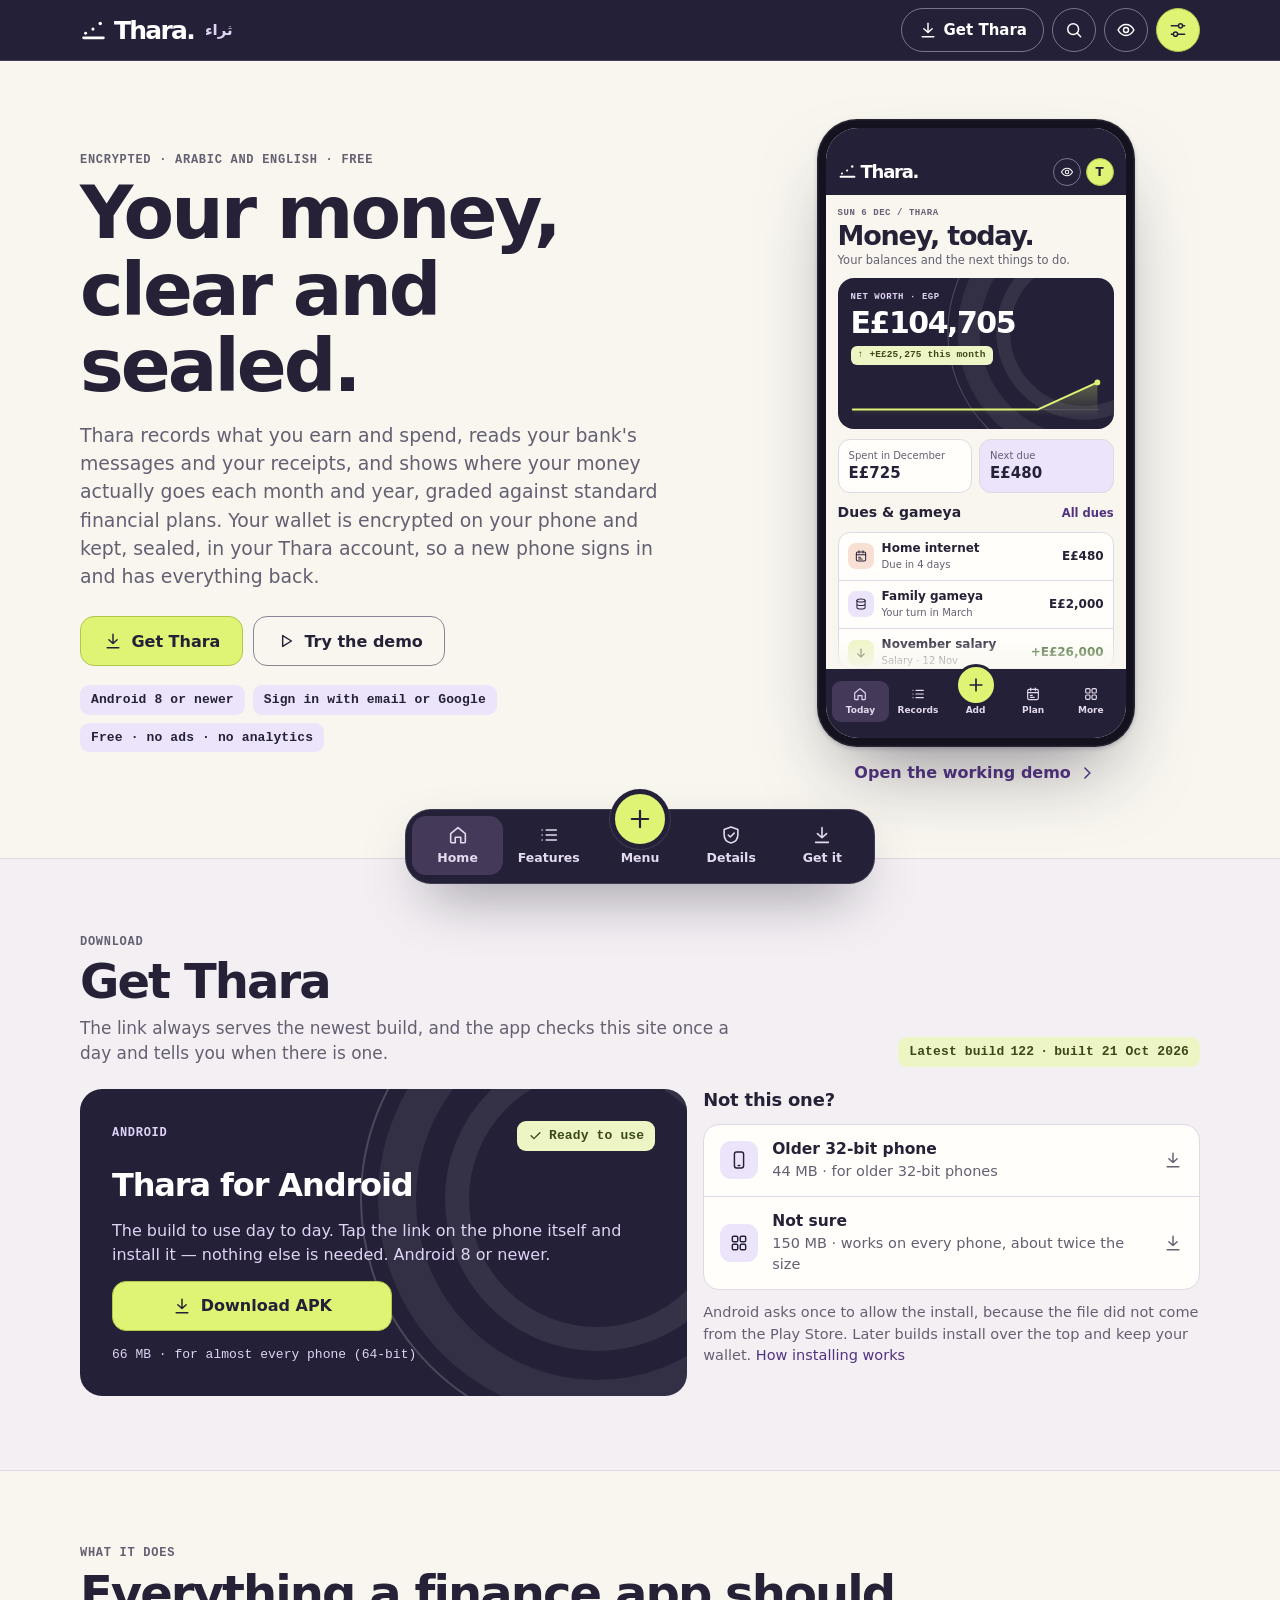
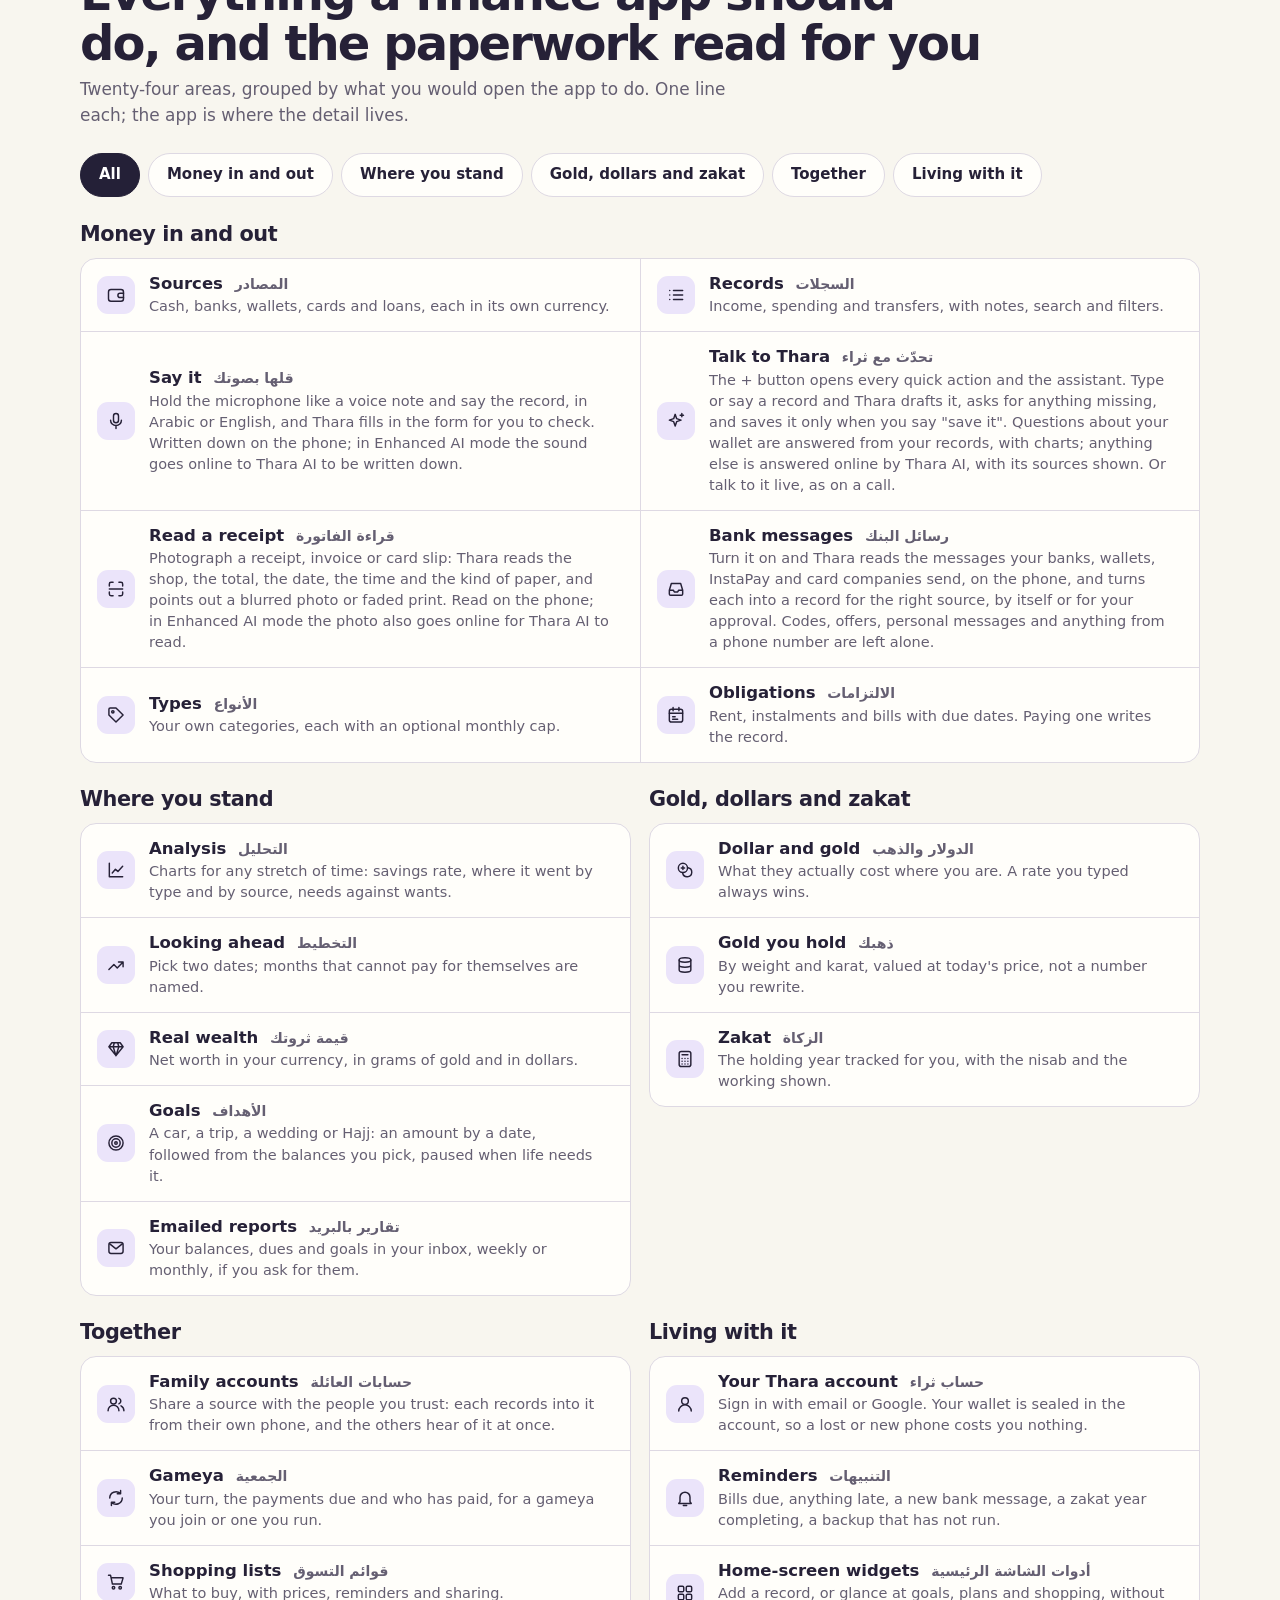
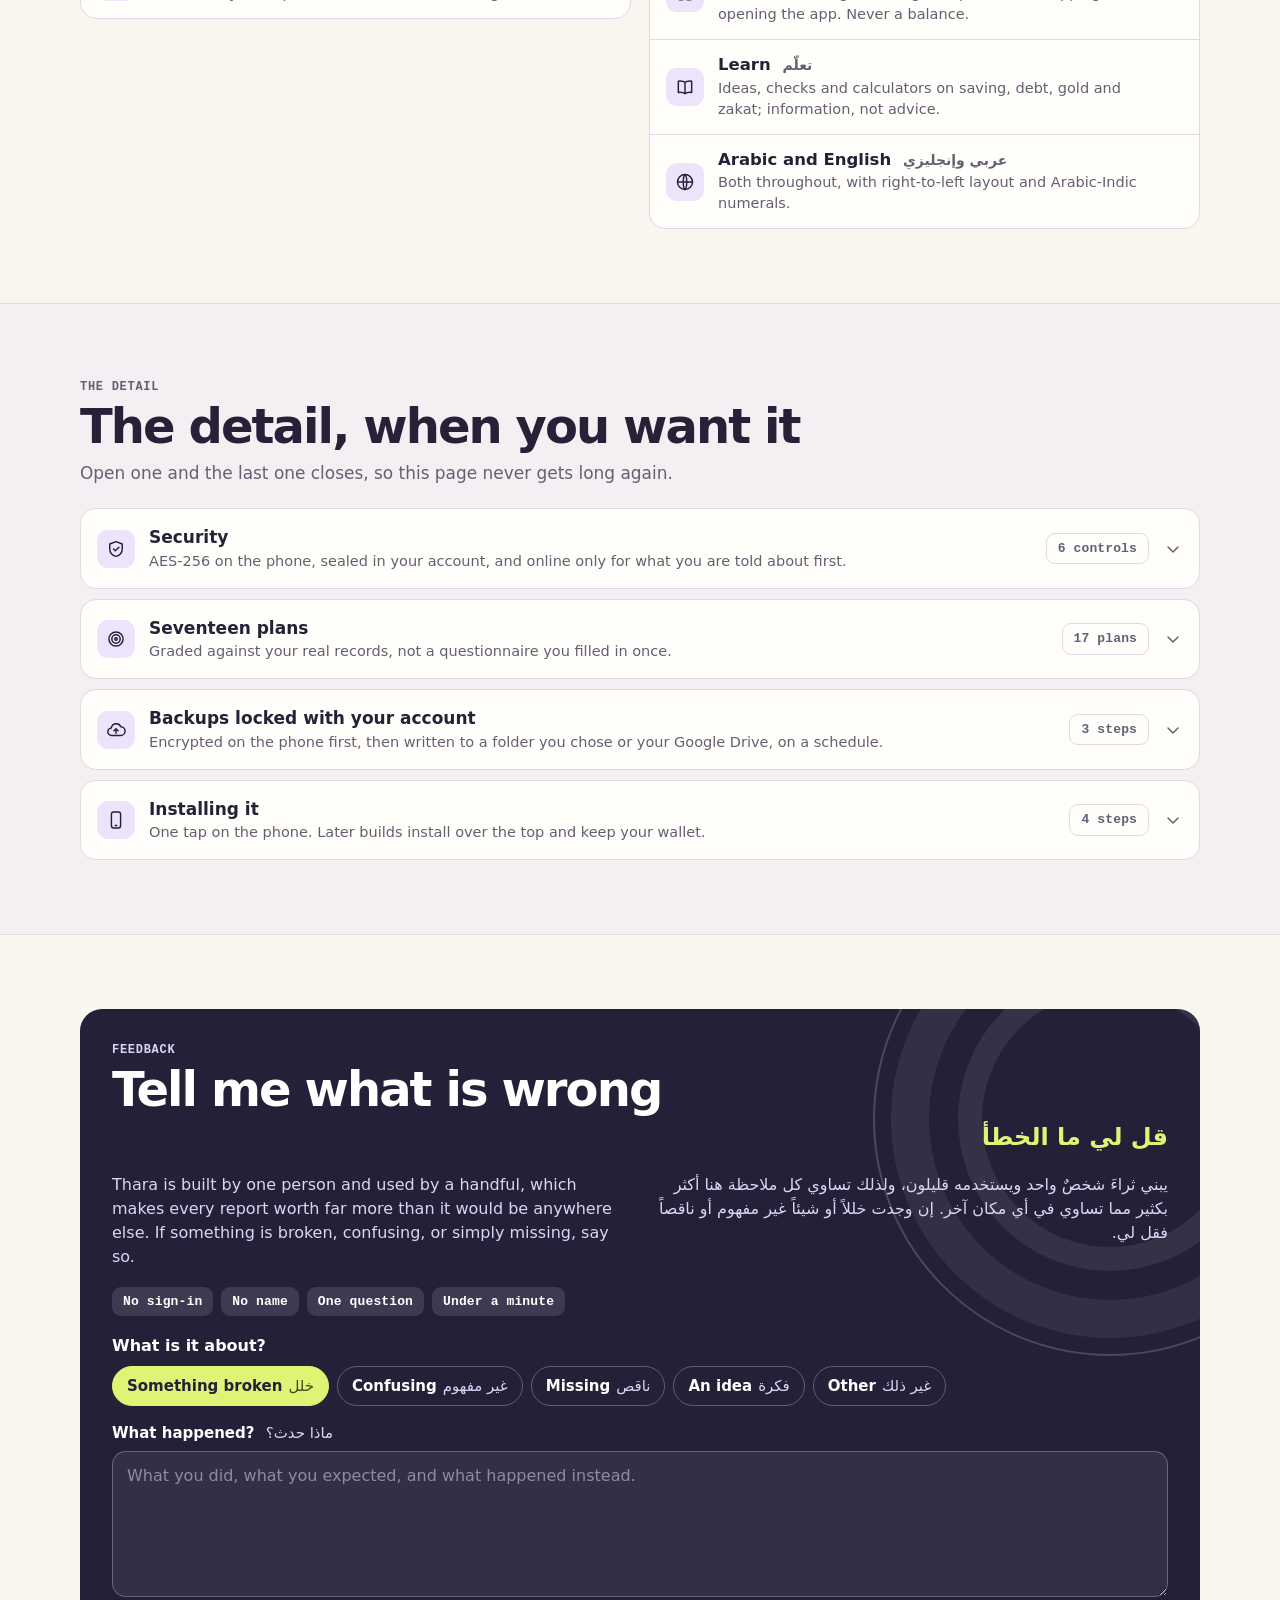
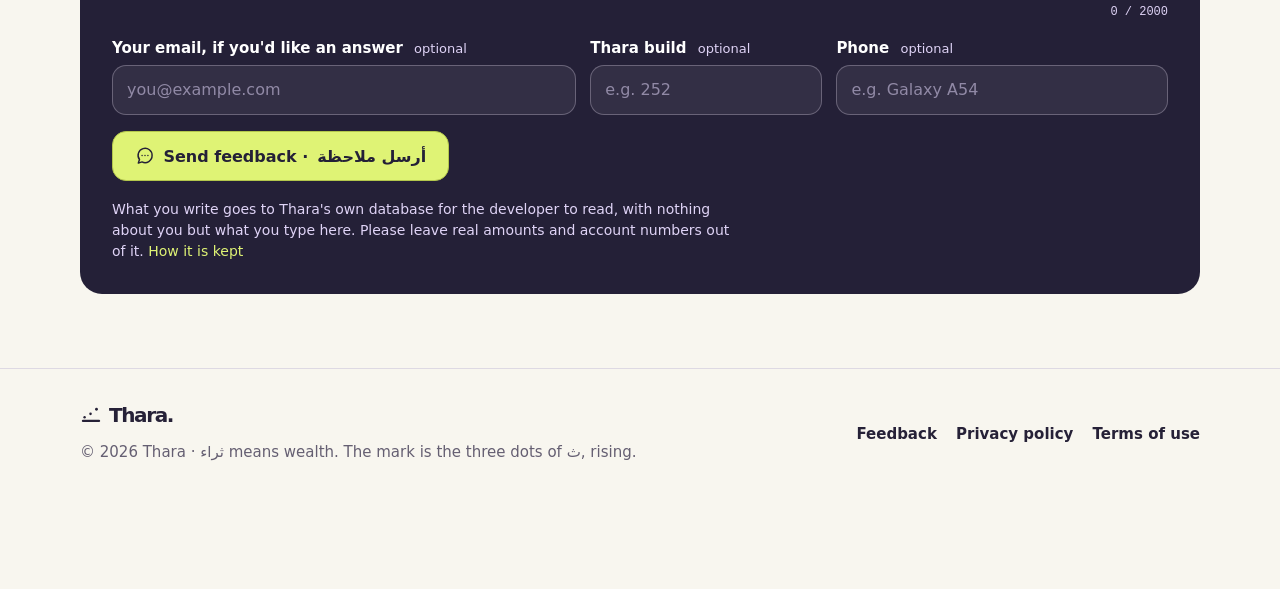
==== commit 200d6a56: "Feedback on the site itself, and the developer's inbox - The Feedback card's Google Form button beco" ====
--- a/index.html
+++ b/index.html
@@ -440,8 +440,46 @@
       <ul class="facts">
         <li class="tag">No sign-in</li><li class="tag">No name</li><li class="tag">One question</li><li class="tag">Under a minute</li>
       </ul>
-      <div><a class="btn lime" href="https://forms.gle/MkZcy2zSzj7bCAf68" target="_blank" rel="noopener"><svg class="i" aria-hidden="true"><use href="#i-chat"/></svg>Send feedback · <span lang="ar">أرسل ملاحظة</span></a></div>
-      <p class="small">The form is a Google Form, so what you write there is held by Google. It does not go through the app or your Thara account. Please leave real amounts and account numbers out of it.</p>
+      <form class="fb" id="fb-form" novalidate>
+        <fieldset class="fb-kinds">
+          <legend>What is it about?</legend>
+          <label><input type="radio" name="kind" value="broken" checked><span>Something broken <i lang="ar">خلل</i></span></label>
+          <label><input type="radio" name="kind" value="confusing"><span>Confusing <i lang="ar">غير مفهوم</i></span></label>
+          <label><input type="radio" name="kind" value="missing"><span>Missing <i lang="ar">ناقص</i></span></label>
+          <label><input type="radio" name="kind" value="idea"><span>An idea <i lang="ar">فكرة</i></span></label>
+          <label><input type="radio" name="kind" value="other"><span>Other <i lang="ar">غير ذلك</i></span></label>
+        </fieldset>
+        <label class="fb-field">
+          <span>What happened? <i lang="ar">ماذا حدث؟</i></span>
+          <textarea name="text" id="fb-text" rows="5" maxlength="2000" required dir="auto" placeholder="What you did, what you expected, and what happened instead."></textarea>
+          <small class="fb-count" id="fb-count" aria-live="off">0 / 2000</small>
+        </label>
+        <div class="fb-row">
+          <label class="fb-field">
+            <span>Your email, if you'd like an answer <em>optional</em></span>
+            <input type="email" name="contact" autocomplete="email" inputmode="email" dir="ltr" placeholder="you@example.com">
+          </label>
+          <label class="fb-field">
+            <span>Thara build <em>optional</em></span>
+            <input type="text" name="build" inputmode="numeric" pattern="[0-9]*" maxlength="6" dir="ltr" placeholder="e.g. 252">
+          </label>
+          <label class="fb-field">
+            <span>Phone <em>optional</em></span>
+            <input type="text" name="phone" maxlength="60" dir="auto" placeholder="e.g. Galaxy A54">
+          </label>
+        </div>
+        <!-- Only robots fill this in: it is hidden from people. -->
+        <div class="fb-trap" aria-hidden="true"><label>Leave this empty <input type="text" name="trap" tabindex="-1" autocomplete="off"></label></div>
+        <div class="fb-send">
+          <button class="btn lime" type="submit"><svg class="i" aria-hidden="true"><use href="#i-chat"/></svg>Send feedback · <span lang="ar">أرسل ملاحظة</span></button>
+          <p class="fb-status" id="fb-status" role="status" aria-live="polite"></p>
+        </div>
+      </form>
+      <div class="fb-done" id="fb-done" hidden>
+        <p><b>Thank you.</b> It is with the developer now. <span lang="ar">شكرًا، وصلت ملاحظتك.</span></p>
+        <button class="btn ghost" type="button" id="fb-again">Send another</button>
+      </div>
+      <p class="small">What you write goes to Thara's own database for the developer to read, with nothing about you but what you type here. Please leave real amounts and account numbers out of it. <a href="privacy.html#feedback">How it is kept</a></p>
     </div>
   </div>
 </section>
--- a/style.css
+++ b/style.css
@@ -528,6 +528,87 @@
 .ask .title-ar { font-size: 1.5rem; font-weight: 800; color: var(--lime); margin: 4px 0 0; }
 .ask .facts .tag { background: rgba(228, 218, 238, .14); color: var(--on-ink); }
 .ask .small { margin: 0; color: var(--on-ink-muted); font-size: 14px; max-width: 70ch; }
+.ask .small a { color: var(--lime); }
+
+/* The feedback form, on the ink card: fields as the app draws them on its
+   dark title bar, lime when chosen or in focus. */
+.fb { display: grid; gap: 16px; margin: 0; }
+.fb-kinds { border: 0; margin: 0; padding: 0; display: flex; flex-wrap: wrap; gap: 8px; }
+.fb-kinds legend { padding: 0; margin-bottom: 8px; font-weight: 700; color: var(--on-ink); }
+.fb-kinds label { position: relative; }
+.fb-kinds input { position: absolute; opacity: 0; inset: 0; margin: 0; cursor: pointer; }
+.fb-kinds span {
+  display: inline-flex; align-items: center; gap: 6px; min-height: 40px; padding: 0 14px;
+  border-radius: 999px; border: 1px solid rgba(228, 218, 238, .32); color: var(--on-ink);
+  font-weight: 650; font-size: 15px; transition: background var(--quick) var(--out), color var(--quick) var(--out);
+}
+.fb-kinds i { font-style: normal; color: var(--on-ink-muted); font-weight: 500; }
+.fb-kinds input:checked + span { background: var(--lime); border-color: var(--lime); color: var(--ink); }
+.fb-kinds input:checked + span i { color: var(--on-pale-lime); }
+.fb-kinds input:focus-visible + span { outline: 3px solid var(--lime); outline-offset: 2px; }
+.fb-field { display: grid; gap: 6px; position: relative; }
+.fb-field > span { font-weight: 700; color: var(--on-ink); font-size: 15px; }
+.fb-field > span i { font-style: normal; font-weight: 500; color: var(--on-ink-muted); margin-inline-start: 6px; }
+.fb-field > span em { font-style: normal; font-weight: 500; color: var(--on-ink-muted); font-size: 13px; margin-inline-start: 6px; }
+.fb textarea, .fb input[type="text"], .fb input[type="email"] {
+  width: 100%; box-sizing: border-box; font: inherit; font-size: 16px; color: var(--on-ink);
+  background: rgba(255, 255, 255, .07); border: 1px solid rgba(228, 218, 238, .3); border-radius: 14px;
+  padding: 12px 14px; transition: border-color var(--quick) var(--out), background var(--quick) var(--out);
+}
+.fb textarea { resize: vertical; min-height: 120px; line-height: 1.5; }
+.fb textarea::placeholder, .fb input::placeholder { color: rgba(223, 211, 246, .55); }
+.fb textarea:focus, .fb input:focus { outline: none; border-color: var(--lime); background: rgba(255, 255, 255, .1); box-shadow: 0 0 0 3px rgba(223, 243, 117, .25); }
+.fb [aria-invalid="true"] { border-color: #ff9d9d; }
+.fb-count { justify-self: end; color: var(--on-ink-muted); font-size: 12px; font-family: var(--mono); }
+.fb-row { display: grid; gap: 14px; }
+@media (min-width: 760px) { .fb-row { grid-template-columns: 1.4fr .7fr 1fr; } }
+.fb-trap { position: absolute; width: 1px; height: 1px; overflow: hidden; clip-path: inset(50%); white-space: nowrap; }
+.fb-send { display: flex; flex-wrap: wrap; align-items: center; gap: 12px 16px; }
+.fb-send .btn[disabled] { opacity: .6; cursor: progress; }
+.fb-status { margin: 0; color: var(--on-ink-muted); font-size: 14px; }
+.fb-status.bad { color: #ffb4a8; }
+.fb-done { display: grid; gap: 14px; justify-items: start; padding: 18px; border-radius: 18px; background: rgba(223, 243, 117, .12); border: 1px solid rgba(223, 243, 117, .4); }
+.fb-done p { margin: 0; color: var(--on-ink); }
+.fb-done .btn.ghost { color: var(--on-ink); border-color: rgba(228, 218, 238, .4); }
+
+/* The developer's feedback inbox (inbox.html). */
+.inbox { padding: 28px 0 64px; }
+.inbox h1 { margin: 6px 0 8px; font-size: clamp(2rem, 6vw, 3rem); }
+.in-signin { max-width: 520px; display: grid; gap: 12px; margin-top: 18px; }
+.in-signin .lead { margin: 0; color: var(--muted); }
+.in-form { display: grid; gap: 14px; padding: 20px; border-radius: 22px; background: var(--surface); border: 1px solid var(--line); box-shadow: var(--shade); }
+.in-field { display: grid; gap: 6px; }
+.in-field span { font-weight: 700; }
+.in-field input {
+  font: inherit; font-size: 16px; color: var(--text); background: var(--paper);
+  border: 1px solid var(--field-line); border-radius: 14px; padding: 12px 14px;
+}
+.in-field input:focus { outline: 3px solid var(--focus); outline-offset: 1px; }
+.in-send { display: flex; flex-wrap: wrap; align-items: center; gap: 10px 14px; }
+.in-status { margin: 0; color: var(--muted); font-size: 14px; }
+.in-status.bad { color: var(--error); }
+.in-main { margin-top: 18px; display: grid; gap: 16px; }
+.in-head { display: flex; flex-wrap: wrap; justify-content: space-between; align-items: flex-end; gap: 12px; }
+.in-who { margin: 0; color: var(--muted); }
+.in-acts { display: flex; flex-wrap: wrap; gap: 8px; }
+.in-tools { display: flex; flex-wrap: wrap; align-items: center; gap: 12px; }
+.in-tools .chips { margin: 0; }
+.in-tools .chip b { margin-inline-start: 6px; font-family: var(--mono); font-size: 13px; }
+.in-search { flex: 1 1 240px; margin: 0; }
+.in-list { list-style: none; margin: 0; padding: 0; display: grid; gap: 12px; }
+.in-item { padding: 16px 18px; border-radius: 20px; background: var(--surface); border: 1px solid var(--line); box-shadow: var(--shade); display: grid; gap: 10px; }
+.in-item.done { opacity: .78; }
+.in-top { display: flex; flex-wrap: wrap; align-items: center; gap: 8px; }
+.in-when { color: var(--muted); font-size: 14px; font-family: var(--mono); }
+.in-text { margin: 0; white-space: pre-wrap; overflow-wrap: anywhere; line-height: 1.55; }
+.in-meta { margin: 0; display: flex; flex-wrap: wrap; gap: 6px 16px; color: var(--muted); font-size: 14px; }
+.in-contact { display: inline-flex; align-items: center; gap: 6px; color: var(--purple); overflow-wrap: anywhere; }
+.in-contact .i { width: 16px; height: 16px; }
+.in-item-acts { display: flex; flex-wrap: wrap; gap: 8px; }
+.in-item-acts .btn { min-height: 38px; padding: 0 14px; font-size: 14px; }
+.in-del { color: var(--error); }
+.in-empty { margin: 8px 0; color: var(--muted); }
+.in-more { justify-self: start; }
 
 /* footer */
 footer { padding: 2.2rem 0 1.6rem; border-top: 1px solid var(--line); color: var(--muted); font-size: 15px; }
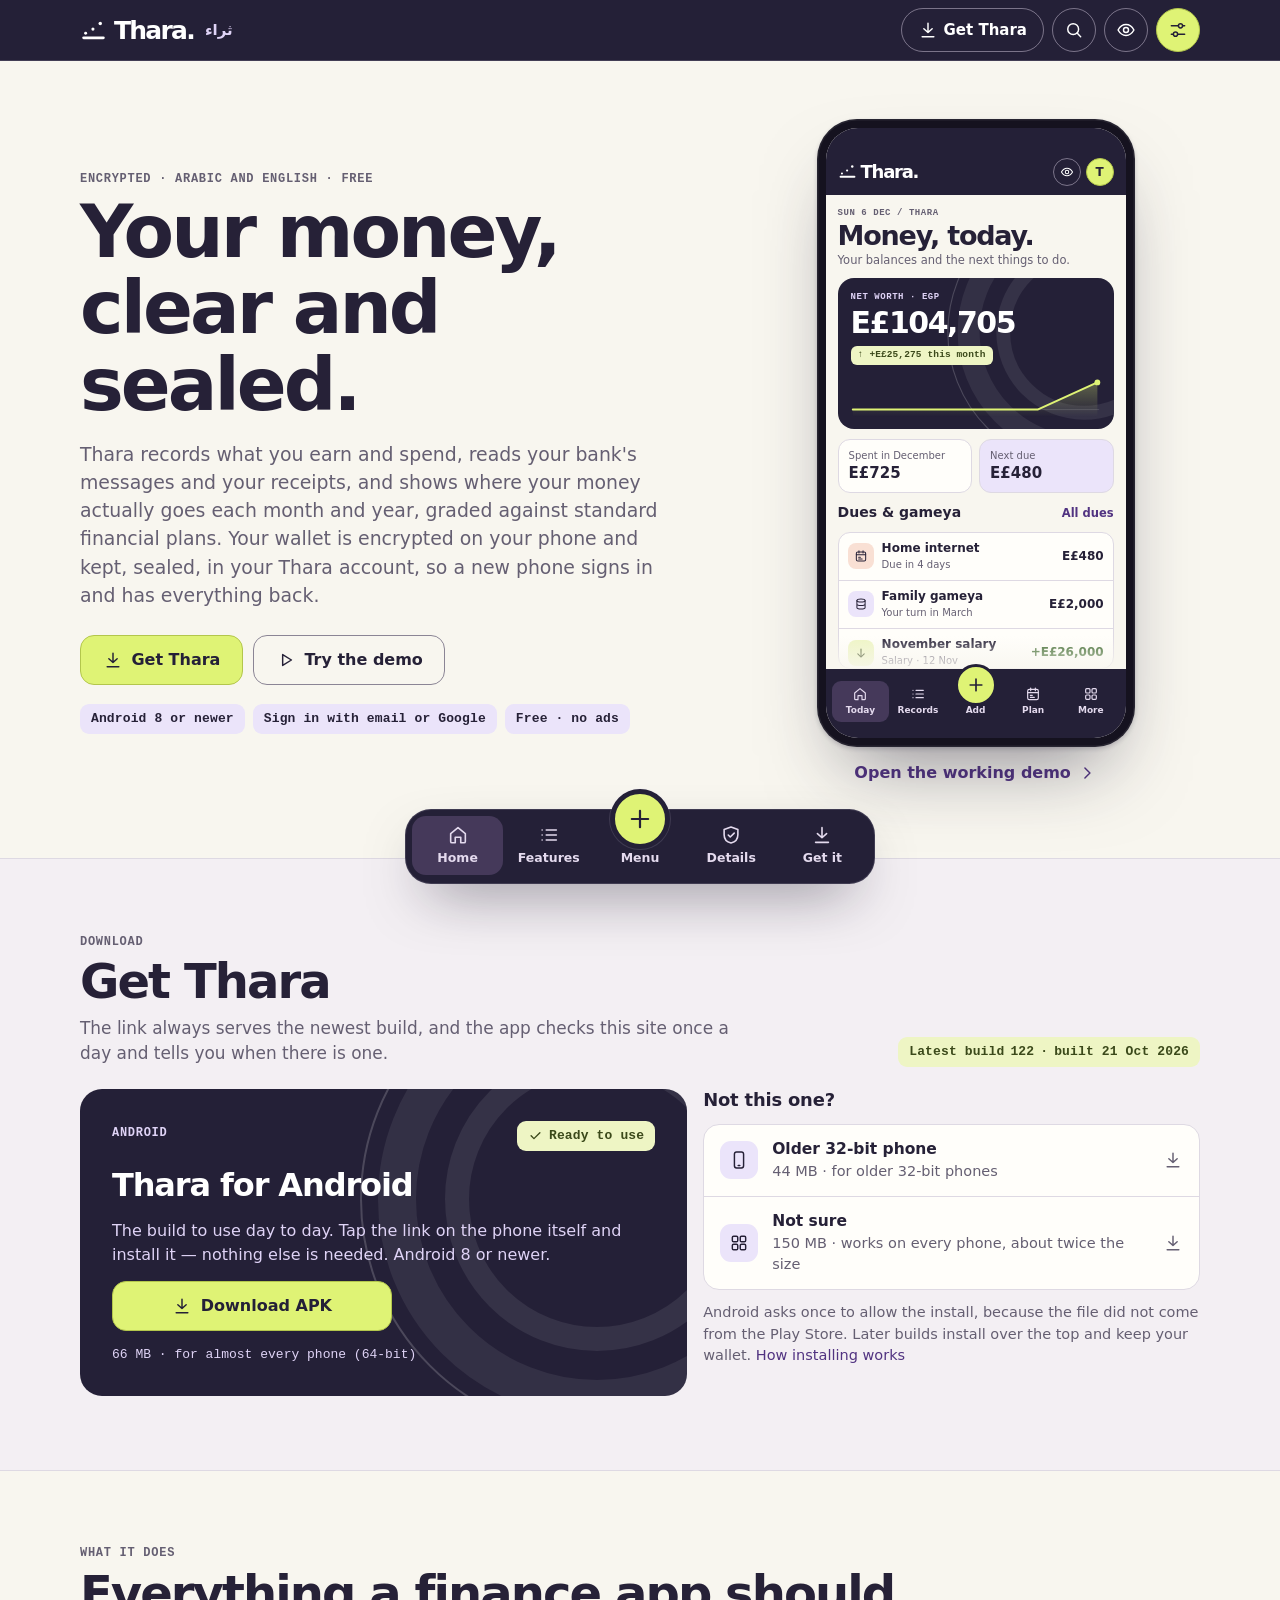
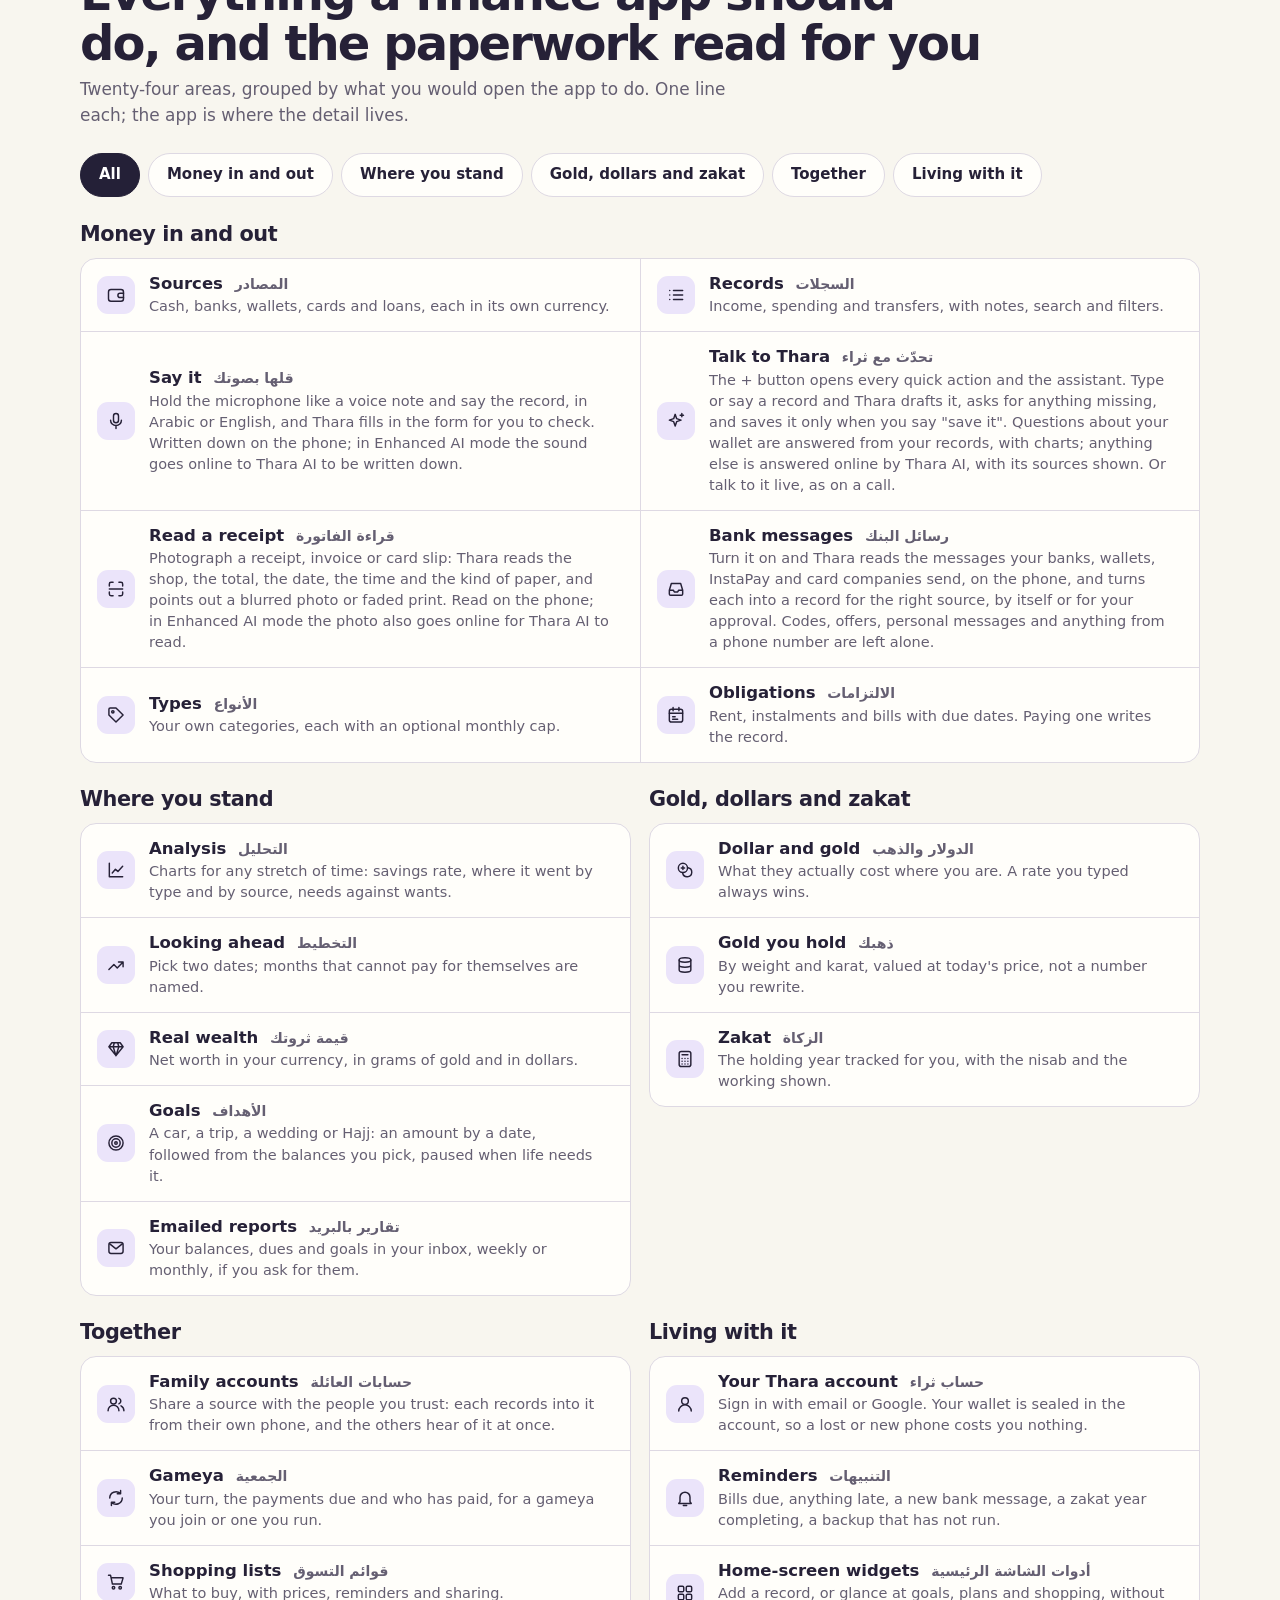
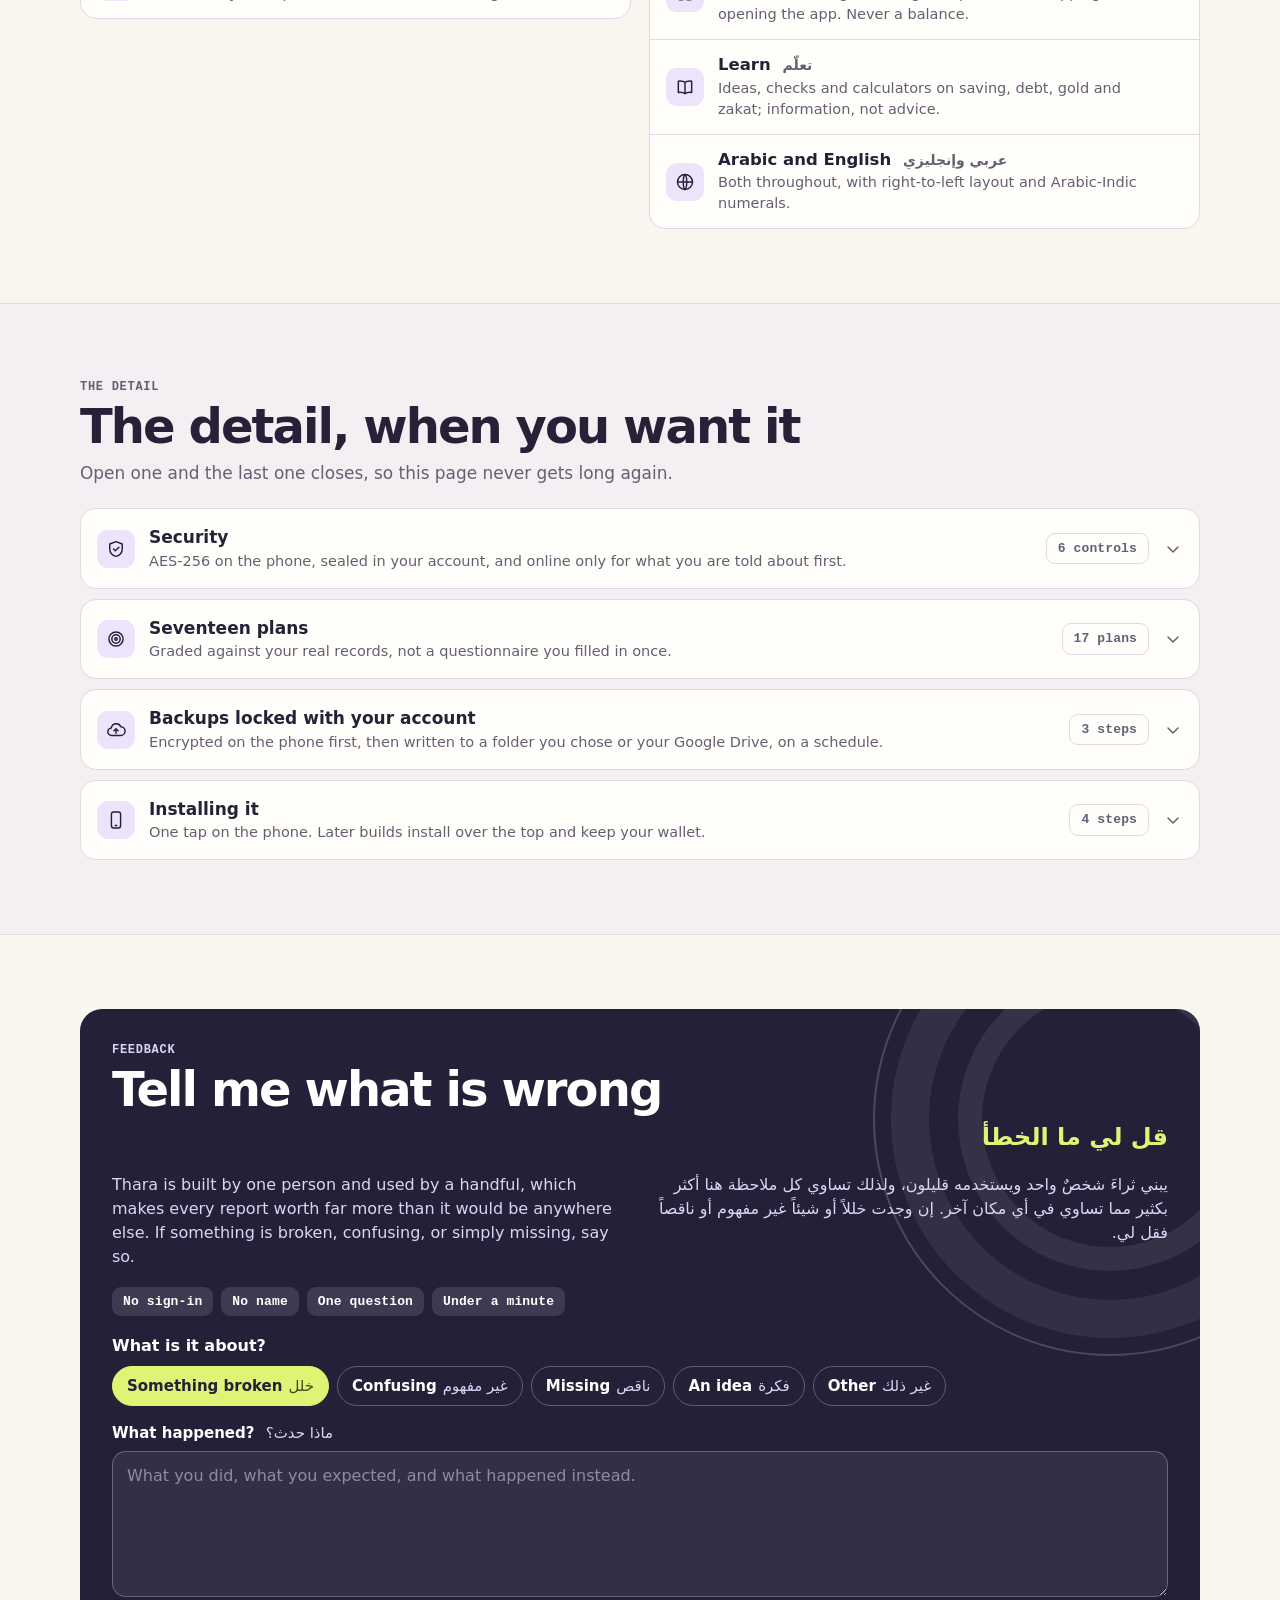
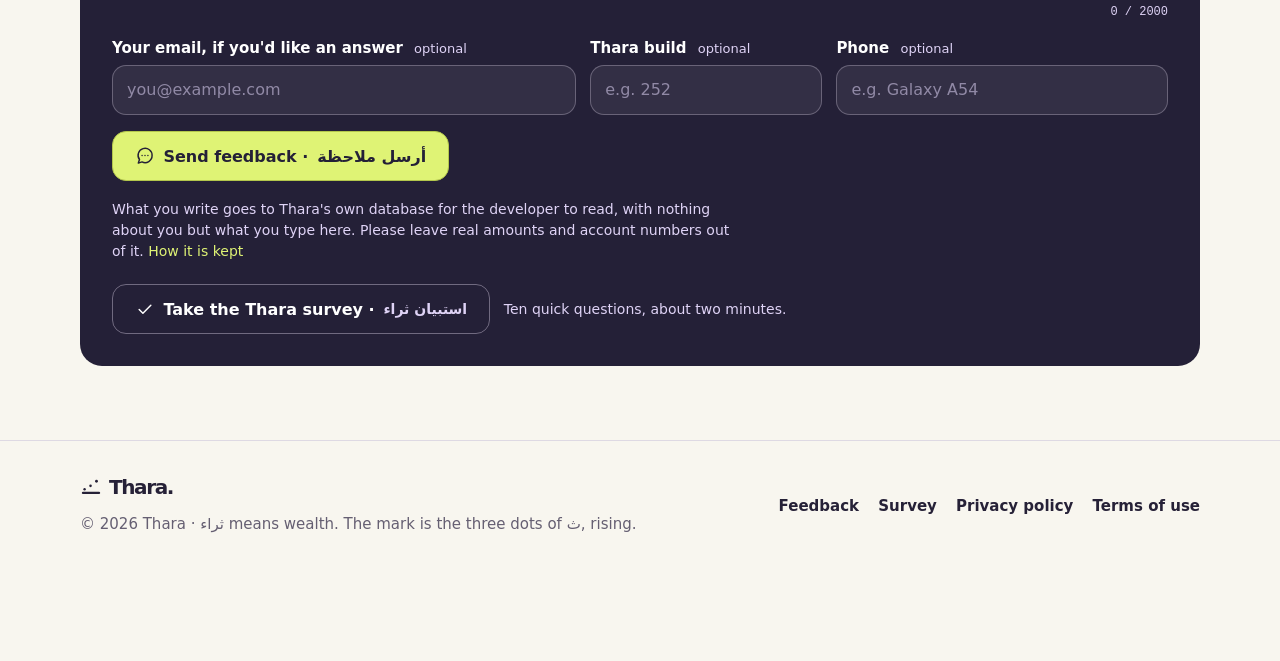
==== commit f7a20f53: "The Thara survey, a download count, and the developer page's totals - survey.html: ten questions in " ====
--- a/index.html
+++ b/index.html
@@ -130,7 +130,7 @@
       <ul class="facts">
         <li class="tag violet">Android 8 or newer</li>
         <li class="tag violet">Sign in with email or Google</li>
-        <li class="tag violet">Free · no ads · no analytics</li>
+        <li class="tag violet">Free · no ads</li>
       </ul>
     </div>
 
@@ -480,6 +480,10 @@
         <button class="btn ghost" type="button" id="fb-again">Send another</button>
       </div>
       <p class="small">What you write goes to Thara's own database for the developer to read, with nothing about you but what you type here. Please leave real amounts and account numbers out of it. <a href="privacy.html#feedback">How it is kept</a></p>
+      <div class="survey-cta">
+        <a class="btn ghost" href="survey.html"><svg class="i" aria-hidden="true"><use href="#i-check"/></svg>Take the Thara survey · <span lang="ar">استبيان ثراء</span></a>
+        <span>Ten quick questions, about two minutes.</span>
+      </div>
     </div>
   </div>
 </section>
@@ -494,6 +498,7 @@
     </div>
     <nav aria-label="Pages">
       <a href="#feedback">Feedback</a>
+      <a href="survey.html">Survey</a>
       <a href="privacy.html">Privacy policy</a>
       <a href="terms.html">Terms of use</a>
     </nav>
@@ -556,6 +561,7 @@
         <a class="place" href="#backup" data-go="backup"><span class="tile"><svg class="i" aria-hidden="true"><use href="#i-backup"/></svg></span>Backups</a>
         <a class="place" href="#install" data-go="install"><span class="tile"><svg class="i" aria-hidden="true"><use href="#i-phone"/></svg></span>Installing</a>
         <a class="place" href="#feedback" data-go="feedback"><span class="tile"><svg class="i" aria-hidden="true"><use href="#i-chat"/></svg></span>Feedback</a>
+        <a class="place" href="survey.html"><span class="tile"><svg class="i" aria-hidden="true"><use href="#i-check"/></svg></span>Survey</a>
       </div>
       <h3 class="group-title">Read</h3>
       <div class="list">
--- a/style.css
+++ b/style.css
@@ -34,6 +34,7 @@
   --error: #a33b3c;
   --field-line: #8b8595;
   --bar-fill: #7350a6;
+  --chart-bar: #7350a6; /* validated for charts: lightness band and contrast vs surface */
   --income-text: #366326;
   --on-peach: #7f3418;
   --focus: #513381;
@@ -69,6 +70,7 @@
     --error: #ffb2b6;
     --field-line: #8f82a1;
     --bar-fill: #b294ea;
+    --chart-bar: #9b7dd6;
     --income-text: #cfe27a;
     --on-peach: #ffd6c4;
     --focus: #dff375;
@@ -93,6 +95,7 @@
   --error: #ffb2b6;
   --field-line: #8f82a1;
   --bar-fill: #b294ea;
+  --chart-bar: #9b7dd6;
   --income-text: #cfe27a;
   --on-peach: #ffd6c4;
   --focus: #dff375;
@@ -827,3 +830,94 @@
   animation-duration: 1ms !important; animation-iteration-count: 1 !important; transition-duration: 1ms !important; transition-delay: 0ms !important;
 }
 :root[data-motion="off"] { scroll-behavior: auto; }
+
+/* The survey (survey.html): one card per question, answers as chips. */
+.survey { padding: 28px 0 64px; }
+.survey h1 { margin: 6px 0 2px; font-size: clamp(2rem, 6vw, 3.2rem); }
+.survey .title-ar { margin: 0 0 12px; font-size: 1.4rem; font-weight: 800; color: var(--purple); }
+.survey .lead { margin: 0 0 8px; color: var(--muted); max-width: 70ch; }
+.sv-before { margin: 12px 0 0; padding: 12px 14px; border-radius: 14px; background: var(--pale-lime); color: var(--on-pale-lime); max-width: 70ch; }
+.sv { display: grid; gap: 14px; margin-top: 22px; max-width: 820px; }
+.sv-q { margin: 0; padding: 18px; border: 1px solid var(--line); border-radius: 20px; background: var(--surface); box-shadow: var(--shade); display: grid; gap: 12px; min-width: 0; }
+.sv-q[hidden] { display: none; }
+.sv-q legend { padding: 0; display: grid; gap: 2px; float: left; width: 100%; margin-bottom: 10px; }
+.sv-q legend b { font-size: 17px; }
+.sv-q legend span[lang="ar"] { color: var(--muted); font-weight: 600; }
+.sv-q legend small { color: var(--muted); font-size: 13px; }
+.sv-q.missing { border-color: var(--error); box-shadow: 0 0 0 2px color-mix(in srgb, var(--error) 30%, transparent); }
+.sv-opts { display: flex; flex-wrap: wrap; gap: 8px; clear: both; }
+.sv-opts label { position: relative; }
+.sv-opts input { position: absolute; opacity: 0; inset: 0; margin: 0; cursor: pointer; }
+.sv-opts span {
+  display: inline-flex; flex-wrap: wrap; align-items: center; gap: 4px 8px; min-height: 42px; padding: 8px 14px;
+  border-radius: 16px; border: 1px solid var(--field-line); background: var(--paper); font-weight: 650; font-size: 15px;
+  transition: background var(--quick) var(--out), color var(--quick) var(--out), border-color var(--quick) var(--out);
+}
+.sv-opts i { font-style: normal; font-weight: 500; color: var(--muted); }
+.sv-opts input:checked + span { background: var(--chosen); border-color: var(--chosen-edge); color: var(--on-chosen); }
+.sv-opts input:checked + span i { color: inherit; opacity: .8; }
+.sv-opts input:focus-visible + span { outline: 3px solid var(--focus); outline-offset: 2px; }
+.sv-q textarea, .sv-note input {
+  width: 100%; box-sizing: border-box; font: inherit; font-size: 16px; color: var(--text); background: var(--paper);
+  border: 1px solid var(--field-line); border-radius: 14px; padding: 12px 14px; clear: both;
+}
+.sv-q textarea { resize: vertical; min-height: 96px; line-height: 1.5; }
+.sv-q textarea:focus, .sv-note input:focus { outline: 3px solid var(--focus); outline-offset: 1px; }
+.sv-note { display: grid; gap: 6px; }
+.sv-note > span { font-weight: 650; font-size: 15px; }
+.sv-note em, .sv-note i { font-style: normal; font-weight: 500; color: var(--muted); }
+.sv-send { display: flex; flex-wrap: wrap; align-items: center; gap: 10px 14px; }
+.sv-status { margin: 0; color: var(--muted); font-size: 14px; }
+.sv-status.bad { color: var(--error); }
+.sv-small { margin: 0; color: var(--muted); font-size: 14px; max-width: 70ch; }
+.sv-done { margin-top: 22px; padding: 24px; border-radius: 22px; background: var(--surface); border: 1px solid var(--line); box-shadow: var(--shade); max-width: 640px; display: grid; gap: 10px; justify-items: start; }
+.sv-done h2 { margin: 0; }
+.sv-done p { margin: 0; }
+
+/* The survey link on the home page's feedback card. */
+.ask .survey-cta { display: flex; flex-wrap: wrap; align-items: center; gap: 10px 14px; padding-top: 4px; }
+.ask .survey-cta .btn.ghost { color: var(--on-ink); border-color: rgba(228, 218, 238, .4); }
+.ask .survey-cta span { color: var(--on-ink-muted); font-size: 14px; }
+
+/* The developer page's views: Feedback, Downloads, Survey. */
+.in-views { margin: 0; }
+.in-view[hidden] { display: none; }
+.in-hero { display: flex; flex-wrap: wrap; align-items: baseline; gap: 6px 14px; }
+.in-hero b { font-size: clamp(2.6rem, 9vw, 4rem); font-weight: 900; letter-spacing: -.04em; line-height: 1; }
+.in-hero span { color: var(--muted); }
+.in-card { padding: 18px; border-radius: 20px; background: var(--surface); border: 1px solid var(--line); box-shadow: var(--shade); display: grid; gap: 12px; }
+.in-card h2, .in-card h3 { margin: 0; font-size: 17px; }
+.in-card .in-sub { margin: 0; color: var(--muted); font-size: 14px; }
+.in-grid { display: grid; gap: 14px; }
+@media (min-width: 860px) { .in-grid.two { grid-template-columns: 1fr 1fr; } }
+
+/* Horizontal bars: one hue (magnitude), the value in text ink beside it. */
+.hbars { list-style: none; margin: 0; padding: 0; display: grid; gap: 8px; }
+.hbar { display: grid; grid-template-columns: minmax(120px, 38%) 1fr auto; align-items: center; gap: 10px; font-size: 14px; }
+.hbar .lbl { overflow-wrap: anywhere; }
+.hbar .track { height: 12px; border-radius: 4px; background: color-mix(in srgb, var(--line) 55%, transparent); overflow: hidden; }
+.hbar .fill { display: block; height: 100%; width: var(--w, 0%); background: var(--chart-bar); border-radius: 0 4px 4px 0; }
+.hbar .val { font-family: var(--mono); font-size: 13px; color: var(--muted); white-space: nowrap; }
+
+/* Downloads a day: one series of columns, rounded at the data end,
+   anchored to the baseline, 2px apart; hover or focus shows the value. */
+.cols { position: relative; display: grid; grid-auto-flow: column; grid-auto-columns: 1fr; gap: 2px; align-items: end; height: 140px; padding-top: 18px; border-bottom: 1px solid var(--line); }
+.col { position: relative; height: 100%; display: flex; align-items: flex-end; outline: none; }
+.col i { display: block; width: 100%; height: var(--h, 0%); min-height: 1px; background: var(--chart-bar); border-radius: 4px 4px 0 0; }
+.col.zero i { background: var(--line); }
+.col:hover i, .col:focus-visible i { filter: brightness(1.15); }
+.col::after {
+  content: attr(data-tip); position: absolute; bottom: calc(var(--h, 0%) + 6px); left: 50%; transform: translateX(-50%);
+  white-space: nowrap; padding: 4px 8px; border-radius: 8px; background: var(--ink); color: #fff; font-size: 12px;
+  opacity: 0; pointer-events: none; transition: opacity var(--quick) var(--out); z-index: 2;
+}
+.col:hover::after, .col:focus-visible::after { opacity: 1; }
+.cols-axis { display: flex; justify-content: space-between; color: var(--muted); font-size: 12px; font-family: var(--mono); }
+.in-table { font-size: 14px; }
+.in-table summary { cursor: pointer; color: var(--muted); }
+.in-table table { border-collapse: collapse; margin-top: 8px; }
+.in-table td, .in-table th { padding: 3px 12px 3px 0; text-align: start; font-family: var(--mono); font-size: 13px; }
+.in-notes { list-style: none; margin: 0; padding: 0; display: grid; gap: 10px; }
+.in-note { padding: 12px 14px; border-radius: 16px; background: var(--paper); border: 1px solid var(--line); display: grid; gap: 6px; }
+.in-note p { margin: 0; white-space: pre-wrap; overflow-wrap: anywhere; }
+.in-note .k { color: var(--muted); font-size: 12px; font-weight: 700; text-transform: uppercase; letter-spacing: .04em; }
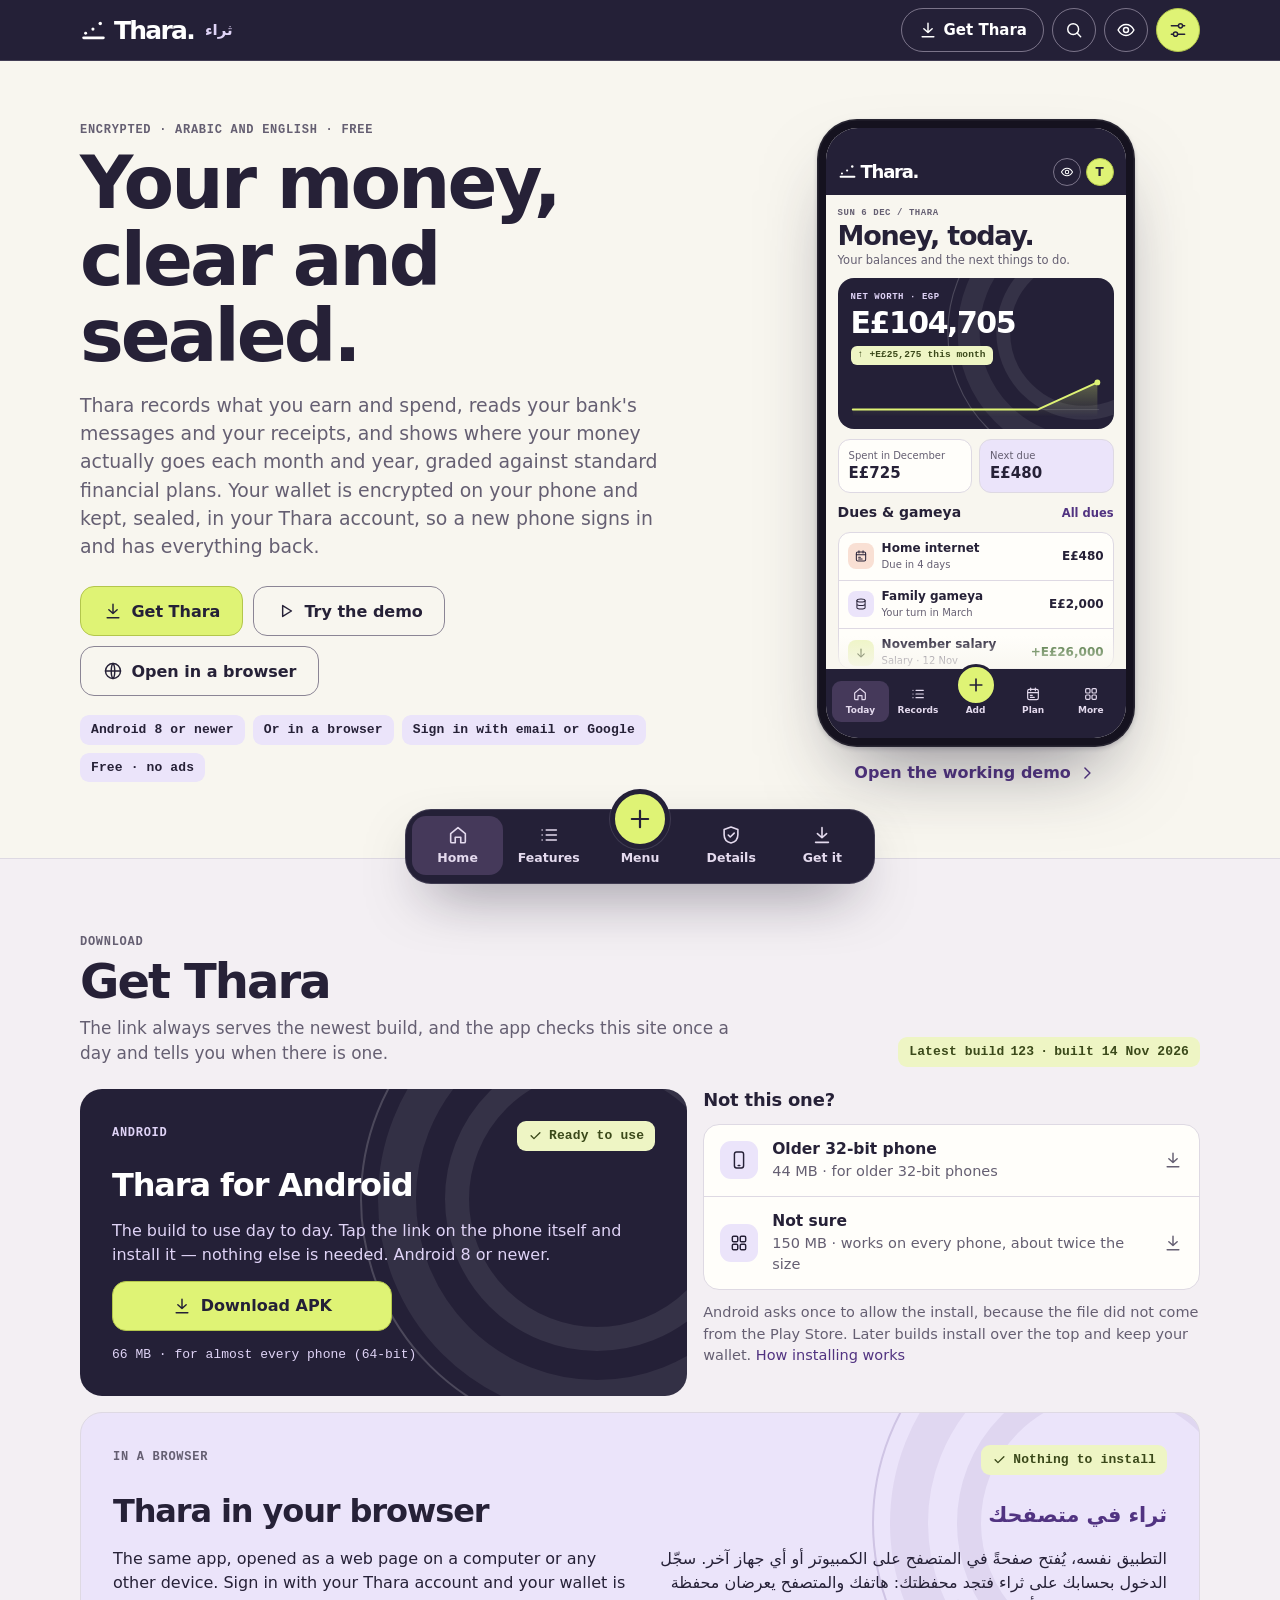
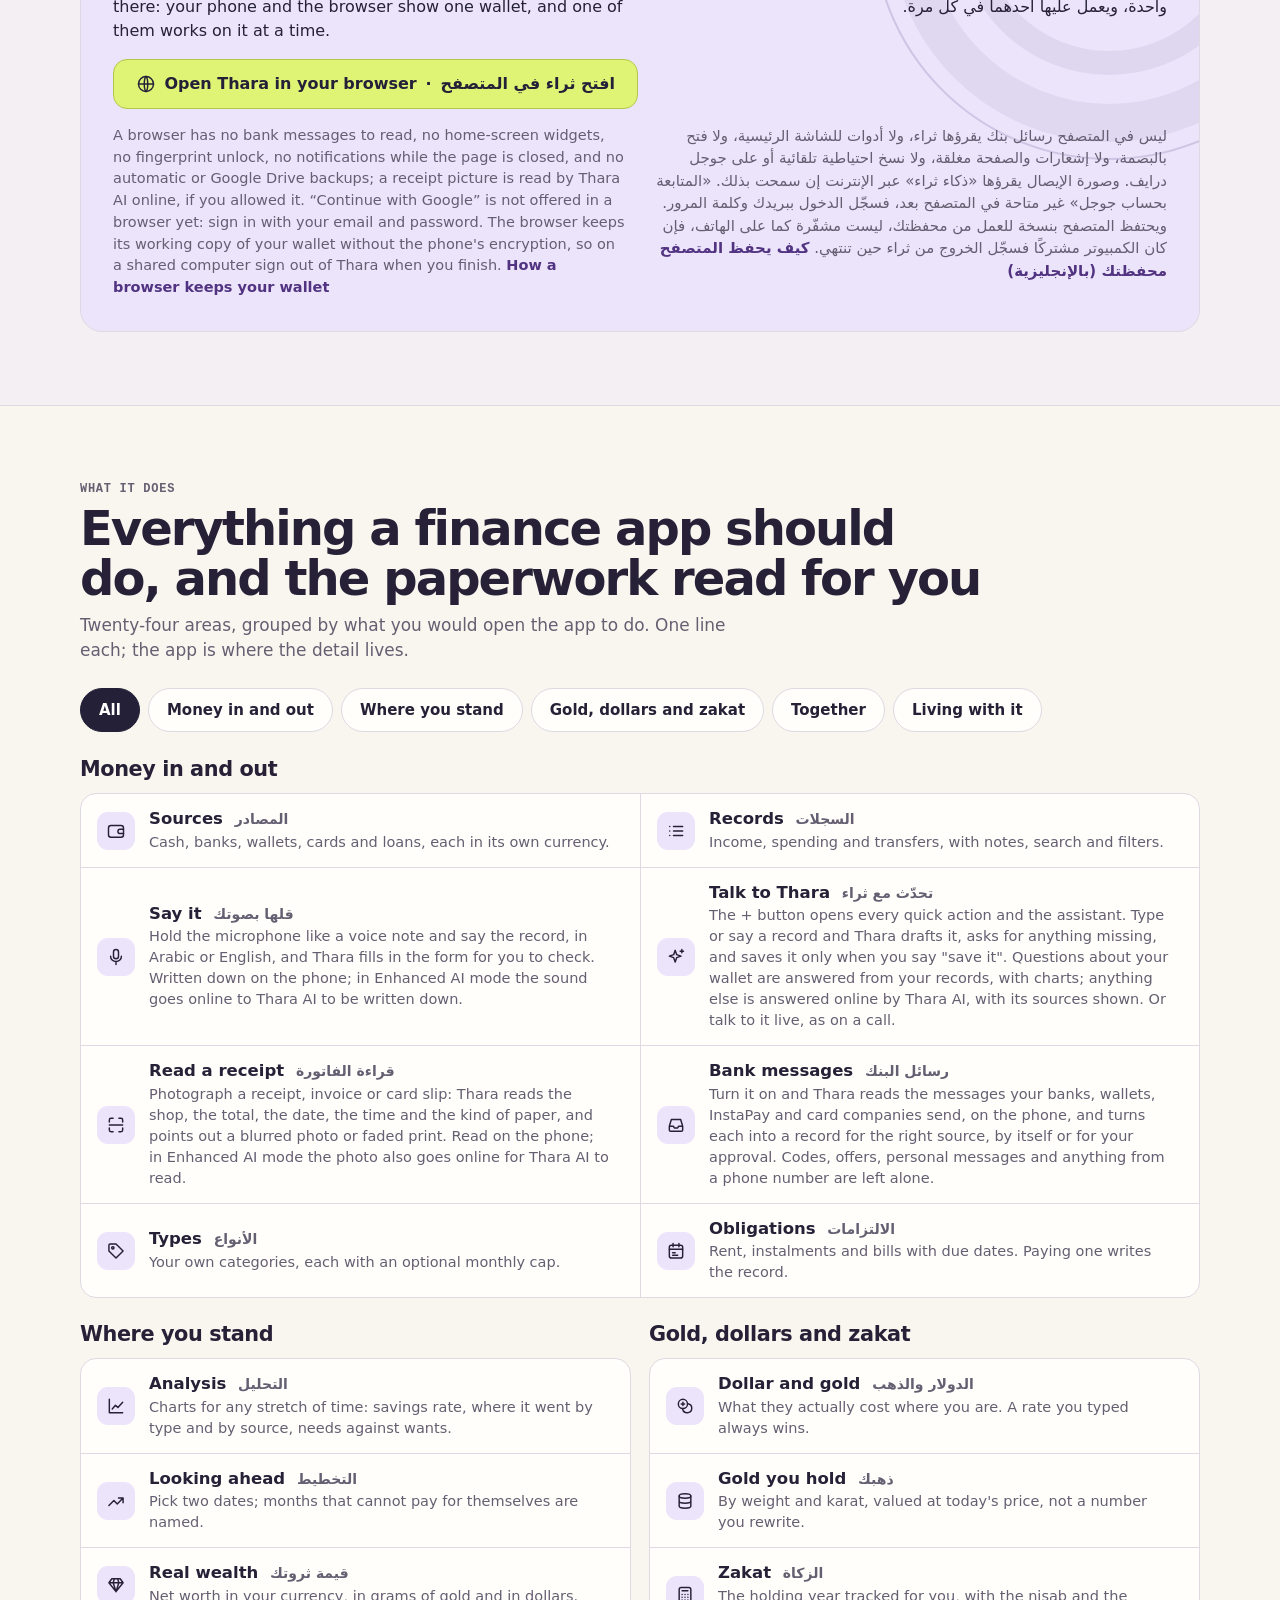
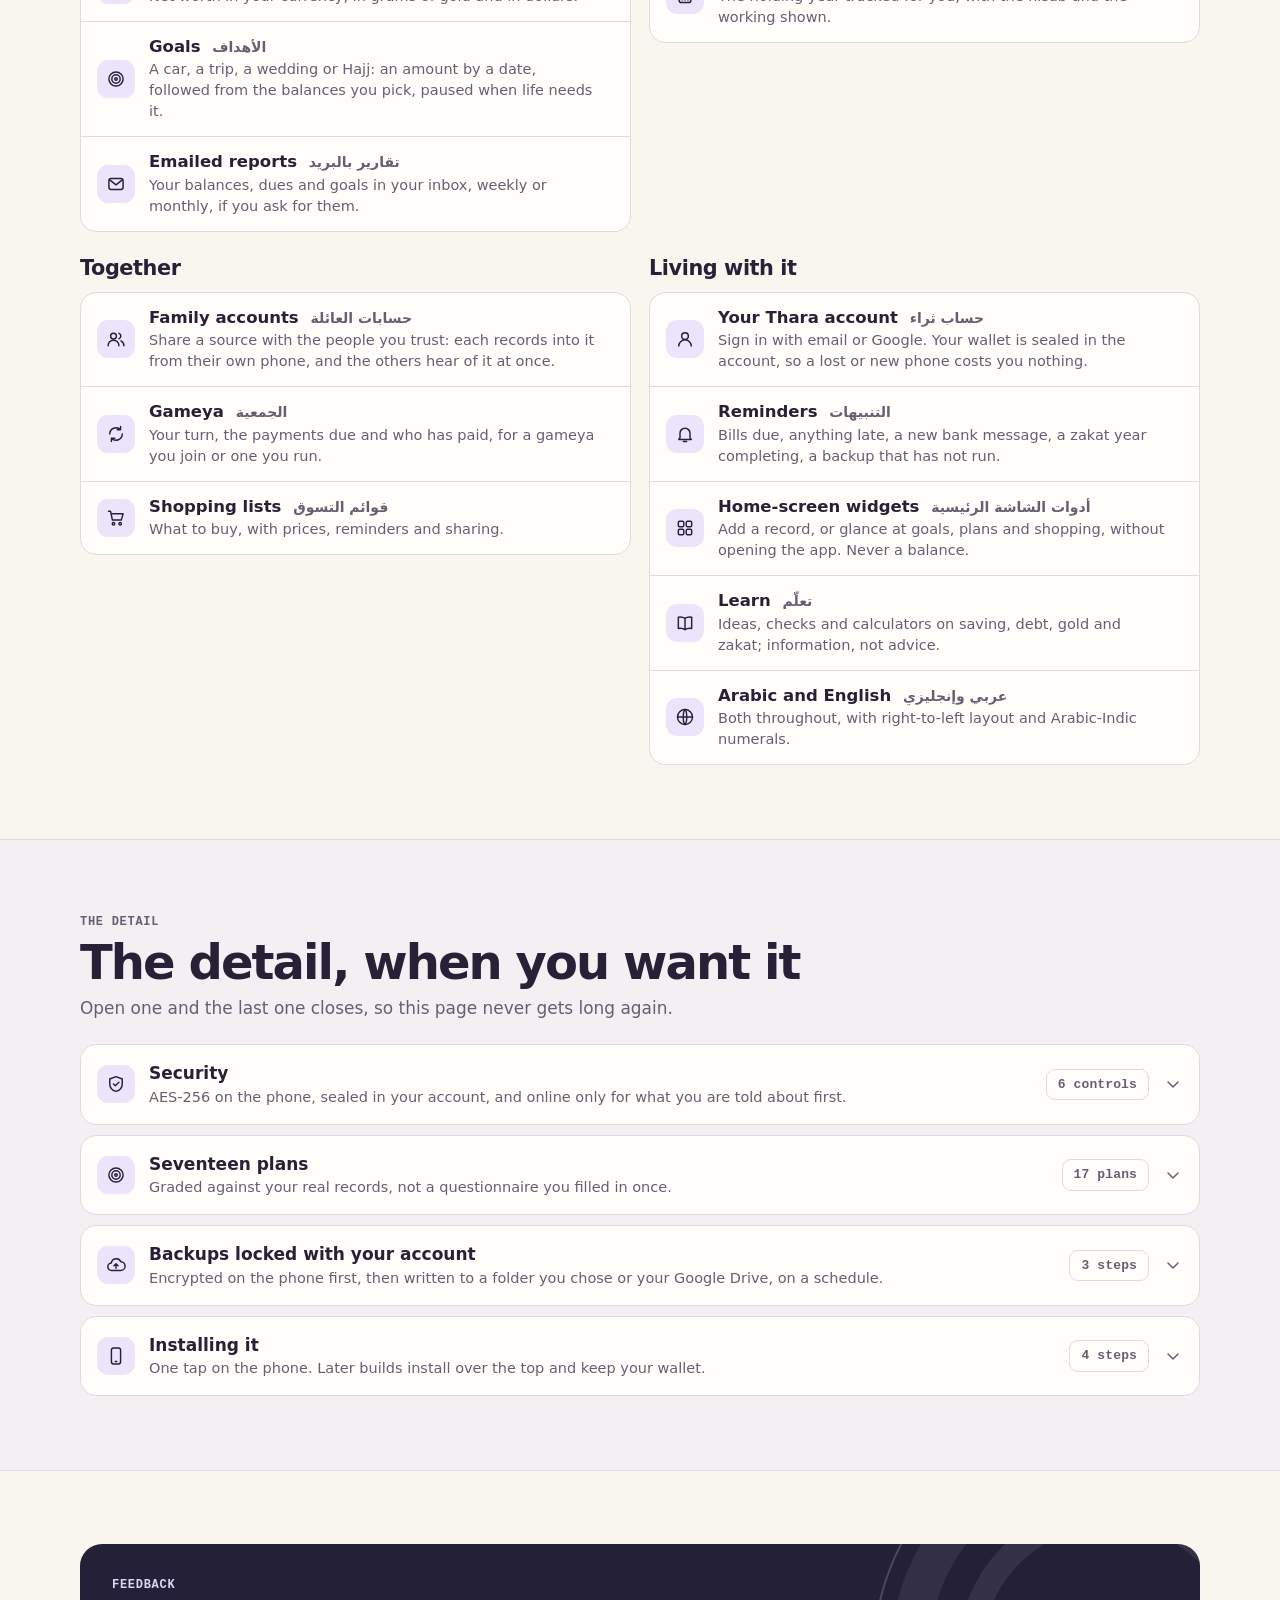
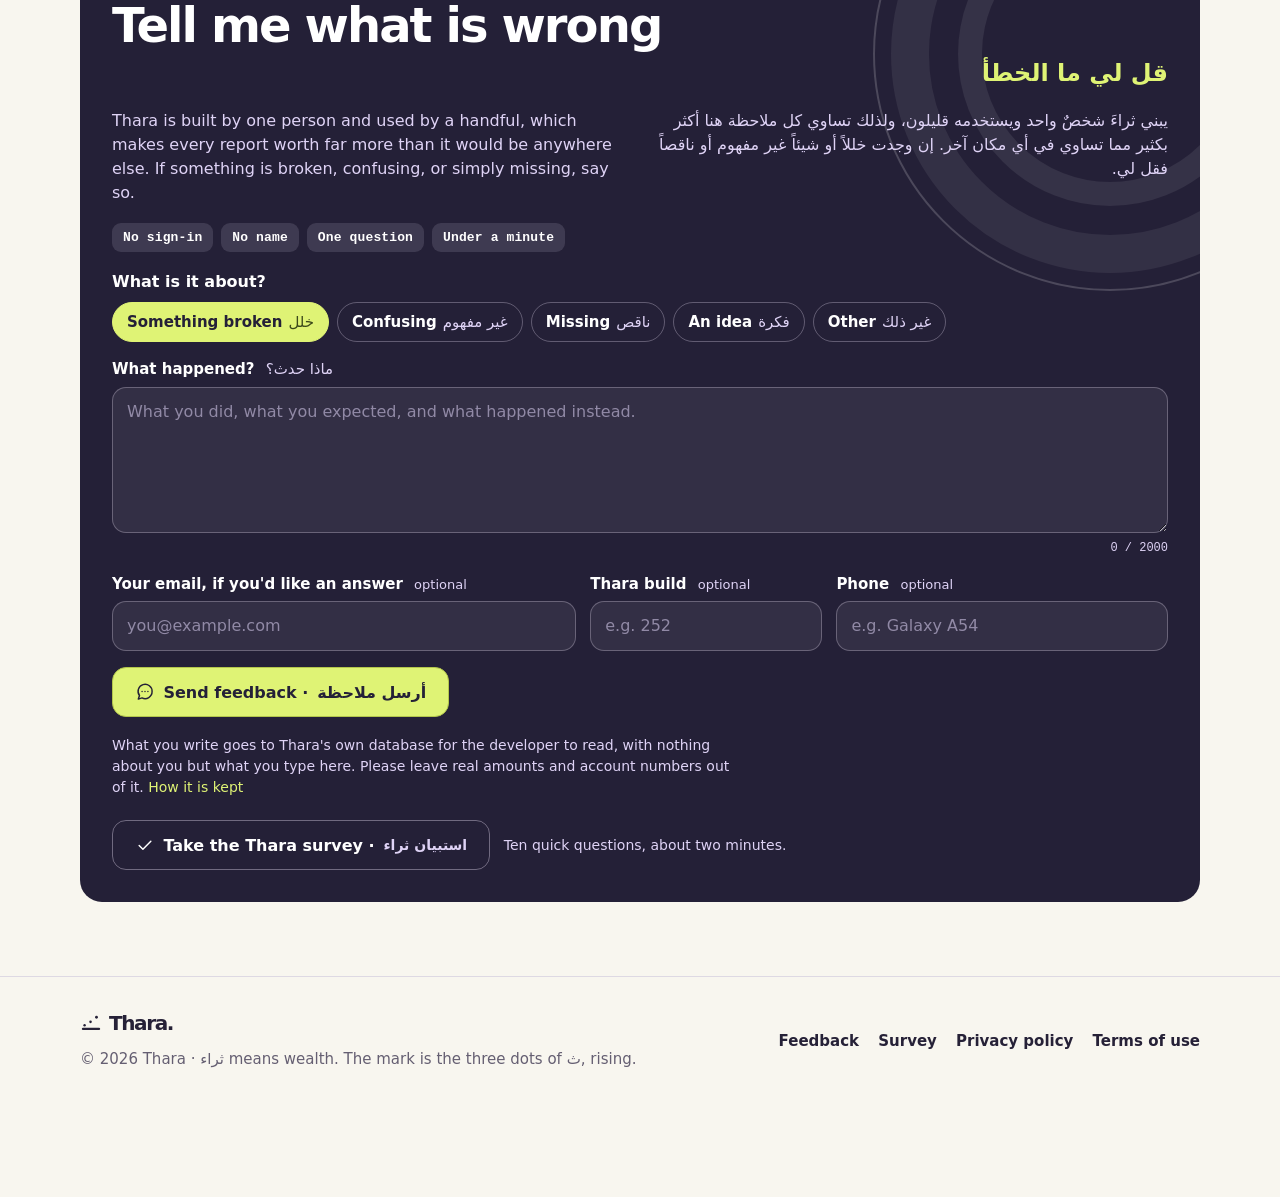
==== commit 475c8fe1: "The web version: a way in on the home page, and its section in the privacy policy Thara in a browser" ====
--- a/index.html
+++ b/index.html
@@ -5,7 +5,7 @@
 <meta name="viewport" content="width=device-width, initial-scale=1, viewport-fit=cover">
 <meta name="google-site-verification" content="9XWMD6QEMEXP8aq0Bn7HitkUXd0PHs_-tav6fFnA7BY" />
 <title>Thara · Personal finance</title>
-<meta name="description" content="Thara (ثراء) is a free personal finance app for Android, in Arabic and English. It reads your bank messages and receipts, keeps your wallet encrypted on your phone and sealed in your Thara account, and shows where your money goes.">
+<meta name="description" content="Thara (ثراء) is a free personal finance app for Android, also opened in a web browser, in Arabic and English. It reads your bank messages and receipts, keeps your wallet encrypted on your phone and sealed in your Thara account, and shows where your money goes.">
 <meta name="theme-color" content="#242037">
 <link rel="icon" href="icon.svg" type="image/svg+xml">
 <script>
@@ -126,9 +126,11 @@
       <div class="cta">
         <a class="btn lime" href="#get"><svg class="i" aria-hidden="true"><use href="#i-download"/></svg>Get Thara</a>
         <a class="btn ghost" href="demo.html" target="_blank" rel="noopener"><svg class="i" aria-hidden="true"><use href="#i-play"/></svg>Try the demo</a>
+        <a class="btn ghost" href="#web"><svg class="i" aria-hidden="true"><use href="#i-globe"/></svg>Open in a browser</a>
       </div>
       <ul class="facts">
         <li class="tag violet">Android 8 or newer</li>
+        <li class="tag violet">Or in a browser</li>
         <li class="tag violet">Sign in with email or Google</li>
         <li class="tag violet">Free · no ads</li>
       </ul>
@@ -243,6 +245,30 @@
         <p class="note">Android asks once to allow the install, because the file did not come from the Play Store. Later builds install over the top and keep your wallet. <a href="#install">How installing works</a></p>
       </div>
     </div>
+
+    <!-- The web version: the same app compiled for the browser, served from
+         its own repository (dvahasan/thara-web). What it says here is what
+         privacy.html#web says at length. -->
+    <div class="hero-card lavender web-card" id="web" data-reveal style="--n:3" data-find="Thara in your browser" data-find-ar="ثراء في متصفحك" data-find-line="The same app as a web page: sign in with your Thara account and work on the same wallet.">
+      <svg class="rings" viewBox="0 0 520 520" aria-hidden="true"><circle class="r1" cx="260" cy="260" r="200"/><circle class="r2" cx="260" cy="260" r="140"/><circle class="r3" cx="260" cy="260" r="236"/><circle class="wave" cx="260" cy="260" r="150"/><circle class="wave w2" cx="260" cy="260" r="210"/></svg>
+      <div class="top">
+        <span class="kicker">In a browser</span>
+        <span class="tag"><svg class="i" aria-hidden="true"><use href="#i-check"/></svg>Nothing to install</span>
+      </div>
+      <div class="names">
+        <h3>Thara in your browser</h3>
+        <p class="title-ar" lang="ar" dir="rtl">ثراء في متصفحك</p>
+      </div>
+      <div class="says">
+        <p>The same app, opened as a web page on a computer or any other device. Sign in with your Thara account and your wallet is there: your phone and the browser show one wallet, and one of them works on it at a time.</p>
+        <p lang="ar" dir="rtl">التطبيق نفسه، يُفتح صفحةً في المتصفح على الكمبيوتر أو أي جهاز آخر. سجّل الدخول بحسابك على ثراء فتجد محفظتك: هاتفك والمتصفح يعرضان محفظة واحدة، ويعمل عليها أحدهما في كل مرة.</p>
+      </div>
+      <a class="btn lime" href="https://dvahasan.github.io/thara-web/" target="_blank" rel="noopener"><svg class="i" aria-hidden="true"><use href="#i-globe"/></svg><span>Open Thara in your browser</span><span class="dot" aria-hidden="true">·</span><span lang="ar">افتح ثراء في المتصفح</span></a>
+      <div class="says less">
+        <p>A browser has no bank messages to read, no home-screen widgets, no fingerprint unlock, no notifications while the page is closed, and no automatic or Google Drive backups; a receipt picture is read by Thara AI online, if you allowed it. &ldquo;Continue with Google&rdquo; is not offered in a browser yet: sign in with your email and password. The browser keeps its working copy of your wallet without the phone's encryption, so on a shared computer sign out of Thara when you finish. <a href="privacy.html#web">How a browser keeps your wallet</a></p>
+        <p lang="ar" dir="rtl">ليس في المتصفح رسائل بنك يقرؤها ثراء، ولا أدوات للشاشة الرئيسية، ولا فتح بالبصمة، ولا إشعارات والصفحة مغلقة، ولا نسخ احتياطية تلقائية أو على جوجل درايف. وصورة الإيصال يقرؤها «ذكاء ثراء» عبر الإنترنت إن سمحت بذلك. «المتابعة بحساب جوجل» غير متاحة في المتصفح بعد، فسجّل الدخول ببريدك وكلمة المرور. ويحتفظ المتصفح بنسخة للعمل من محفظتك، ليست مشفّرة كما على الهاتف، فإن كان الكمبيوتر مشتركًا فسجّل الخروج من ثراء حين تنتهي. <a href="privacy.html#web">كيف يحفظ المتصفح محفظتك (بالإنجليزية)</a></p>
+      </div>
+    </div>
   </div>
 </section>
 
@@ -417,6 +443,8 @@
             <b>Coming from an older Thara? Install over the top</b>
             <p>The new build installs over the old one and keeps everything. <b>Never delete the old app first</b>: until your wallet is in an account, it lives only on that phone, and deleting the app deletes it.</p>
           </div>
+          <h3 style="margin-top:18px">In a browser <span class="tag">Nothing to install</span></h3>
+          <p class="note" style="margin-top:6px">Open <a href="https://dvahasan.github.io/thara-web/" target="_blank" rel="noopener">Thara in your browser</a> and sign in with your Thara account's email and password. <a href="#web">What is different in a browser</a></p>
         </div>
       </details>
 
@@ -555,6 +583,7 @@
       <div class="places">
         <a class="place lime" href="#get" data-go="get"><span class="tile"><svg class="i" aria-hidden="true"><use href="#i-down"/></svg></span>Download</a>
         <a class="place peach" href="demo.html"><span class="tile"><svg class="i" aria-hidden="true"><use href="#i-play"/></svg></span>Try the demo</a>
+        <a class="place" href="#web" data-go="web"><span class="tile"><svg class="i" aria-hidden="true"><use href="#i-globe"/></svg></span>In a browser</a>
         <a class="place violet" href="#features" data-go="features"><span class="tile"><svg class="i" aria-hidden="true"><use href="#i-list"/></svg></span>Features</a>
         <a class="place" href="#security" data-go="security"><span class="tile"><svg class="i" aria-hidden="true"><use href="#i-shield"/></svg></span>Security</a>
         <a class="place" href="#plans" data-go="plans"><span class="tile"><svg class="i" aria-hidden="true"><use href="#i-target"/></svg></span>Plans</a>
--- a/style.css
+++ b/style.css
@@ -450,6 +450,28 @@
 .note { color: var(--muted); font-size: 14.5px; margin: 0; }
 .build-tag b { font-weight: 800; }
 
+/* Thara in a browser: the way in to the web version, under the downloads.
+   The lavender hero card, with English and Arabic side by side as on the
+   feedback card. */
+.web-card { display: grid; gap: 16px; margin-top: 16px; border: 1px solid var(--line); }
+.web-card .top { display: flex; align-items: center; justify-content: space-between; gap: 10px; flex-wrap: wrap; }
+.web-card h3 { font-size: clamp(1.6rem, 3vw, 2rem); font-weight: 900; letter-spacing: -0.035em; }
+.web-card .names { display: flex; align-items: baseline; justify-content: space-between; gap: 4px 16px; flex-wrap: wrap; }
+.web-card .title-ar { margin: 0; font-size: 1.3rem; font-weight: 800; color: var(--purple); }
+.web-card .says { display: grid; gap: 14px; }
+@media (min-width: 800px) { .web-card .says { grid-template-columns: 1fr 1fr; gap: 28px; } }
+.web-card .says p { margin: 0; max-width: 62ch; }
+.web-card .says.less p { color: var(--muted); font-size: 14.5px; }
+.web-card .says.less p:lang(ar) { font-size: 15px; }
+.web-card .says a { font-weight: 700; }
+.web-card .btn { justify-self: start; text-align: center; padding-block: .6rem; }
+/* On a phone the button's two languages sit one above the other. */
+@media (max-width: 520px) {
+  .web-card .btn { justify-self: stretch; flex-wrap: wrap; row-gap: 2px; padding-inline: 1rem; }
+  .web-card .btn .dot { display: none; }
+  .web-card .btn [lang="ar"] { flex-basis: 100%; }
+}
+
 /* what it does */
 /* One group holds eight rows and the others two or three, so the long one
    runs the full width in two columns of rows and the short ones share the
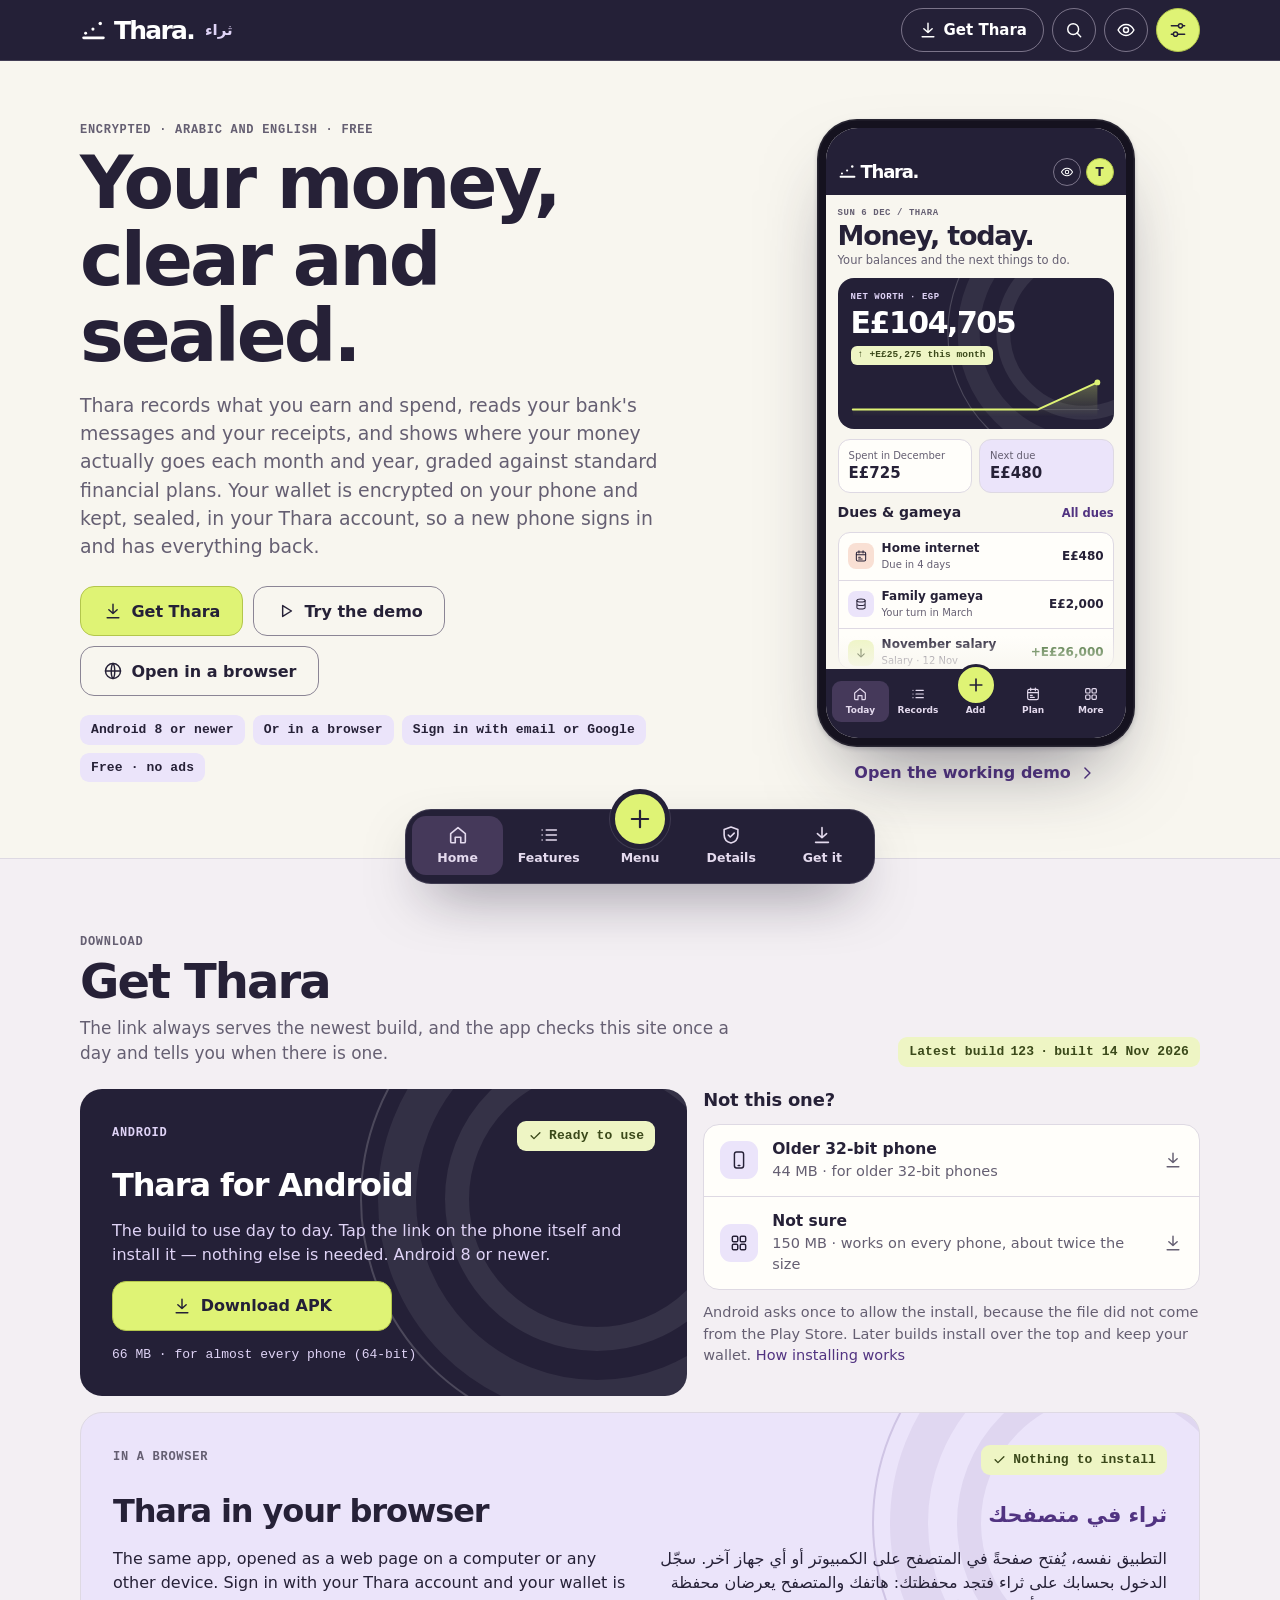
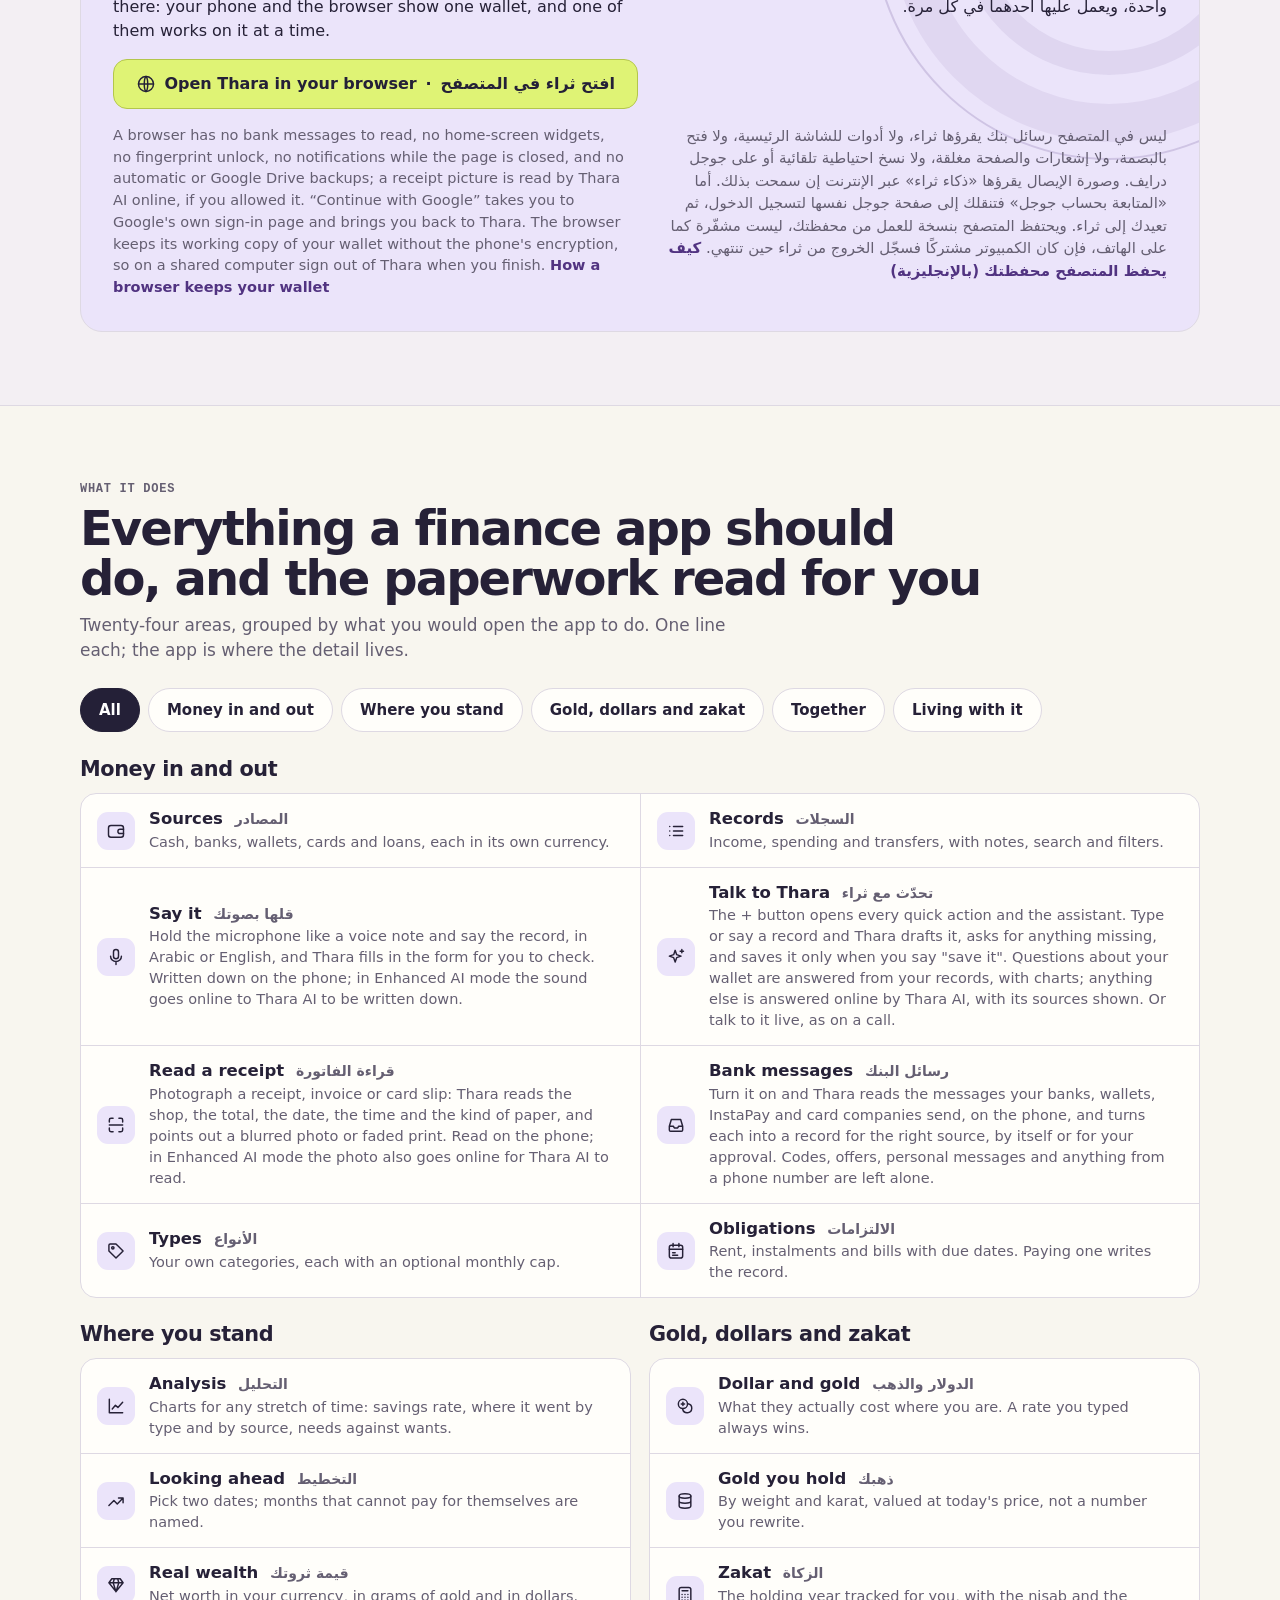
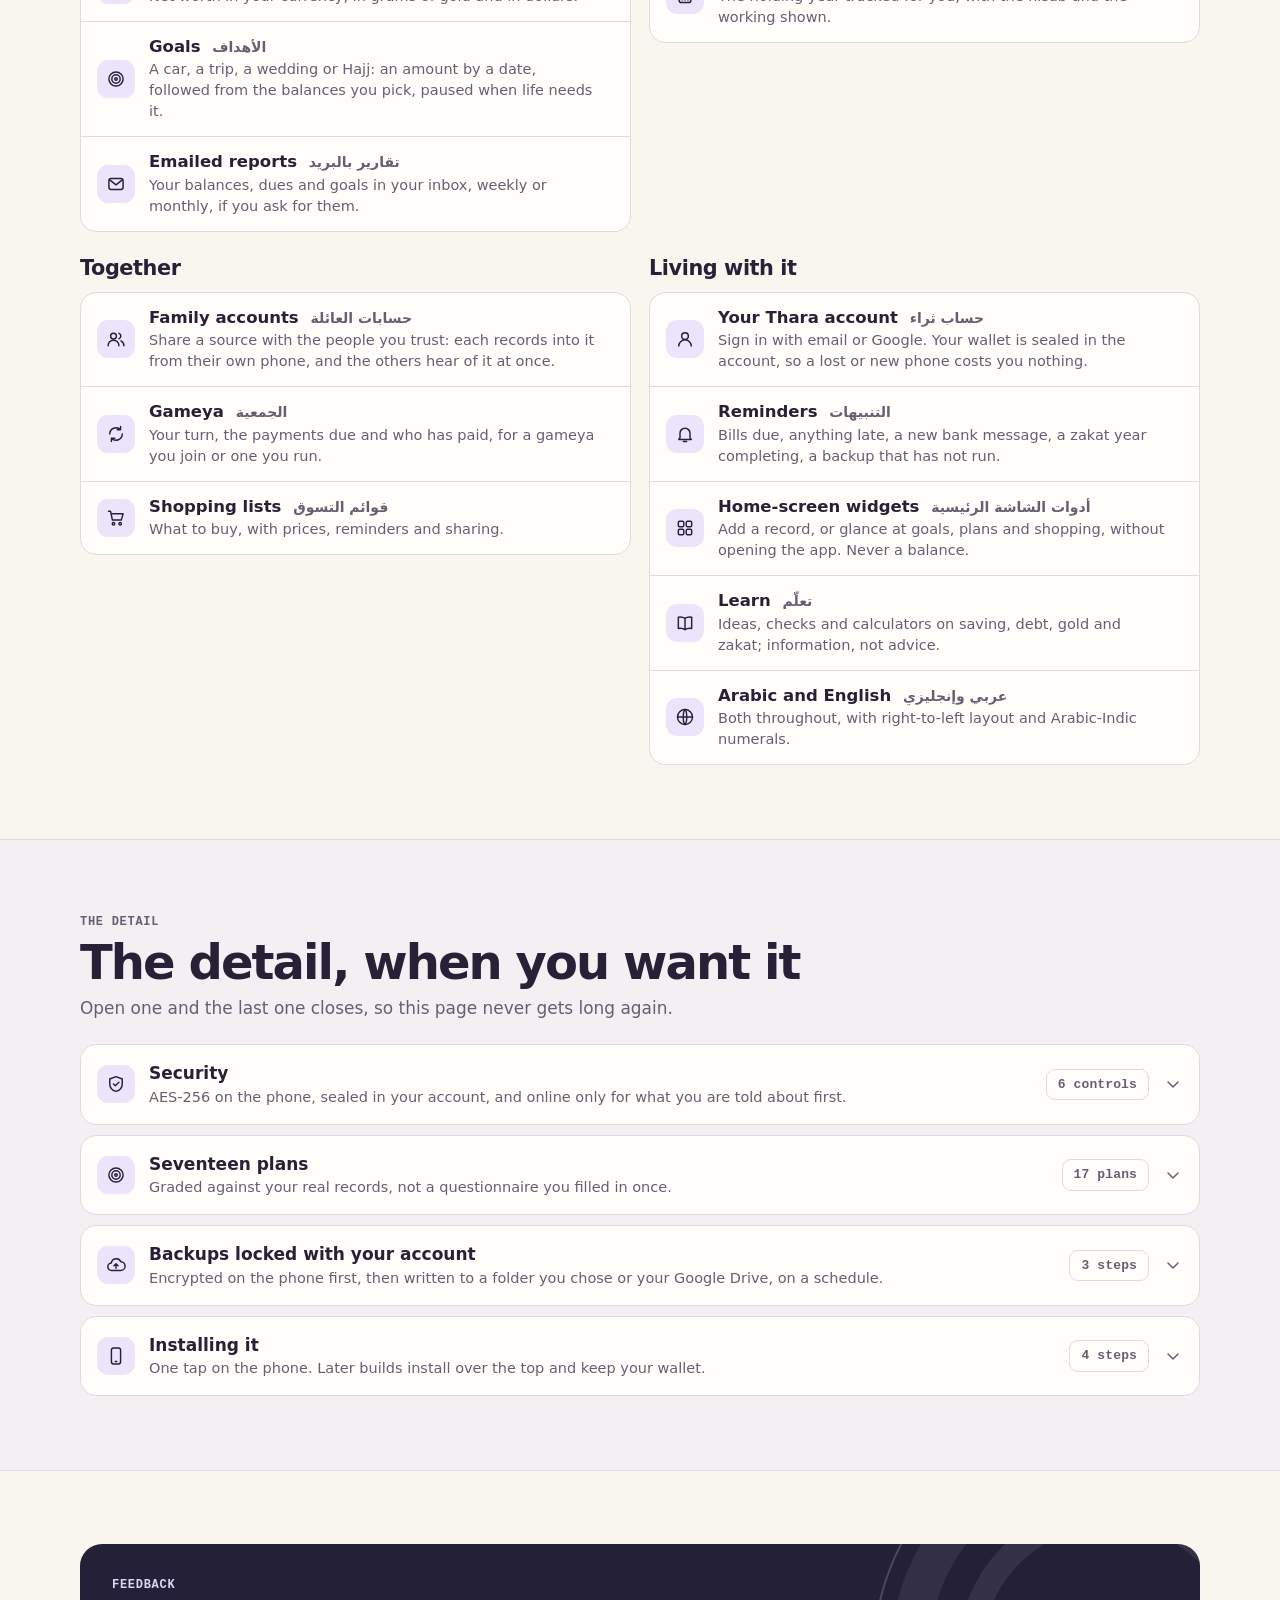
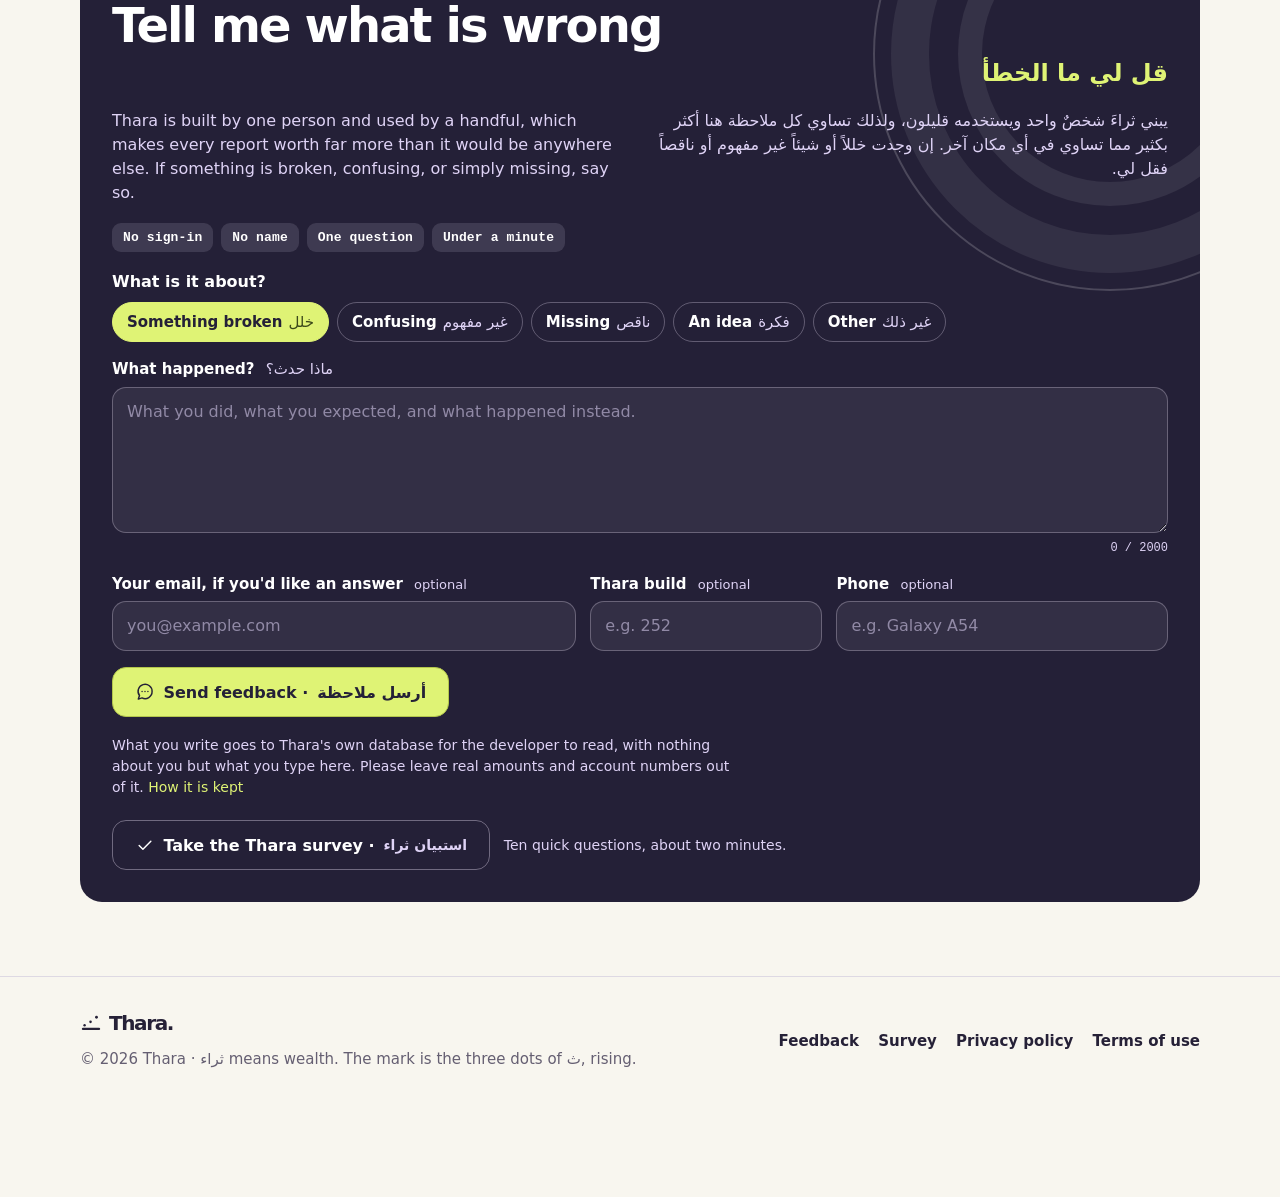
==== commit 55aafad3: "The web version signs in with Google too The web app's "Continue with Google" is switched on (the pa" ====
--- a/index.html
+++ b/index.html
@@ -265,8 +265,8 @@
       </div>
       <a class="btn lime" href="https://dvahasan.github.io/thara-web/" target="_blank" rel="noopener"><svg class="i" aria-hidden="true"><use href="#i-globe"/></svg><span>Open Thara in your browser</span><span class="dot" aria-hidden="true">·</span><span lang="ar">افتح ثراء في المتصفح</span></a>
       <div class="says less">
-        <p>A browser has no bank messages to read, no home-screen widgets, no fingerprint unlock, no notifications while the page is closed, and no automatic or Google Drive backups; a receipt picture is read by Thara AI online, if you allowed it. &ldquo;Continue with Google&rdquo; is not offered in a browser yet: sign in with your email and password. The browser keeps its working copy of your wallet without the phone's encryption, so on a shared computer sign out of Thara when you finish. <a href="privacy.html#web">How a browser keeps your wallet</a></p>
-        <p lang="ar" dir="rtl">ليس في المتصفح رسائل بنك يقرؤها ثراء، ولا أدوات للشاشة الرئيسية، ولا فتح بالبصمة، ولا إشعارات والصفحة مغلقة، ولا نسخ احتياطية تلقائية أو على جوجل درايف. وصورة الإيصال يقرؤها «ذكاء ثراء» عبر الإنترنت إن سمحت بذلك. «المتابعة بحساب جوجل» غير متاحة في المتصفح بعد، فسجّل الدخول ببريدك وكلمة المرور. ويحتفظ المتصفح بنسخة للعمل من محفظتك، ليست مشفّرة كما على الهاتف، فإن كان الكمبيوتر مشتركًا فسجّل الخروج من ثراء حين تنتهي. <a href="privacy.html#web">كيف يحفظ المتصفح محفظتك (بالإنجليزية)</a></p>
+        <p>A browser has no bank messages to read, no home-screen widgets, no fingerprint unlock, no notifications while the page is closed, and no automatic or Google Drive backups; a receipt picture is read by Thara AI online, if you allowed it. &ldquo;Continue with Google&rdquo; takes you to Google's own sign-in page and brings you back to Thara. The browser keeps its working copy of your wallet without the phone's encryption, so on a shared computer sign out of Thara when you finish. <a href="privacy.html#web">How a browser keeps your wallet</a></p>
+        <p lang="ar" dir="rtl">ليس في المتصفح رسائل بنك يقرؤها ثراء، ولا أدوات للشاشة الرئيسية، ولا فتح بالبصمة، ولا إشعارات والصفحة مغلقة، ولا نسخ احتياطية تلقائية أو على جوجل درايف. وصورة الإيصال يقرؤها «ذكاء ثراء» عبر الإنترنت إن سمحت بذلك. أما «المتابعة بحساب جوجل» فتنقلك إلى صفحة جوجل نفسها لتسجيل الدخول، ثم تعيدك إلى ثراء. ويحتفظ المتصفح بنسخة للعمل من محفظتك، ليست مشفّرة كما على الهاتف، فإن كان الكمبيوتر مشتركًا فسجّل الخروج من ثراء حين تنتهي. <a href="privacy.html#web">كيف يحفظ المتصفح محفظتك (بالإنجليزية)</a></p>
       </div>
     </div>
   </div>
@@ -369,7 +369,7 @@
             <li data-find="Encrypted at rest"><span class="k">Encrypted at rest</span><span class="v">SQLCipher, AES-256. The key is 256 bits from the device's own generator, held in the Android Keystore. Copying the file off the phone yields ciphertext.</span></li>
             <li data-find="In your Thara account"><span class="k">In your Thara account</span><span class="v">A sealed copy of your wallet is kept in Thara's cloud, so a new phone signs in and has everything back. Thara's service keeps the key to it, locked with a master key of its own: that is how a reset by email or a Google sign-in can always bring your wallet back. It hands the key only to a phone that has proved it is you. Holding the key, it could open your wallet; it is built not to.</span></li>
             <li data-find="App lock"><span class="k">App lock</span><span class="v">A 4-digit PIN, hashed with a random salt, with fingerprint or face unlock on top. Wrong attempts cool down. Forget it and your account proves it is you: you set a new PIN and nothing is erased. The PIN is not the encryption key.</span></li>
-            <li data-find="Nothing leaks"><span class="k">Nothing leaks</span><span class="v">Screenshots, recording and the recent-apps thumbnail are blocked. Hide-amounts turns every figure to dots. Auto-lock from immediately to never.</span></li>
+            <li data-find="Nothing leaks"><span class="k">Nothing leaks</span><span class="v">On the phone, screenshots, screen recording and the recent-apps thumbnail are blocked. A browser cannot block a screenshot, so the web version does not. Hide-amounts turns every figure to dots. Auto-lock from immediately to never.</span></li>
             <li data-find="What goes online"><span class="k">What goes online</span><span class="v">Your account and its sealed copy. Thara AI, only in the ways it asks you about first. Family accounts you join. Today's rates, if you turn them on. One public file a day, to see whether there is a newer build. Reports of errors and freezes, with nothing of your records in them. The reports you ask to have emailed. Nothing else, and no ads or analytics.</span></li>
             <li data-find="Asked, in plain words"><span class="k">Asked, in plain words</span><span class="v">The microphone, camera, text messages, photos and notifications are each asked for only when you use the feature, with what it is for. The text of your bank messages is read on the phone and never sent anywhere.</span></li>
           </ul>
@@ -444,7 +444,7 @@
             <p>The new build installs over the old one and keeps everything. <b>Never delete the old app first</b>: until your wallet is in an account, it lives only on that phone, and deleting the app deletes it.</p>
           </div>
           <h3 style="margin-top:18px">In a browser <span class="tag">Nothing to install</span></h3>
-          <p class="note" style="margin-top:6px">Open <a href="https://dvahasan.github.io/thara-web/" target="_blank" rel="noopener">Thara in your browser</a> and sign in with your Thara account's email and password. <a href="#web">What is different in a browser</a></p>
+          <p class="note" style="margin-top:6px">Open <a href="https://dvahasan.github.io/thara-web/" target="_blank" rel="noopener">Thara in your browser</a> and sign in to your Thara account, with your email and password or with Google. <a href="#web">What is different in a browser</a></p>
         </div>
       </details>
 
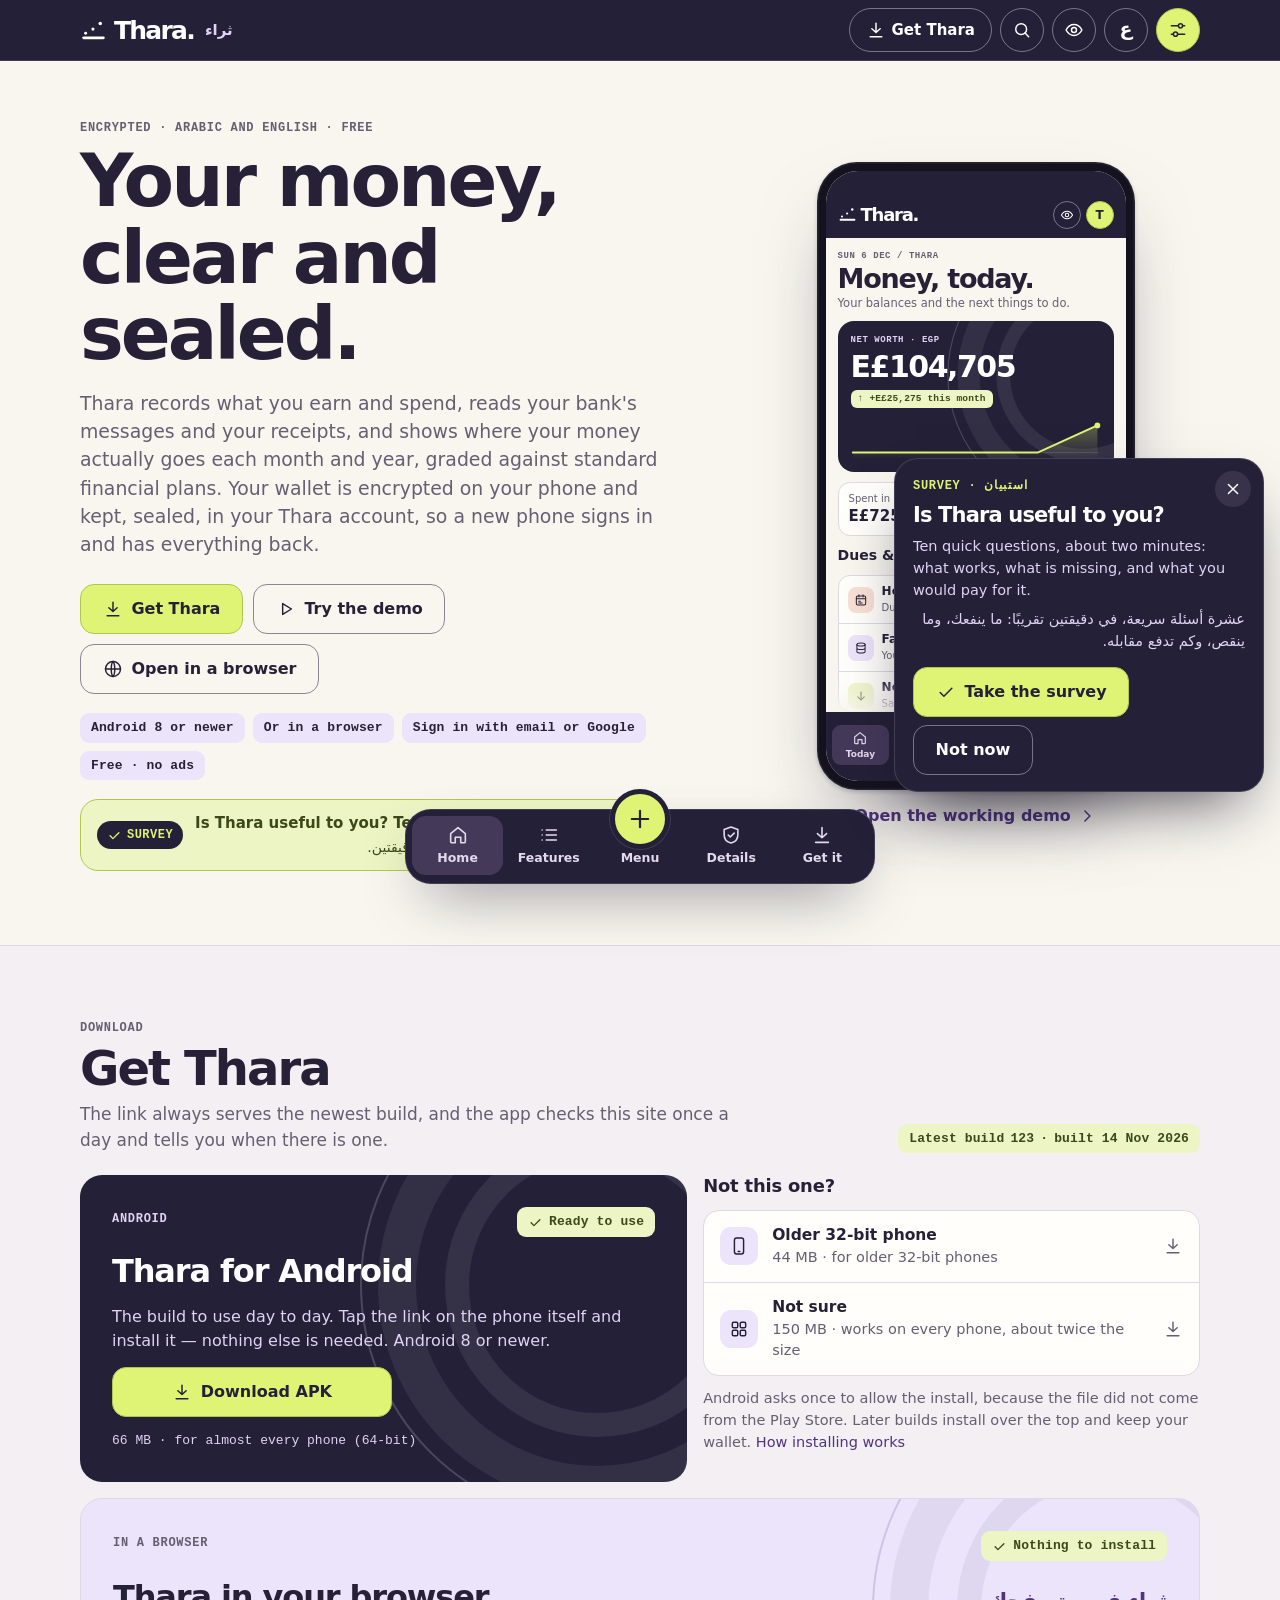
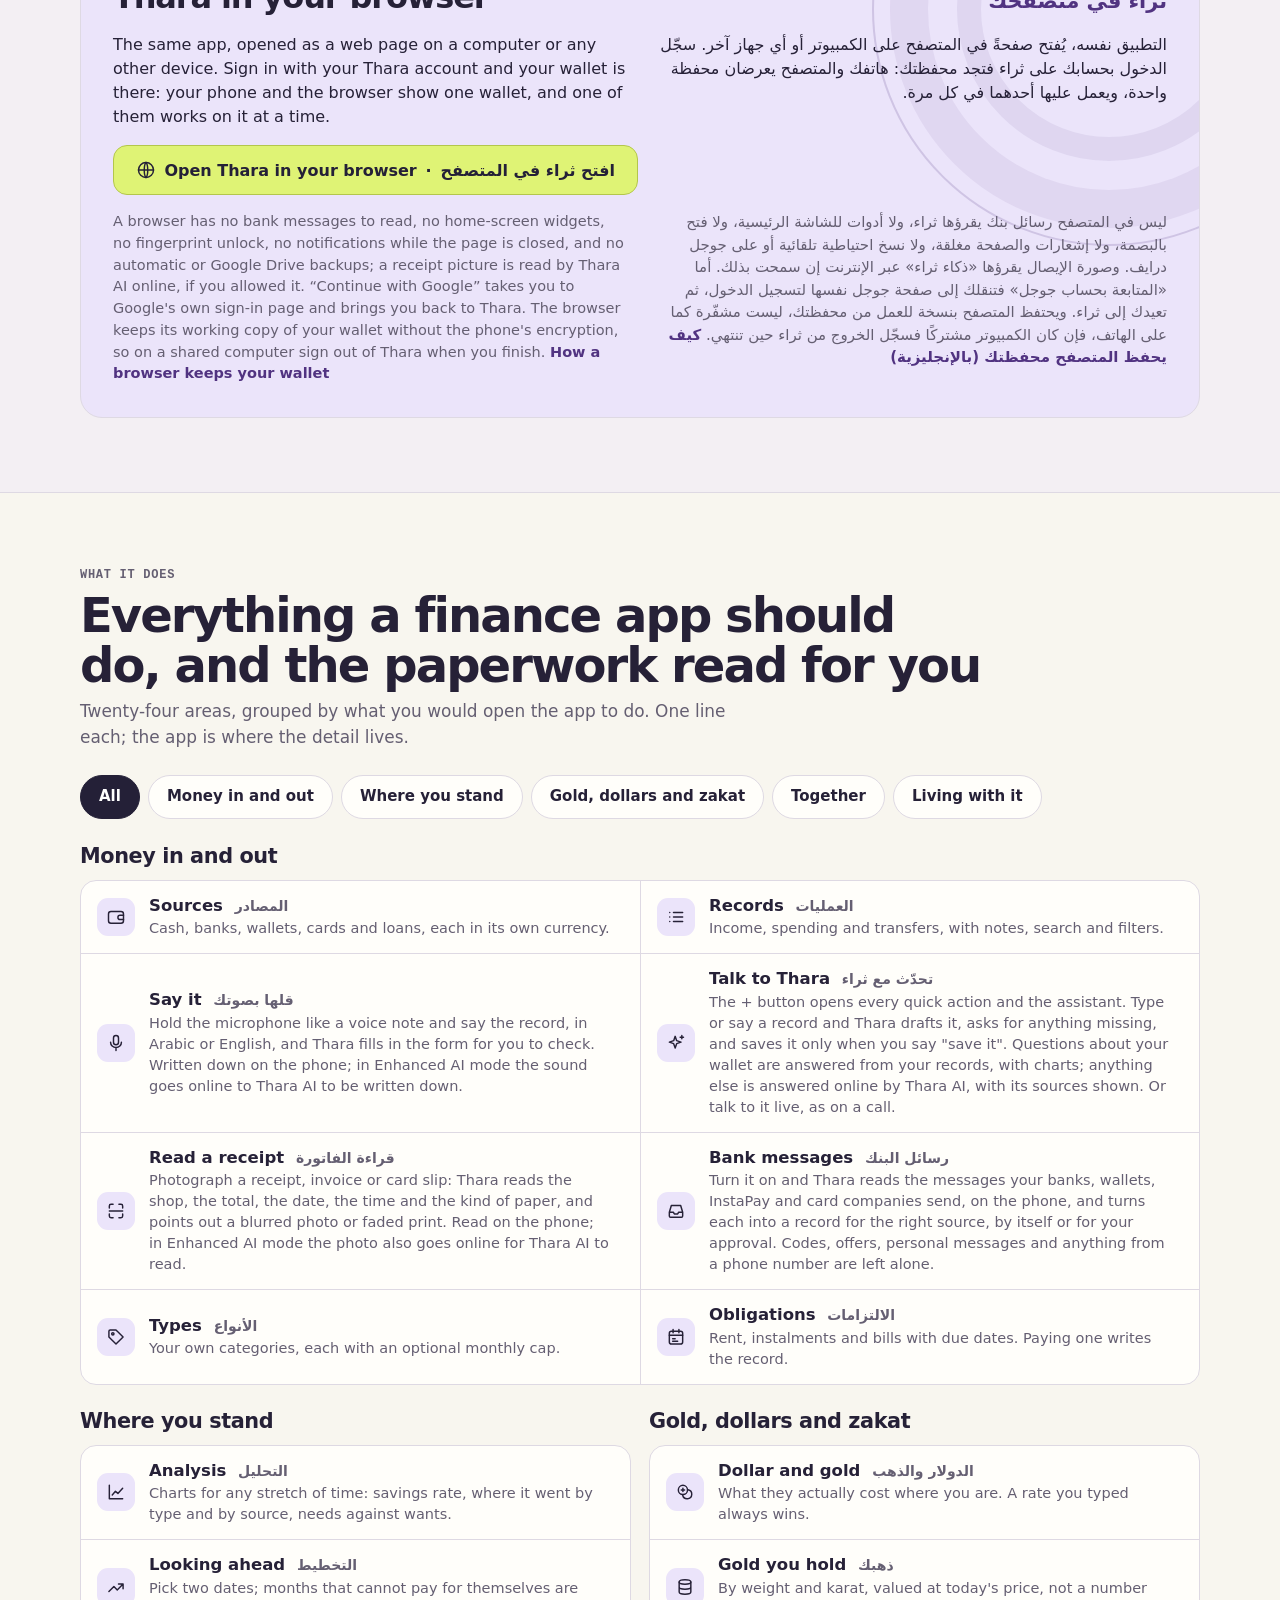
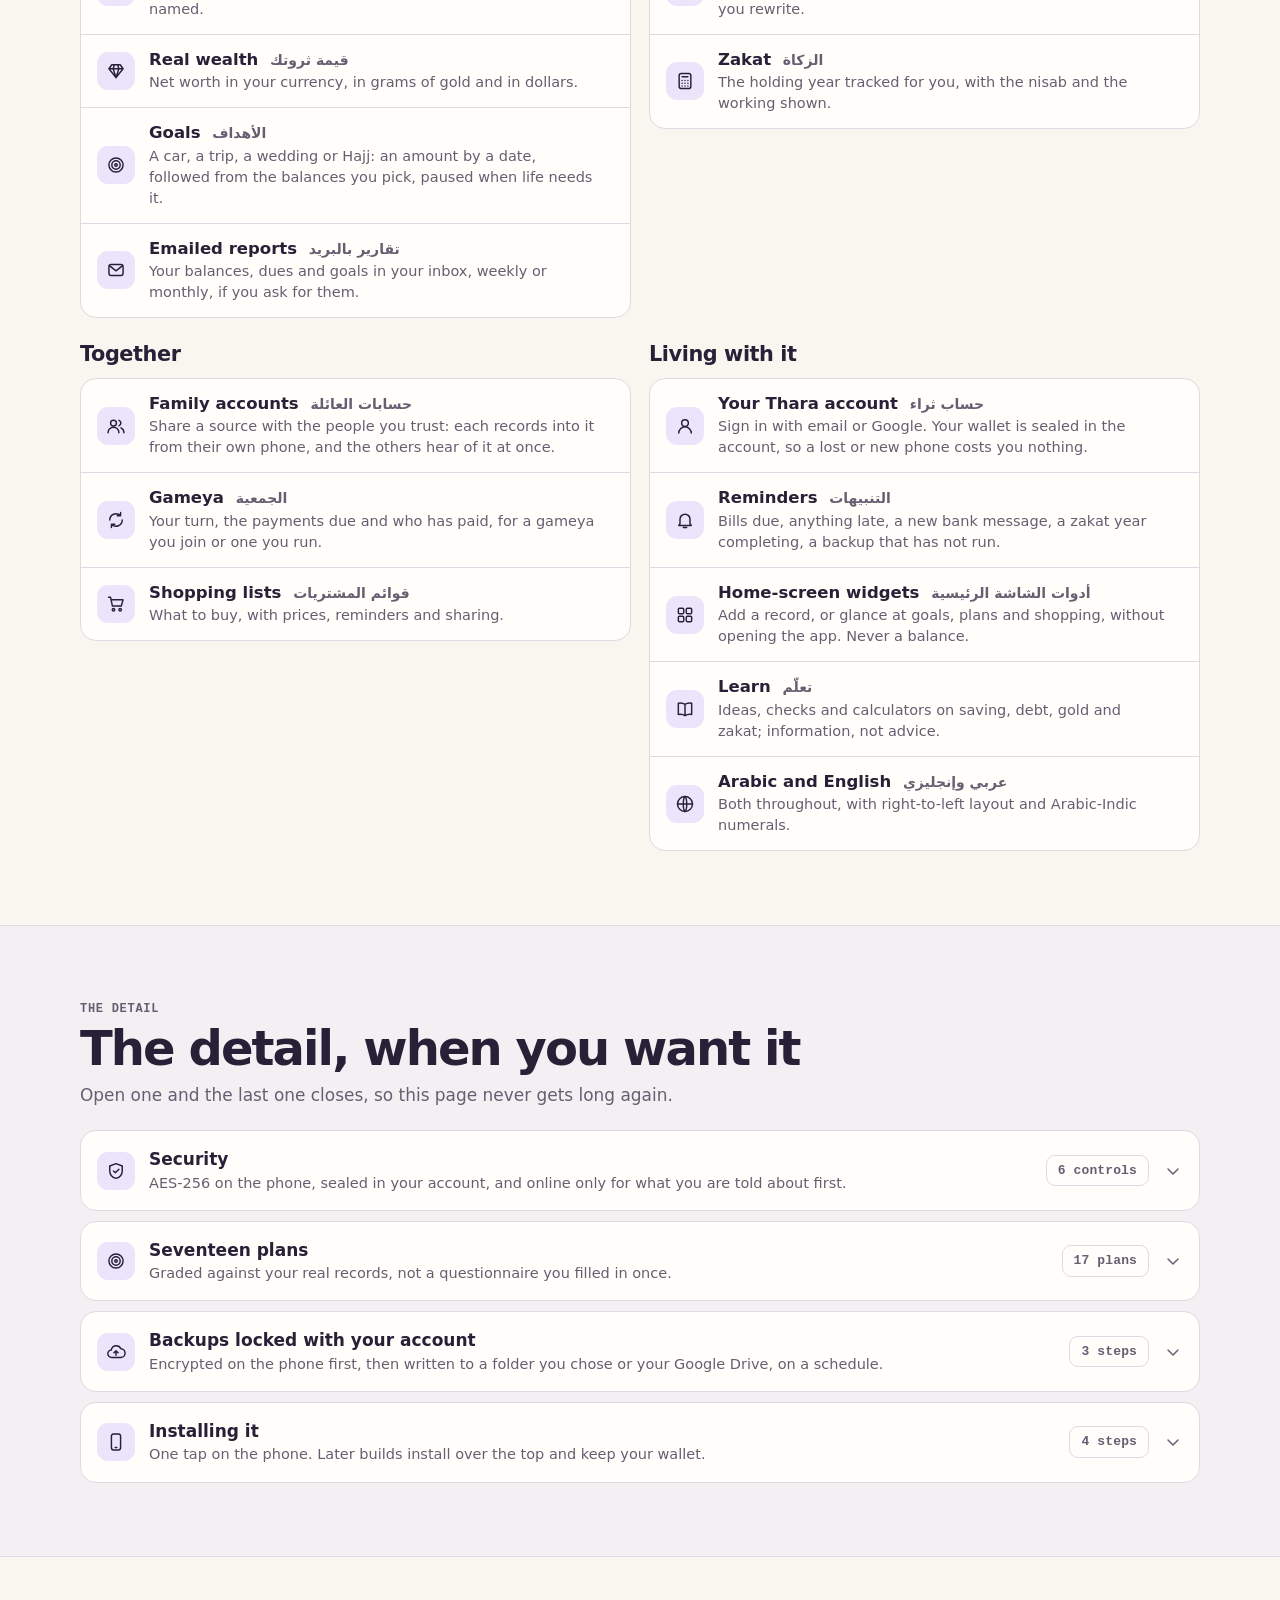
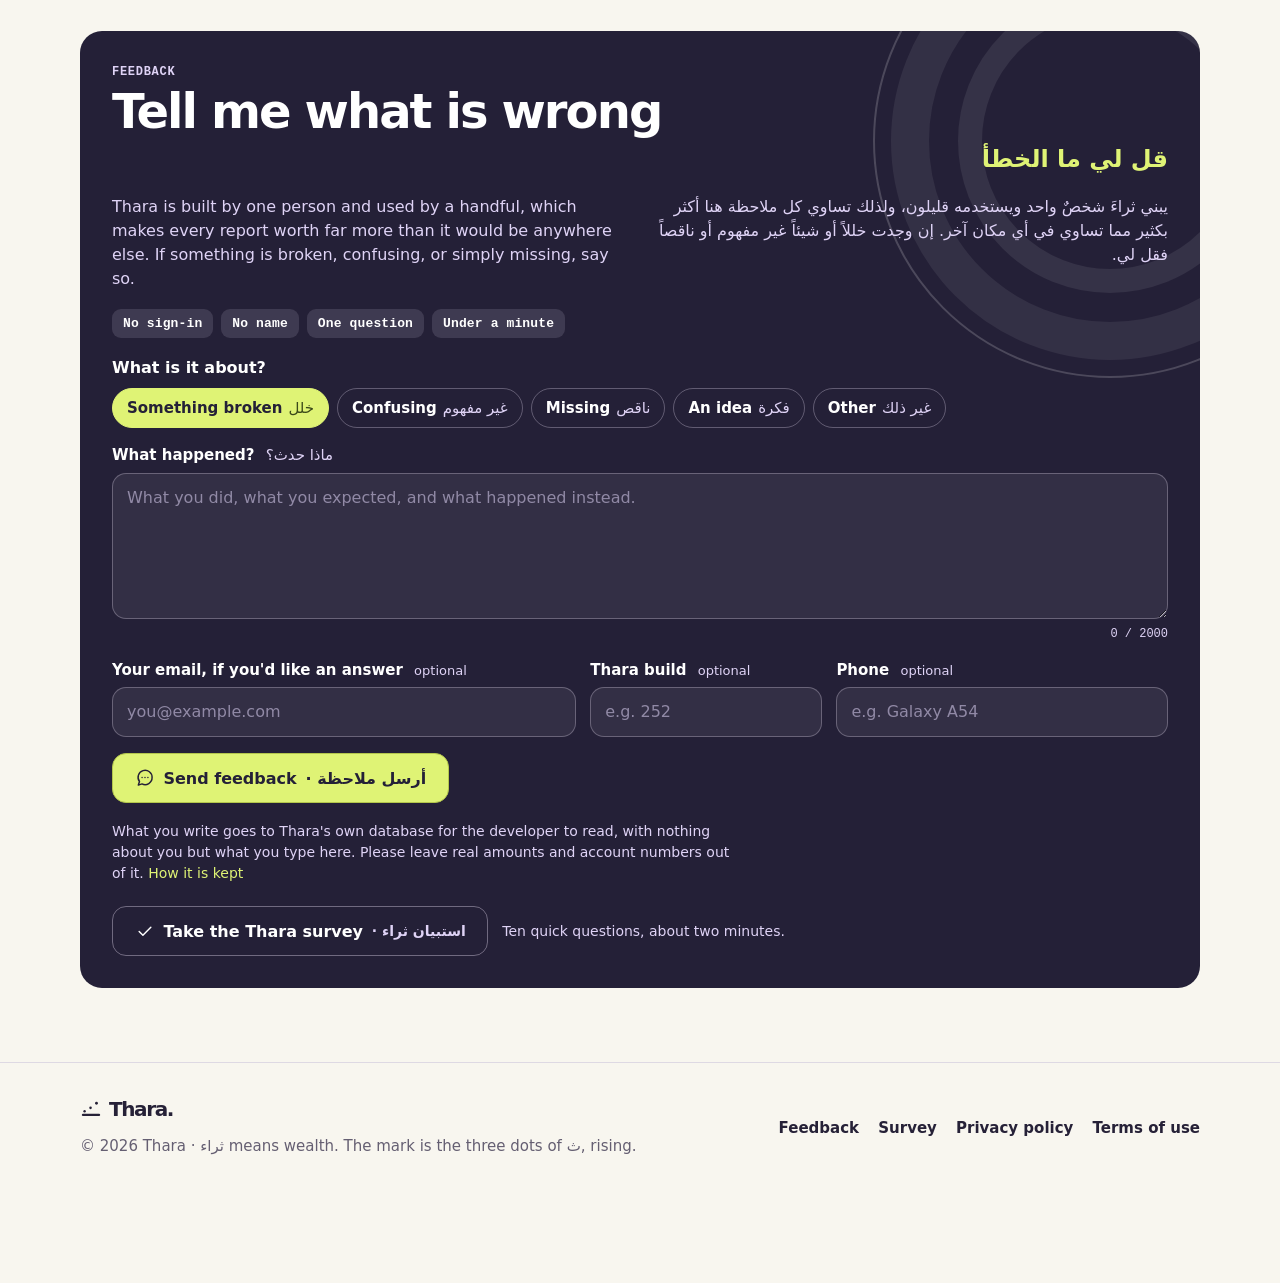
==== commit 87947173: "Arabic and English throughout, small cards, and the survey asks for itself Every public page now rea" ====
--- a/index.html
+++ b/index.html
@@ -1,5 +1,5 @@
 <!doctype html>
-<html lang="en" dir="ltr">
+<html lang="en" dir="ltr" data-langs>
 <head>
 <meta charset="utf-8">
 <meta name="viewport" content="width=device-width, initial-scale=1, viewport-fit=cover">
@@ -14,6 +14,14 @@
 // refused (a private window); then the defaults stand.
 (function () {
   var r = document.documentElement, g = function (k) { try { return localStorage.getItem(k); } catch (e) { return null; } };
+  // Arabic or English: the choice made here or in the demo, else the
+  // browser's own language. The page stays hidden until its Arabic is in.
+  var l = g('thara-lang');
+  if (l !== 'ar' && l !== 'en') l = /^ar([-_]|$)/i.test((navigator.languages && navigator.languages[0]) || navigator.language || '') ? 'ar' : 'en';
+  if (l === 'ar') {
+    r.setAttribute('lang', 'ar'); r.setAttribute('dir', 'rtl'); r.classList.add('i18n-wait');
+    setTimeout(function () { r.classList.remove('i18n-wait'); }, 2500);
+  }
   var t = g('thara-theme'); if (t === 'light' || t === 'dark') r.setAttribute('data-theme', t);
   if (g('thara-hide') === '1') r.setAttribute('data-hide', '1');
   if (g('thara-motion') === 'off') r.setAttribute('data-motion', 'off');
@@ -24,6 +32,8 @@
 })();
 </script>
 <link rel="stylesheet" href="style.css">
+<script defer src="i18n/ar-common.js"></script>
+<script defer src="i18n/ar-index.js"></script>
 <script defer src="site.js"></script>
 </head>
 <body class="has-dock">
@@ -69,6 +79,7 @@
     <symbol id="i-target" viewBox="0 0 24 24"><circle cx="12" cy="12" r="8.5"/><circle cx="12" cy="12" r="5"/><circle cx="12" cy="12" r="1.5"/></symbol>
     <symbol id="i-doc" viewBox="0 0 24 24"><path d="M7 3h7l4 4v14H7zM14 3v4h4M10 12h5M10 16h5"/></symbol>
     <symbol id="i-check" viewBox="0 0 24 24"><path d="m5 12.5 4.5 4.5L19 7.5"/></symbol>
+    <symbol id="i-close" viewBox="0 0 24 24"><path d="M6.5 6.5l11 11M17.5 6.5l-11 11"/></symbol>
     <symbol id="i-lock" viewBox="0 0 24 24"><rect x="5" y="10.5" width="14" height="10" rx="2.5"/><path d="M8 10.5V7.5a4 4 0 0 1 8 0v3"/></symbol>
     <symbol id="i-dot" viewBox="0 0 24 24"><circle cx="12" cy="12" r="2.5"/></symbol>
     <symbol id="i-user" viewBox="0 0 24 24"><circle cx="12" cy="8.5" r="4"/><path d="M4.5 20.5a7.5 7.5 0 0 1 15 0"/></symbol>
@@ -93,6 +104,7 @@
       <a class="bar-link" href="#get"><svg class="i" aria-hidden="true"><use href="#i-download"/></svg>Get Thara</a>
       <button class="circle" type="button" data-sheet="hub" aria-label="Find anything on this page"><svg class="i" aria-hidden="true"><use href="#i-search"/></svg></button>
       <button class="circle" type="button" data-eye aria-pressed="false" aria-label="Hide amounts"><svg class="i" aria-hidden="true"><use href="#i-eye"/></svg></button>
+      <button class="circle lang-btn" type="button" data-lang-toggle lang="ar" aria-label="العربية" hidden>ع</button>
       <button class="circle lime" type="button" data-pop="appearance" aria-expanded="false" aria-controls="appearance" aria-label="Appearance"><svg class="i" aria-hidden="true"><use href="#i-sliders"/></svg></button>
     </div>
   </div>
@@ -134,6 +146,11 @@
         <li class="tag violet">Sign in with email or Google</li>
         <li class="tag violet">Free · no ads</li>
       </ul>
+      <a class="survey-strip" href="survey.html">
+        <span class="ss-badge"><svg class="i" aria-hidden="true"><use href="#i-check"/></svg>Survey</span>
+        <span class="ss-t"><b>Is Thara useful to you? Tell me in two minutes.</b><span lang="ar" dir="rtl" data-l="en">هل ثراء مفيد لك؟ أخبرني في دقيقتين.</span></span>
+        <svg class="i flip ss-go" aria-hidden="true"><use href="#i-next"/></svg>
+      </a>
     </div>
 
     <div data-reveal style="--n:2">
@@ -257,16 +274,16 @@
       </div>
       <div class="names">
         <h3>Thara in your browser</h3>
-        <p class="title-ar" lang="ar" dir="rtl">ثراء في متصفحك</p>
+        <p class="title-ar" lang="ar" dir="rtl" data-l="en">ثراء في متصفحك</p>
       </div>
       <div class="says">
         <p>The same app, opened as a web page on a computer or any other device. Sign in with your Thara account and your wallet is there: your phone and the browser show one wallet, and one of them works on it at a time.</p>
-        <p lang="ar" dir="rtl">التطبيق نفسه، يُفتح صفحةً في المتصفح على الكمبيوتر أو أي جهاز آخر. سجّل الدخول بحسابك على ثراء فتجد محفظتك: هاتفك والمتصفح يعرضان محفظة واحدة، ويعمل عليها أحدهما في كل مرة.</p>
-      </div>
-      <a class="btn lime" href="https://dvahasan.github.io/thara-web/" target="_blank" rel="noopener"><svg class="i" aria-hidden="true"><use href="#i-globe"/></svg><span>Open Thara in your browser</span><span class="dot" aria-hidden="true">·</span><span lang="ar">افتح ثراء في المتصفح</span></a>
+        <p lang="ar" dir="rtl" data-l="en">التطبيق نفسه، يُفتح صفحةً في المتصفح على الكمبيوتر أو أي جهاز آخر. سجّل الدخول بحسابك على ثراء فتجد محفظتك: هاتفك والمتصفح يعرضان محفظة واحدة، ويعمل عليها أحدهما في كل مرة.</p>
+      </div>
+      <a class="btn lime" href="https://dvahasan.github.io/thara-web/" target="_blank" rel="noopener"><svg class="i" aria-hidden="true"><use href="#i-globe"/></svg><span>Open Thara in your browser</span><span class="dot" aria-hidden="true" data-l="en">·</span><span lang="ar" data-l="en">افتح ثراء في المتصفح</span></a>
       <div class="says less">
         <p>A browser has no bank messages to read, no home-screen widgets, no fingerprint unlock, no notifications while the page is closed, and no automatic or Google Drive backups; a receipt picture is read by Thara AI online, if you allowed it. &ldquo;Continue with Google&rdquo; takes you to Google's own sign-in page and brings you back to Thara. The browser keeps its working copy of your wallet without the phone's encryption, so on a shared computer sign out of Thara when you finish. <a href="privacy.html#web">How a browser keeps your wallet</a></p>
-        <p lang="ar" dir="rtl">ليس في المتصفح رسائل بنك يقرؤها ثراء، ولا أدوات للشاشة الرئيسية، ولا فتح بالبصمة، ولا إشعارات والصفحة مغلقة، ولا نسخ احتياطية تلقائية أو على جوجل درايف. وصورة الإيصال يقرؤها «ذكاء ثراء» عبر الإنترنت إن سمحت بذلك. أما «المتابعة بحساب جوجل» فتنقلك إلى صفحة جوجل نفسها لتسجيل الدخول، ثم تعيدك إلى ثراء. ويحتفظ المتصفح بنسخة للعمل من محفظتك، ليست مشفّرة كما على الهاتف، فإن كان الكمبيوتر مشتركًا فسجّل الخروج من ثراء حين تنتهي. <a href="privacy.html#web">كيف يحفظ المتصفح محفظتك (بالإنجليزية)</a></p>
+        <p lang="ar" dir="rtl" data-l="en">ليس في المتصفح رسائل بنك يقرؤها ثراء، ولا أدوات للشاشة الرئيسية، ولا فتح بالبصمة، ولا إشعارات والصفحة مغلقة، ولا نسخ احتياطية تلقائية أو على جوجل درايف. وصورة الإيصال يقرؤها «ذكاء ثراء» عبر الإنترنت إن سمحت بذلك. أما «المتابعة بحساب جوجل» فتنقلك إلى صفحة جوجل نفسها لتسجيل الدخول، ثم تعيدك إلى ثراء. ويحتفظ المتصفح بنسخة للعمل من محفظتك، ليست مشفّرة كما على الهاتف، فإن كان الكمبيوتر مشتركًا فسجّل الخروج من ثراء حين تنتهي. <a href="privacy.html#web">كيف يحفظ المتصفح محفظتك (بالإنجليزية)</a></p>
       </div>
     </div>
   </div>
@@ -294,7 +311,7 @@
         <h3>Money in and out</h3>
         <div class="list">
           <div class="row" data-find="Sources"><span class="tile"><svg class="i" aria-hidden="true"><use href="#i-wallet"/></svg></span><span class="t"><b>Sources <span class="ar" lang="ar">المصادر</span></b><span>Cash, banks, wallets, cards and loans, each in its own currency.</span></span></div>
-          <div class="row" data-find="Records"><span class="tile"><svg class="i" aria-hidden="true"><use href="#i-list"/></svg></span><span class="t"><b>Records <span class="ar" lang="ar">السجلات</span></b><span>Income, spending and transfers, with notes, search and filters.</span></span></div>
+          <div class="row" data-find="Records"><span class="tile"><svg class="i" aria-hidden="true"><use href="#i-list"/></svg></span><span class="t"><b>Records <span class="ar" lang="ar">العمليات</span></b><span>Income, spending and transfers, with notes, search and filters.</span></span></div>
           <div class="row" data-find="Say it"><span class="tile"><svg class="i" aria-hidden="true"><use href="#i-mic"/></svg></span><span class="t"><b>Say it <span class="ar" lang="ar">قلها بصوتك</span></b><span>Hold the microphone like a voice note and say the record, in Arabic or English, and Thara fills in the form for you to check. Written down on the phone; in Enhanced AI mode the sound goes online to Thara AI to be written down.</span></span></div>
           <div class="row" data-find="Talk to Thara"><span class="tile"><svg class="i" aria-hidden="true"><use href="#i-sparkle"/></svg></span><span class="t"><b>Talk to Thara <span class="ar" lang="ar">تحدّث مع ثراء</span></b><span>The + button opens every quick action and the assistant. Type or say a record and Thara drafts it, asks for anything missing, and saves it only when you say "save it". Questions about your wallet are answered from your records, with charts; anything else is answered online by Thara AI, with its sources shown. Or talk to it live, as on a call.</span></span></div>
           <div class="row" data-find="Read a receipt"><span class="tile"><svg class="i" aria-hidden="true"><use href="#i-scan"/></svg></span><span class="t"><b>Read a receipt <span class="ar" lang="ar">قراءة الفاتورة</span></b><span>Photograph a receipt, invoice or card slip: Thara reads the shop, the total, the date, the time and the kind of paper, and points out a blurred photo or faded print. Read on the phone; in Enhanced AI mode the photo also goes online for Thara AI to read.</span></span></div>
@@ -329,7 +346,7 @@
         <div class="list">
           <div class="row" data-find="Family accounts"><span class="tile"><svg class="i" aria-hidden="true"><use href="#i-people"/></svg></span><span class="t"><b>Family accounts <span class="ar" lang="ar">حسابات العائلة</span></b><span>Share a source with the people you trust: each records into it from their own phone, and the others hear of it at once.</span></span></div>
           <div class="row" data-find="Gameya"><span class="tile"><svg class="i" aria-hidden="true"><use href="#i-cycle"/></svg></span><span class="t"><b>Gameya <span class="ar" lang="ar">الجمعية</span></b><span>Your turn, the payments due and who has paid, for a gameya you join or one you run.</span></span></div>
-          <div class="row" data-find="Shopping lists"><span class="tile"><svg class="i" aria-hidden="true"><use href="#i-cart"/></svg></span><span class="t"><b>Shopping lists <span class="ar" lang="ar">قوائم التسوق</span></b><span>What to buy, with prices, reminders and sharing.</span></span></div>
+          <div class="row" data-find="Shopping lists"><span class="tile"><svg class="i" aria-hidden="true"><use href="#i-cart"/></svg></span><span class="t"><b>Shopping lists <span class="ar" lang="ar">قوائم المشتريات</span></b><span>What to buy, with prices, reminders and sharing.</span></span></div>
         </div>
       </div>
 
@@ -459,11 +476,11 @@
       <div>
         <span class="kicker">Feedback</span>
         <h2>Tell me what is wrong</h2>
-        <p class="title-ar" lang="ar" dir="rtl">قل لي ما الخطأ</p>
+        <p class="title-ar" lang="ar" dir="rtl" data-l="en">قل لي ما الخطأ</p>
       </div>
       <div class="says">
         <p>Thara is built by one person and used by a handful, which makes every report worth far more than it would be anywhere else. If something is broken, confusing, or simply missing, say so.</p>
-        <p lang="ar" dir="rtl">يبني ثراءَ شخصٌ واحد ويستخدمه قليلون، ولذلك تساوي كل ملاحظة هنا أكثر بكثير مما تساوي في أي مكان آخر. إن وجدت خللاً أو شيئاً غير مفهوم أو ناقصاً فقل لي.</p>
+        <p lang="ar" dir="rtl" data-l="en">يبني ثراءَ شخصٌ واحد ويستخدمه قليلون، ولذلك تساوي كل ملاحظة هنا أكثر بكثير مما تساوي في أي مكان آخر. إن وجدت خللاً أو شيئاً غير مفهوم أو ناقصاً فقل لي.</p>
       </div>
       <ul class="facts">
         <li class="tag">No sign-in</li><li class="tag">No name</li><li class="tag">One question</li><li class="tag">Under a minute</li>
@@ -480,7 +497,7 @@
         <label class="fb-field">
           <span>What happened? <i lang="ar">ماذا حدث؟</i></span>
           <textarea name="text" id="fb-text" rows="5" maxlength="2000" required dir="auto" placeholder="What you did, what you expected, and what happened instead."></textarea>
-          <small class="fb-count" id="fb-count" aria-live="off">0 / 2000</small>
+          <small class="fb-count" id="fb-count" aria-live="off" data-keep dir="ltr">0 / 2000</small>
         </label>
         <div class="fb-row">
           <label class="fb-field">
@@ -499,7 +516,7 @@
         <!-- Only robots fill this in: it is hidden from people. -->
         <div class="fb-trap" aria-hidden="true"><label>Leave this empty <input type="text" name="trap" tabindex="-1" autocomplete="off"></label></div>
         <div class="fb-send">
-          <button class="btn lime" type="submit"><svg class="i" aria-hidden="true"><use href="#i-chat"/></svg>Send feedback · <span lang="ar">أرسل ملاحظة</span></button>
+          <button class="btn lime" type="submit"><svg class="i" aria-hidden="true"><use href="#i-chat"/></svg>Send feedback<span lang="ar" data-l="en"> · أرسل ملاحظة</span></button>
           <p class="fb-status" id="fb-status" role="status" aria-live="polite"></p>
         </div>
       </form>
@@ -509,7 +526,7 @@
       </div>
       <p class="small">What you write goes to Thara's own database for the developer to read, with nothing about you but what you type here. Please leave real amounts and account numbers out of it. <a href="privacy.html#feedback">How it is kept</a></p>
       <div class="survey-cta">
-        <a class="btn ghost" href="survey.html"><svg class="i" aria-hidden="true"><use href="#i-check"/></svg>Take the Thara survey · <span lang="ar">استبيان ثراء</span></a>
+        <a class="btn ghost" href="survey.html"><svg class="i" aria-hidden="true"><use href="#i-check"/></svg>Take the Thara survey<span lang="ar" data-l="en"> · استبيان ثراء</span></a>
         <span>Ten quick questions, about two minutes.</span>
       </div>
     </div>
@@ -517,6 +534,21 @@
 </section>
 
 </main>
+
+<!-- The survey asks for itself: a card that rises a few seconds after the
+     page opens, unless this browser answered the survey or said "Not now"
+     in the last week (site.js). -->
+<aside class="survey-pop" id="survey-pop" aria-labelledby="sp-title" hidden>
+  <button class="sp-close" type="button" data-sp-later aria-label="Close"><svg class="i" aria-hidden="true"><use href="#i-close"/></svg></button>
+  <span class="kicker">Survey · <span lang="ar">استبيان</span></span>
+  <h2 id="sp-title">Is Thara useful to you?</h2>
+  <p>Ten quick questions, about two minutes: what works, what is missing, and what you would pay for it.</p>
+  <p lang="ar" dir="rtl" data-l="en">عشرة أسئلة سريعة، في دقيقتين تقريبًا: ما ينفعك، وما ينقص، وكم تدفع مقابله.</p>
+  <div class="sp-acts">
+    <a class="btn lime" href="survey.html" data-sp-go><svg class="i" aria-hidden="true"><use href="#i-check"/></svg>Take the survey</a>
+    <button class="btn ghost" type="button" data-sp-later>Not now</button>
+  </div>
+</aside>
 
 <footer>
   <div class="wrap">
--- a/style.css
+++ b/style.css
@@ -189,6 +189,8 @@
 .brand .glyph { width: 27px; height: 27px; transition: transform var(--slow) var(--out); }
 .brand.spin .glyph { transform: rotate(360deg); }
 .wordmark { font-size: 25px; font-weight: 900; letter-spacing: -0.07em; line-height: 1; }
+/* The Latin wordmark keeps its full stop on the right in an Arabic page. */
+.wordmark { direction: ltr; unicode-bidi: isolate; }
 .wordmark-ar { font-size: 15px; font-weight: 700; color: var(--on-ink-muted); letter-spacing: 0; margin-inline-start: 4px; }
 .bar-acts { display: flex; align-items: center; gap: 8px; }
 .circle {
@@ -620,17 +622,22 @@
 .in-tools .chips { margin: 0; }
 .in-tools .chip b { margin-inline-start: 6px; font-family: var(--mono); font-size: 13px; }
 .in-search { flex: 1 1 240px; margin: 0; }
-.in-list { list-style: none; margin: 0; padding: 0; display: grid; gap: 12px; }
-.in-item { padding: 16px 18px; border-radius: 20px; background: var(--surface); border: 1px solid var(--line); box-shadow: var(--shade); display: grid; gap: 10px; }
+/* Feedback: small cards side by side, as the survey's written answers. */
+.in-list { list-style: none; margin: 0; padding: 0; display: grid; gap: 10px; grid-template-columns: repeat(auto-fill, minmax(min(100%, 230px), 1fr)); align-items: start; }
+.in-item { padding: 12px 14px; border-radius: 16px; background: var(--surface); border: 1px solid var(--line); box-shadow: var(--shade); display: grid; gap: 8px; align-content: start; font-size: 14px; min-width: 0; }
+.in-item .in-top { gap: 6px; }
+.in-item .in-when { font-size: 12px; }
+.in-item .tag { font-size: 11px; padding: 2px 8px; }
+.in-item .in-meta { font-size: 13px; overflow-wrap: anywhere; }
 .in-item.done { opacity: .78; }
 .in-top { display: flex; flex-wrap: wrap; align-items: center; gap: 8px; }
 .in-when { color: var(--muted); font-size: 14px; font-family: var(--mono); }
-.in-text { margin: 0; white-space: pre-wrap; overflow-wrap: anywhere; line-height: 1.55; }
 .in-meta { margin: 0; display: flex; flex-wrap: wrap; gap: 6px 16px; color: var(--muted); font-size: 14px; }
 .in-contact { display: inline-flex; align-items: center; gap: 6px; color: var(--purple); overflow-wrap: anywhere; }
 .in-contact .i { width: 16px; height: 16px; }
 .in-item-acts { display: flex; flex-wrap: wrap; gap: 8px; }
-.in-item-acts .btn { min-height: 38px; padding: 0 14px; font-size: 14px; }
+.in-item-acts .btn { min-height: 34px; padding: 0 10px; font-size: 13px; gap: 5px; }
+.in-item-acts .btn .i { width: 16px; height: 16px; }
 .in-del { color: var(--error); }
 .in-empty { margin: 8px 0; color: var(--muted); }
 .in-more { justify-self: start; }
@@ -819,11 +826,27 @@
 }
 .toast.show { transform: translate(-50%, 0); opacity: 1; }
 
+/* ---------- Arabic and English ---------- */
+
+/* data-l: shown in that language only. The Arabic beside the English is
+   data-l="en": in Arabic, the page says it in its own words instead. */
+html:not([lang="ar"]) [data-l="ar"], html[lang="ar"] [data-l="en"] { display: none !important; }
+/* Until site.js has put the Arabic in (a short moment; never more than 2.5 s). */
+html.i18n-wait body { visibility: hidden; }
+/* Arabic letters join: no tracking, and room for their height. */
+html[lang="ar"] *:not(.wordmark):not([lang="en"]) { letter-spacing: 0 !important; }
+html[lang="ar"] h1, html[lang="ar"] h2 { line-height: 1.3; }
+.lang-btn { font-weight: 800; font-size: 14px; letter-spacing: 0; }
+.lang-btn[lang="ar"] { font-size: 19px; line-height: 1; padding-bottom: 4px; }
+.lang-btn[hidden] { display: none; }
+/* Five things in the bar: on a narrow phone the buttons give a little room. */
+@media (max-width: 400px) { .bar-acts { gap: 6px; } .bar .circle { width: 40px; height: 40px; } }
+
 /* ---------- document pages (privacy, terms) ---------- */
 
 .doc { padding: clamp(1.8rem, 5vw, 3.4rem) 0 clamp(2.4rem, 6vw, 4rem); }
 .doc .wrap { max-width: 800px; }
-.doc .back { display: inline-flex; align-items: center; gap: 6px; margin-bottom: 1.4rem; font-weight: 800; color: var(--text); }
+.doc .back, .survey .back { display: inline-flex; align-items: center; gap: 6px; margin-bottom: 1.4rem; font-weight: 800; color: var(--text); }
 .doc h1 { font-size: clamp(2.4rem, 7vw, 3.6rem); }
 .doc .updated { margin: .7rem 0 1.6rem; }
 .doc article { background: var(--surface); border: 1px solid var(--line); border-radius: 22px; padding: clamp(1.2rem, 4vw, 2.4rem); }
@@ -901,6 +924,52 @@
 .ask .survey-cta .btn.ghost { color: var(--on-ink); border-color: rgba(228, 218, 238, .4); }
 .ask .survey-cta span { color: var(--on-ink-muted); font-size: 14px; }
 
+/* The survey near the top of the home page: one line, hard to miss. */
+.survey-strip {
+  display: flex; align-items: center; gap: 12px; margin-top: 1.2rem; max-width: 560px;
+  padding: 12px 16px; border-radius: 18px; text-decoration: none; color: var(--on-pale-lime);
+  background: var(--pale-lime); border: 1.5px solid var(--lime-edge);
+  transition: transform var(--base) var(--out), box-shadow var(--base) var(--out);
+}
+.survey-strip:hover { box-shadow: var(--shade); transform: translateY(-1px); }
+.ss-badge {
+  display: inline-flex; align-items: center; gap: 5px; flex: none;
+  padding: 5px 10px; border-radius: 999px; background: var(--ink); color: var(--lime);
+  font-family: var(--mono); font-size: 12px; font-weight: 700; letter-spacing: .04em; text-transform: uppercase;
+}
+.ss-badge .i { width: 15px; height: 15px; stroke-width: 2.2; }
+.ss-t { display: grid; gap: 2px; min-width: 0; color: var(--on-pale-lime); }
+.ss-t b { color: var(--on-pale-lime); font-size: 15px; }
+.ss-t [lang="ar"] { font-size: 14px; }
+.ss-go { margin-inline-start: auto; color: var(--on-pale-lime); }
+/* ...and a card that asks by itself, above the bottom bar. */
+.survey-pop {
+  position: fixed; z-index: 50; inset-inline-end: 16px;
+  bottom: calc(var(--dock-h) + 36px + env(safe-area-inset-bottom));
+  width: min(370px, calc(100% - 32px)); display: grid; gap: 8px;
+  padding: 18px 18px 16px; border-radius: 24px;
+  background: var(--ink); color: var(--on-ink);
+  border: 1px solid rgba(228, 218, 238, .16);
+  box-shadow: 0 30px 60px -24px rgba(20, 16, 34, .75);
+}
+.survey-pop[hidden] { display: none; }
+.survey-pop .kicker { color: var(--lime); margin: 0; }
+.survey-pop h2 { margin: 0; padding-inline-end: 36px; font-size: 21px; line-height: 1.2; color: var(--on-ink); }
+.survey-pop p { margin: 0; color: var(--on-ink-muted); font-size: 14.5px; line-height: 1.5; }
+.survey-pop .sp-acts { display: flex; flex-wrap: wrap; gap: 8px; margin-top: 6px; }
+.survey-pop .btn.ghost { border-color: rgba(228, 218, 238, .45); color: var(--on-ink); }
+.survey-pop .btn.ghost:hover { background: rgba(228, 218, 238, .1); }
+.survey-pop :focus-visible { outline-color: var(--lime); }
+.sp-close {
+  position: absolute; top: 12px; inset-inline-end: 12px; width: 36px; height: 36px;
+  display: grid; place-items: center; border-radius: 50%; border: 0; cursor: pointer;
+  background: rgba(228, 218, 238, .1); color: var(--on-ink);
+}
+.sp-close:hover { background: rgba(228, 218, 238, .2); }
+.motion .survey-pop { animation: sp-rise var(--slow) var(--out) both; }
+@keyframes sp-rise { from { opacity: 0; transform: translateY(24px) scale(.98); } to { opacity: 1; transform: none; } }
+@media (max-width: 759px) { .survey-pop { inset-inline: 16px; width: auto; } }
+
 /* The developer page's views: Feedback, Downloads, Survey. */
 .in-views { margin: 0; }
 .in-view[hidden] { display: none; }
@@ -939,7 +1008,17 @@
 .in-table summary { cursor: pointer; color: var(--muted); }
 .in-table table { border-collapse: collapse; margin-top: 8px; }
 .in-table td, .in-table th { padding: 3px 12px 3px 0; text-align: start; font-family: var(--mono); font-size: 13px; }
-.in-notes { list-style: none; margin: 0; padding: 0; display: grid; gap: 10px; }
-.in-note { padding: 12px 14px; border-radius: 16px; background: var(--paper); border: 1px solid var(--line); display: grid; gap: 6px; }
-.in-note p { margin: 0; white-space: pre-wrap; overflow-wrap: anywhere; }
-.in-note .k { color: var(--muted); font-size: 12px; font-weight: 700; text-transform: uppercase; letter-spacing: .04em; }
+/* What people wrote: small cards side by side; a long paragraph shows its
+   first five lines and a See more. */
+.in-notes { list-style: none; margin: 0; padding: 0; display: grid; gap: 10px; grid-template-columns: repeat(auto-fill, minmax(min(100%, 230px), 1fr)); align-items: start; }
+.in-note { padding: 12px 14px; border-radius: 16px; background: var(--paper); border: 1px solid var(--line); display: grid; gap: 8px; align-content: start; font-size: 14px; min-width: 0; }
+.in-note .in-top { gap: 6px; }
+.in-note .in-when { font-size: 12px; }
+.in-note .tag { font-size: 11px; padding: 2px 8px; }
+.in-part { display: grid; gap: 2px; justify-items: start; min-width: 0; }
+.in-part p { margin: 0; white-space: pre-wrap; overflow-wrap: anywhere; line-height: 1.5; justify-self: stretch; }
+.in-part p.clamp:not(.open) { display: -webkit-box; -webkit-box-orient: vertical; -webkit-line-clamp: 5; line-clamp: 5; overflow: hidden; }
+.in-note .k { color: var(--muted); font-size: 11px; font-weight: 700; text-transform: uppercase; letter-spacing: .04em; }
+.in-see { margin-top: 2px; padding: 4px 0; border: 0; background: none; color: var(--purple); font: inherit; font-size: 13px; font-weight: 700; cursor: pointer; }
+.in-see:hover { text-decoration: underline; }
+.in-see[hidden] { display: none; }
